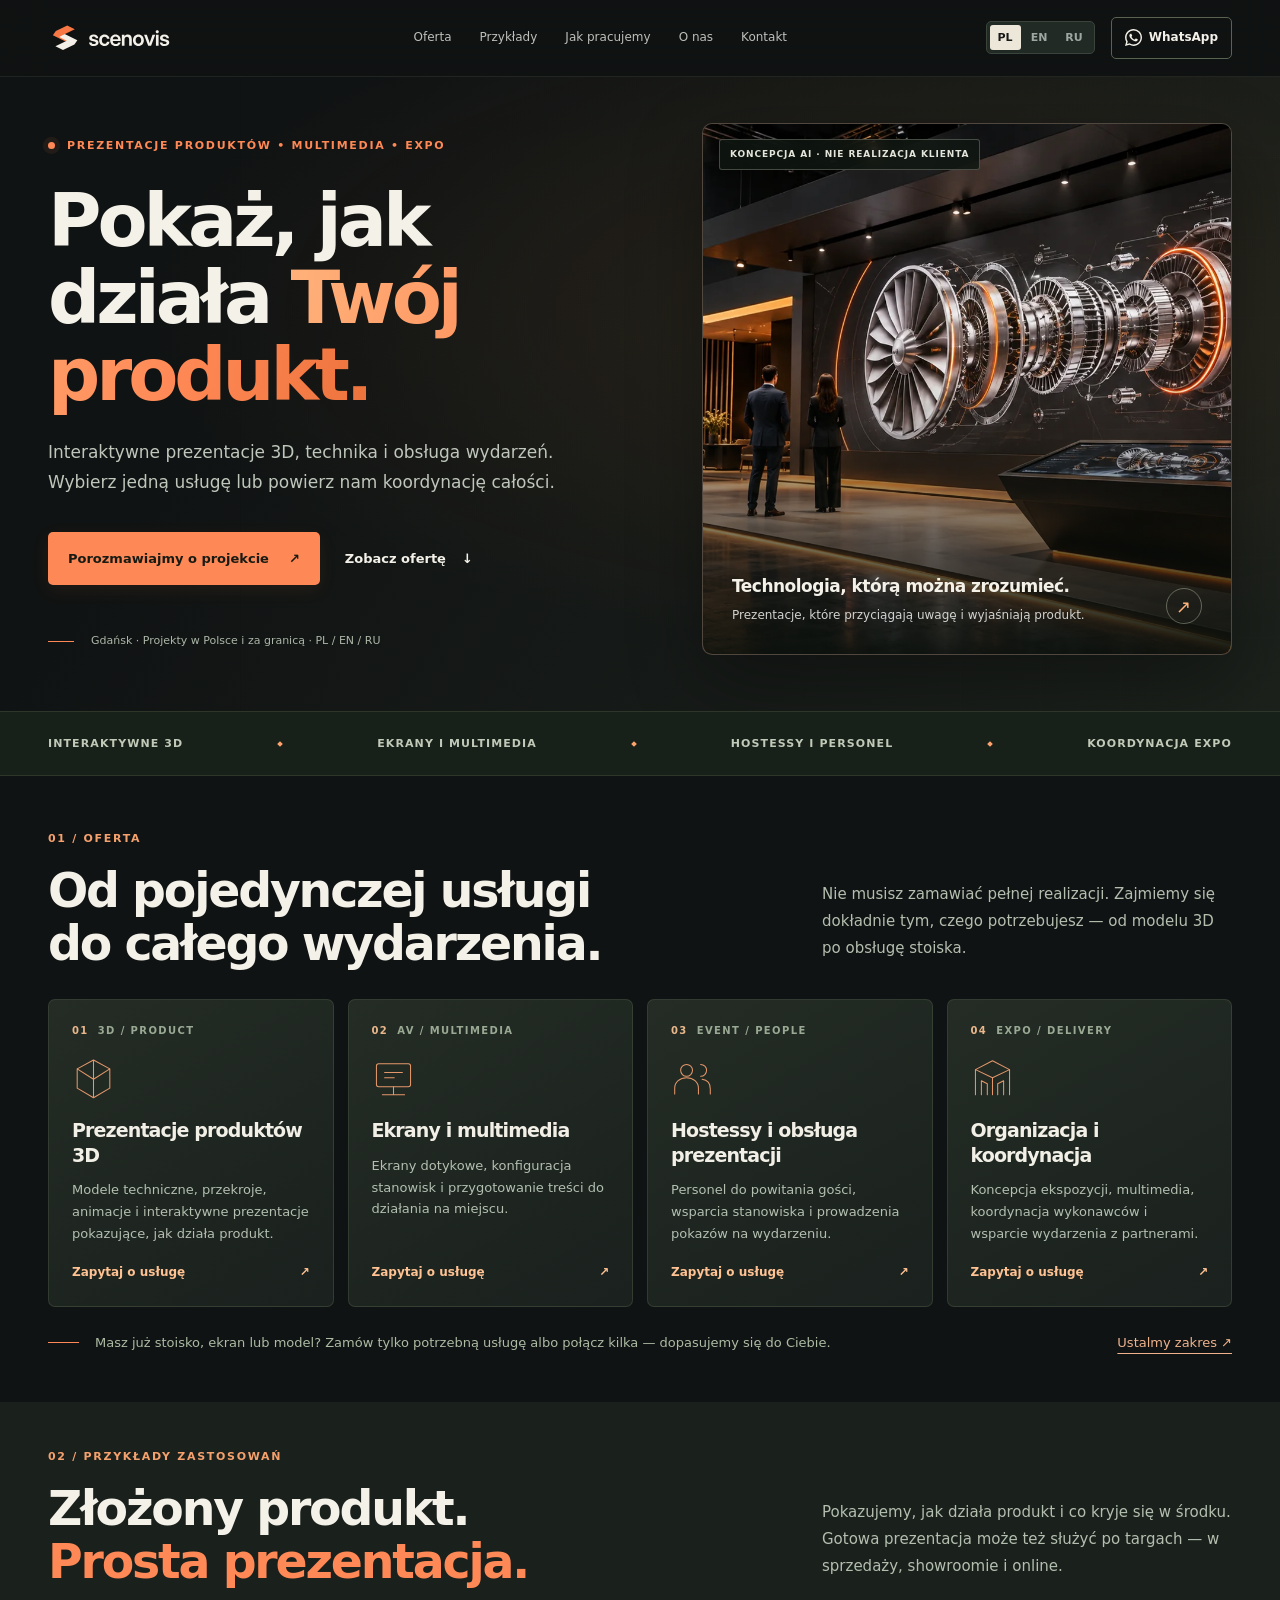
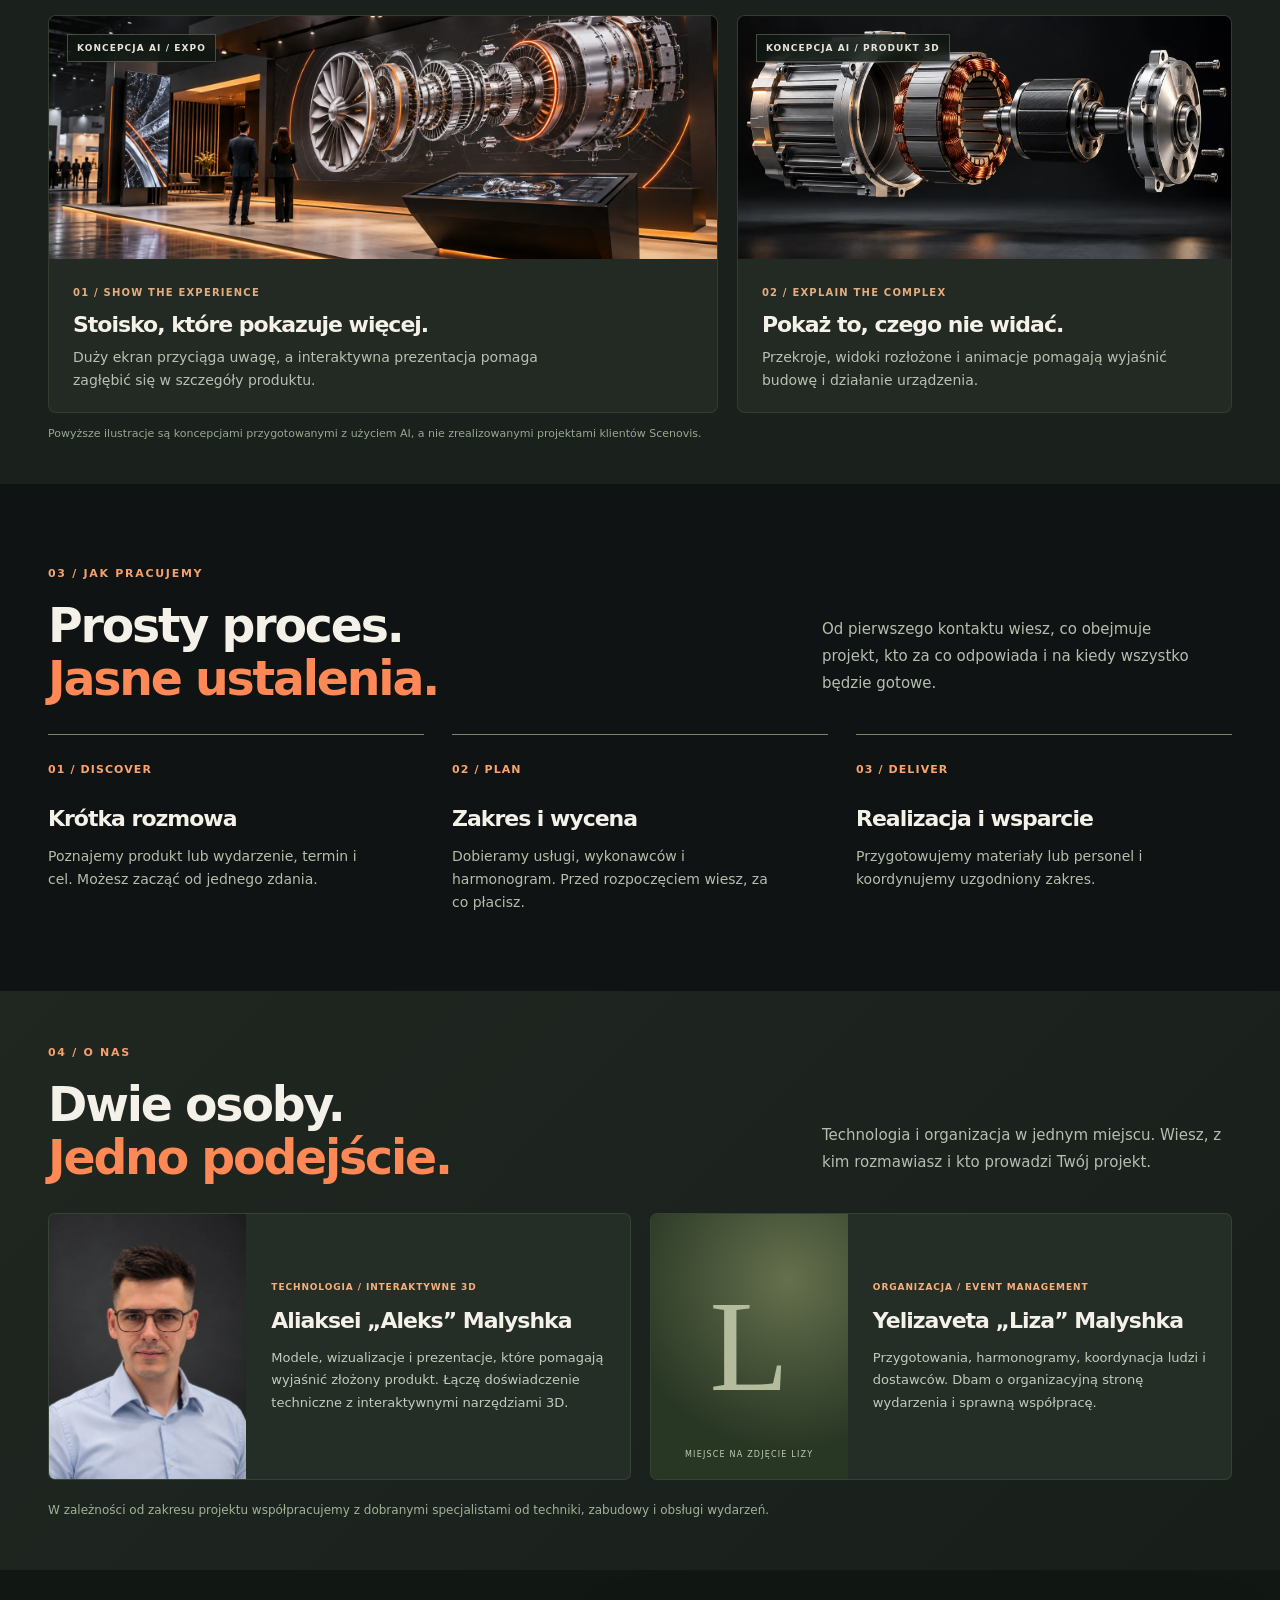
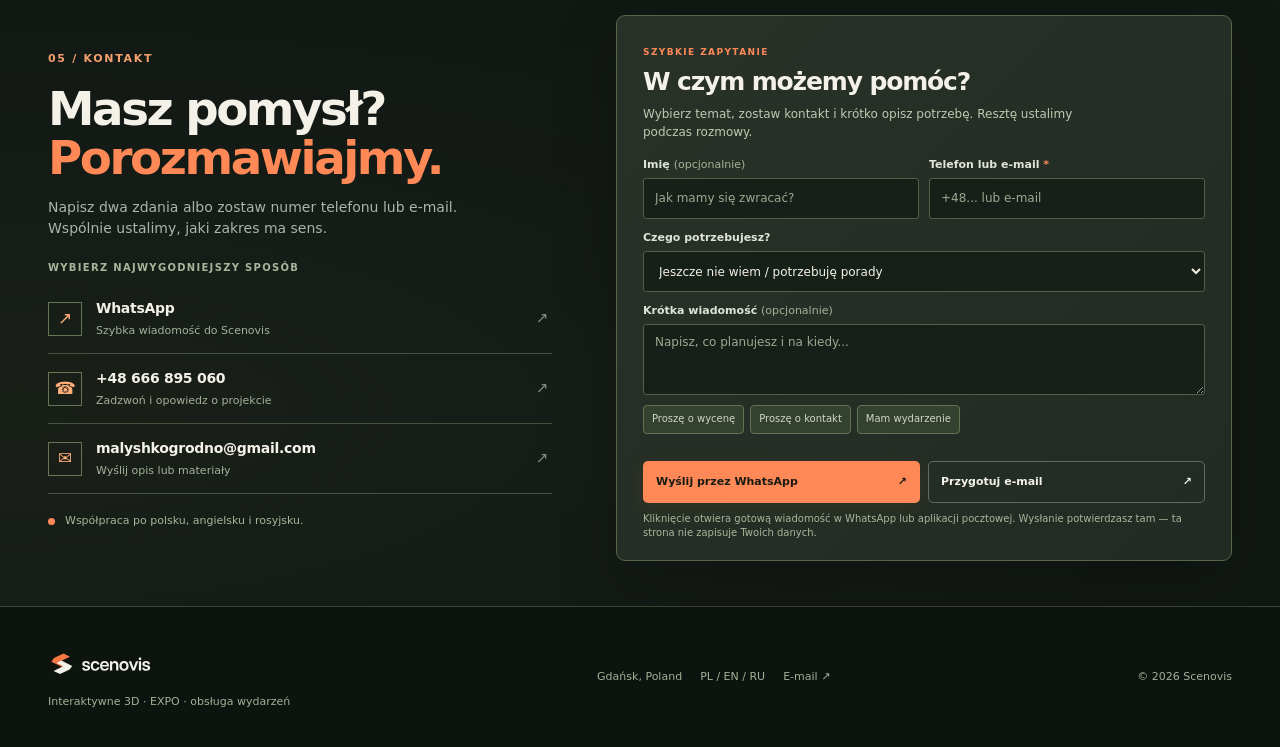
==== index.html @ 8fe633e1 "Nowa strona Scenovis" ====
<!DOCTYPE html>

<html lang="pl">
<head>
<meta charset="utf-8"/>
<meta content="width=device-width, initial-scale=1" name="viewport"/>
<title>Scenovis — prezentacje 3D, multimedia i obsługa targów</title>
<meta content="Interaktywne prezentacje produktów 3D, ekrany, personel targowy i koordynacja wydarzeń. Jedna usługa albo cała realizacja — Scenovis, Gdańsk." name="description"/>
<meta content="#111315" name="theme-color"/>
<meta content="Scenovis — prezentacje produktów, 3D i EXPO" property="og:title"/>
<meta content="Twój produkt w centrum uwagi. Interaktywne 3D, multimedia i elastyczna obsługa wydarzeń." property="og:description"/>
<link href="assets/approved-ade0418e3349.svg" rel="icon" type="image/svg+xml"/>
<link rel="stylesheet" href="site.css">
<script src="site.js" defer></script>
</head>
<body>
<a class="skip" data-i18n="skip" href="#main">Przejdź do treści</a>
<header class="site-header" id="top">
<div class="wrap header-inner">
<a aria-label="Scenovis — strona główna" class="brand" href="#top"><img alt="scenovis" height="54" src="assets/approved-606f74b408c8.svg" width="184"/></a>
<nav aria-label="Main navigation" class="nav" id="nav">
<a data-i18n="navServices" href="#services">Oferta</a>
<a data-i18n="navExamples" href="#examples">Przykłady</a>
<a data-i18n="navApproach" href="#approach">Jak pracujemy</a>
<a data-i18n="navAbout" href="#about">O nas</a>
<a data-i18n="navContact" href="#contact">Kontakt</a>
</nav>
<div class="header-actions">
<div aria-label="Language / Język / Язык" class="lang-control" role="group">
<button aria-pressed="true" data-lang="pl" type="button">PL</button>
<button aria-pressed="false" data-lang="en" type="button">EN</button>
<button aria-pressed="false" data-lang="ru" type="button">RU</button>
</div>
<a aria-label="WhatsApp" class="head-wa" href="https://wa.me/48666895060" id="whatsapp-header" rel="noopener noreferrer" target="_blank"><svg aria-hidden="true" height="17" viewBox="0 0 24 24" width="17"><path d="M20.52 3.47A11.85 11.85 0 0 0 12.02 0C5.44 0 .08 5.35.08 11.94c0 2.1.55 4.17 1.61 5.99L0 24l6.23-1.63a11.88 11.88 0 0 0 5.78 1.47h.01c6.57 0 11.94-5.36 11.94-11.94 0-3.19-1.24-6.19-3.44-8.43Zm-8.5 18.36a9.86 9.86 0 0 1-5.02-1.38l-.36-.21-3.73.98.99-3.64-.24-.38a9.91 9.91 0 0 1-1.52-5.26A9.9 9.9 0 0 1 12.03 2a9.83 9.83 0 0 1 7.03 2.92 9.89 9.89 0 0 1 2.9 7.02c0 5.46-4.46 9.9-9.94 9.9Zm5.43-7.4c-.3-.15-1.76-.87-2.03-.97-.27-.1-.46-.15-.65.15-.19.3-.75.97-.92 1.17-.17.19-.34.22-.64.07-.3-.15-1.25-.46-2.38-1.47-.88-.78-1.47-1.75-1.65-2.05-.17-.3-.02-.46.14-.61.14-.14.3-.34.45-.51.15-.17.2-.3.3-.5.1-.19.05-.37-.02-.52-.07-.15-.65-1.58-.89-2.16-.23-.57-.47-.49-.65-.5h-.55c-.19 0-.5.07-.77.37-.26.3-1.01.99-1.01 2.43 0 1.43 1.04 2.82 1.19 3.02.15.2 2.05 3.13 4.97 4.39.7.3 1.24.48 1.66.61.7.23 1.33.19 1.83.12.56-.08 1.76-.72 2.01-1.42.25-.7.25-1.3.17-1.43-.07-.13-.27-.21-.57-.36Z" fill="currentColor"></path></svg><span>WhatsApp</span></a>
<button aria-controls="nav" aria-expanded="false" aria-label="Menu" class="menu-toggle" id="menu-toggle" type="button"><span></span><span></span></button>
</div>
</div>
<div aria-hidden="true" class="scroll-progress" id="scroll-progress"><span></span></div>
</header>
<main id="main">
<section aria-labelledby="hero-title" class="hero">
<div class="wrap hero-layout">
<div class="hero-copy">
<div class="eyebrow"><span class="dot"></span><span data-i18n="heroEyebrow">PREZENTACJE PRODUKTÓW • MULTIMEDIA • EXPO</span></div>
<h1 data-i18n-html="heroTitle" id="hero-title">Pokaż, jak działa <em>Twój produkt.</em></h1>
<p class="hero-lead" data-i18n="heroText">Interaktywne prezentacje 3D, technika i obsługa wydarzeń. Wybierz jedną usługę lub powierz nam koordynację całości.</p>
<div class="hero-cta">
<a class="button button-main" href="#contact"><span data-i18n="ctaTalk">Porozmawiajmy o projekcie</span><span aria-hidden="true">↗</span></a>
<a class="text-link" href="#services"><span data-i18n="ctaExplore">Zobacz ofertę</span><span aria-hidden="true">↓</span></a>
</div>
<div class="hero-bottom"><span class="tiny-rule"></span><span data-i18n="heroFooter">Gdańsk · Projekty w Polsce i za granicą · PL / EN / RU</span></div>
</div>
<div class="hero-art">
<img alt="Wizualizacja koncepcji stoiska targowego z turbiną i ekranem" fetchpriority="high" height="941" src="assets/approved-d593d47fd46e.webp" width="1672"/>
<div class="art-bottom">
<div><b data-i18n="artTitle">Technologia, którą można zrozumieć.</b><span data-i18n="artText">Prezentacje, które przyciągają uwagę i wyjaśniają produkt.</span></div>
<span aria-hidden="true" class="art-arrow">↗</span>
</div>
<span class="concept-label" data-i18n="conceptLabel">KONCEPCJA AI · NIE REALIZACJA KLIENTA</span>
</div>
</div>
</section>
<div aria-label="Main services" class="service-rail"><div class="wrap rail-inner">
<span data-i18n="rail1">INTERAKTYWNE 3D</span><i></i><span data-i18n="rail2">EKRANY I MULTIMEDIA</span><i></i><span data-i18n="rail3">HOSTESSY I PERSONEL</span><i></i><span data-i18n="rail4">KOORDYNACJA EXPO</span>
</div></div>
<section class="section" id="services">
<div class="wrap">
<div class="section-heading"><div><span class="section-index">01 / <span data-i18n="servicesIndex">OFERTA</span></span><h2 data-i18n-html="servicesTitle">Od pojedynczej usługi <br/>do całego wydarzenia.</h2></div><p data-i18n="servicesLead">Nie musisz zamawiać pełnej realizacji. Zajmiemy się dokładnie tym, czego potrzebujesz — od modelu 3D po obsługę stoiska.</p></div>
<div class="services-grid">
<article class="service-card"><div class="service-num">01 <span>3D / PRODUCT</span></div><svg aria-hidden="true" class="service-icon" viewBox="0 0 58 58"><path d="M29 4 51 16v26L29 55 7 42V16L29 4Zm0 0v26m0 25V30M7 16l22 14 22-14"></path></svg><h3 data-i18n="service1Title">Prezentacje produktów 3D</h3><p data-i18n="service1Desc">Modele techniczne, przekroje, animacje i interaktywne prezentacje pokazujące, jak działa produkt.</p><button class="service-link" data-service="3d" type="button"><span data-i18n="serviceAction">Zapytaj o usługę</span> ↗</button></article>
<article class="service-card"><div class="service-num">02 <span>AV / MULTIMEDIA</span></div><svg aria-hidden="true" class="service-icon" viewBox="0 0 58 58"><rect height="31" rx="3" width="46" x="6" y="9"></rect><path d="M29 40v11m-15 0h30M17 21h24M17 28h13"></path></svg><h3 data-i18n="service2Title">Ekrany i multimedia</h3><p data-i18n="service2Desc">Ekrany dotykowe, konfiguracja stanowisk i przygotowanie treści do działania na miejscu.</p><button class="service-link" data-service="av" type="button"><span data-i18n="serviceAction">Zapytaj o usługę</span> ↗</button></article>
<article class="service-card"><div class="service-num">03 <span>EVENT / PEOPLE</span></div><svg aria-hidden="true" class="service-icon" viewBox="0 0 58 58"><circle cx="21" cy="18" r="8"></circle><path d="M5 50V42c0-8 7-14 16-14s16 6 16 14v8M40 10a8 8 0 0 1 0 16M42 30c7 1 11 5 11 13v7"></path></svg><h3 data-i18n="service3Title">Hostessy i obsługa prezentacji</h3><p data-i18n="service3Desc">Personel do powitania gości, wsparcia stanowiska i prowadzenia pokazów na wydarzeniu.</p><button class="service-link" data-service="people" type="button"><span data-i18n="serviceAction">Zapytaj o usługę</span> ↗</button></article>
<article class="service-card"><div class="service-num">04 <span>EXPO / DELIVERY</span></div><svg aria-hidden="true" class="service-icon" viewBox="0 0 58 58"><path d="M6 51V17l23-12 23 12v34M6 17l23 11 23-11M29 28v23M14 51V32l8 4v15m14 0V36l8-4v19"></path></svg><h3 data-i18n="service4Title">Organizacja i koordynacja</h3><p data-i18n="service4Desc">Koncepcja ekspozycji, multimedia, koordynacja wykonawców i wsparcie wydarzenia z partnerami.</p><button class="service-link" data-service="expo" type="button"><span data-i18n="serviceAction">Zapytaj o usługę</span> ↗</button></article>
</div>
<div class="service-foot"><span class="orange-line"></span><p data-i18n="servicesFoot">Masz już stoisko, ekran lub model? Zamów tylko potrzebną usługę albo połącz kilka — dopasujemy się do Ciebie.</p><a data-i18n="servicesFootAction" href="#contact">Ustalmy zakres ↗</a></div>
</div>
</section>
<section class="section section-alt" id="examples">
<div class="wrap"><div class="section-heading"><div><span class="section-index">02 / <span data-i18n="examplesIndex">PRZYKŁADY ZASTOSOWAŃ</span></span><h2 data-i18n-html="examplesTitle">Złożony produkt.<br/><em>Prosta prezentacja.</em></h2></div><p data-i18n="examplesLead">Pokazujemy, jak działa produkt i co kryje się w środku. Gotowa prezentacja może też służyć po targach — w sprzedaży, showroomie i online.</p></div>
<div class="cases-grid">
<article class="case-card case-large"><div class="case-media"><img alt="Wizualizacja koncepcyjna stoiska z interaktywną turbiną" height="941" loading="eager" src="assets/approved-d593d47fd46e.webp" width="1672"/><span class="case-tag" data-i18n="caseTag1">KONCEPCJA AI / EXPO</span></div><div class="case-body"><span class="case-number">01 / SHOW THE EXPERIENCE</span><h3 data-i18n="case1Title">Stoisko, które pokazuje więcej.</h3><p data-i18n="case1Desc">Duży ekran przyciąga uwagę, a interaktywna prezentacja pomaga zagłębić się w szczegóły produktu.</p></div></article>
<article class="case-card"><div class="case-media"><img alt="Wizualizacja koncepcyjna rozłożonego silnika elektrycznego" height="1024" loading="eager" src="assets/approved-3597bdbe1510.webp" width="1536"/><span class="case-tag" data-i18n="caseTag2">KONCEPCJA AI / PRODUKT 3D</span></div><div class="case-body"><span class="case-number">02 / EXPLAIN THE COMPLEX</span><h3 data-i18n="case2Title">Pokaż to, czego nie widać.</h3><p data-i18n="case2Desc">Przekroje, widoki rozłożone i animacje pomagają wyjaśnić budowę i działanie urządzenia.</p></div></article>
</div>
<p class="fineprint" data-i18n="conceptDisclaimer">Powyższe ilustracje są koncepcjami przygotowanymi z użyciem AI, a nie zrealizowanymi projektami klientów Scenovis.</p>
</div>
</section>
<section class="section" id="approach"><div class="wrap"><div class="section-heading"><div><span class="section-index">03 / <span data-i18n="stepsIndex">JAK PRACUJEMY</span></span><h2 data-i18n-html="stepsTitle">Prosty proces.<br/><em>Jasne ustalenia.</em></h2></div><p data-i18n="stepsLead">Od pierwszego kontaktu wiesz, co obejmuje projekt, kto za co odpowiada i na kiedy wszystko będzie gotowe.</p></div><div class="steps-grid"><div class="step"><span>01 / DISCOVER</span><h3 data-i18n="step1Title">Krótka rozmowa</h3><p data-i18n="step1Desc">Poznajemy produkt lub wydarzenie, termin i cel. Możesz zacząć od jednego zdania.</p></div><div class="step"><span>02 / PLAN</span><h3 data-i18n="step2Title">Zakres i wycena</h3><p data-i18n="step2Desc">Dobieramy usługi, wykonawców i harmonogram. Przed rozpoczęciem wiesz, za co płacisz.</p></div><div class="step"><span>03 / DELIVER</span><h3 data-i18n="step3Title">Realizacja i wsparcie</h3><p data-i18n="step3Desc">Przygotowujemy materiały lub personel i koordynujemy uzgodniony zakres.</p></div></div></div></section>
<section class="section section-alt about-section" id="about"><div class="wrap"><div class="section-heading"><div><span class="section-index">04 / <span data-i18n="aboutIndex">O NAS</span></span><h2 data-i18n-html="aboutTitle">Dwie osoby.<br/><em>Jedno podejście.</em></h2></div><p data-i18n="aboutLead">Technologia i organizacja w jednym miejscu. Wiesz, z kim rozmawiasz i kto prowadzi Twój projekt.</p></div><div class="team-grid"><article class="team-member"><div class="team-photo"><img alt="Portret Aleksa Malyshki w okularach" height="1067" loading="lazy" src="assets/approved-497252eda6dc.webp" width="800"/></div><div class="team-info"><span data-i18n="aleksRole">TECHNOLOGIA / INTERAKTYWNE 3D</span><h3>Aliaksei „Aleks” Malyshka</h3><p data-i18n="aleksDesc">Modele, wizualizacje i prezentacje, które pomagają wyjaśnić złożony produkt. Łączę doświadczenie techniczne z interaktywnymi narzędziami 3D.</p></div></article><article class="team-member"><div class="team-photo team-placeholder"><span aria-hidden="true" class="team-monogram">L</span><span class="placeholder-label" data-i18n="lizaPhotoNote">MIEJSCE NA ZDJĘCIE LIZY</span></div><div class="team-info"><span data-i18n="lizaRole">ORGANIZACJA / EVENT MANAGEMENT</span><h3>Yelizaveta „Liza” Malyshka</h3><p data-i18n="lizaDesc">Przygotowania, harmonogramy, koordynacja ludzi i dostawców. Dbam o organizacyjną stronę wydarzenia i sprawną współpracę.</p></div></article></div><div class="about-note"><span data-i18n="teamNote">W zależności od zakresu projektu współpracujemy z dobranymi specjalistami od techniki, zabudowy i obsługi wydarzeń.</span></div></div></section>
<section class="section contact-section" id="contact"><div class="wrap"><div class="contact-grid"><div class="contact-left"><div class="contact-header"><span class="section-index">05 / <span data-i18n="contactIndex">KONTAKT</span></span><h2 data-i18n-html="contactTitle">Masz pomysł?<br/><em>Porozmawiajmy.</em></h2><p data-i18n="contactLead">Napisz dwa zdania albo zostaw numer telefonu lub e-mail. Wspólnie ustalimy, jaki zakres ma sens.</p></div><div class="direct-methods"><div class="direct-label" data-i18n="contactDirect">WYBIERZ NAJWYGODNIEJSZY SPOSÓB</div><a class="contact-method" href="https://wa.me/48666895060" id="wa-contact" rel="noopener noreferrer" target="_blank"><span class="method-icon">↗</span><span><strong>WhatsApp</strong><small data-i18n="waSub">Szybka wiadomość do Scenovis</small></span><span class="method-arrow">↗</span></a><a class="contact-method" href="tel:+48666895060"><span class="method-icon">☎</span><span><strong>+48 666 895 060</strong><small data-i18n="phoneSub">Zadzwoń i opowiedz o projekcie</small></span><span class="method-arrow">↗</span></a><a class="contact-method" href="mailto:malyshkogrodno@gmail.com"><span class="method-icon">✉</span><span><strong>malyshkogrodno@gmail.com</strong><small data-i18n="emailSub">Wyślij opis lub materiały</small></span><span class="method-arrow">↗</span></a><div class="contact-extra"><span class="status-dot"></span><span data-i18n="contactExtra">Współpraca po polsku, angielsku i rosyjsku.</span></div></div></div>
<div class="form-panel"><div class="form-heading"><div><span class="form-eyebrow" data-i18n="formEyebrow">SZYBKIE ZAPYTANIE</span><h3 data-i18n="formTitle">W czym możemy pomóc?</h3></div></div><p class="form-sub" data-i18n="formIntro">Wybierz temat, zostaw kontakt i krótko opisz potrzebę. Resztę ustalimy podczas rozmowy.</p>
<form id="inquiry" novalidate=""><div class="form-row"><div class="field"><label data-i18n-html="nameLabel" for="name">Imię <span class="optional">(opcjonalnie)</span></label><input autocomplete="name" data-placeholder="namePlaceholder" id="name" maxlength="100" name="name" placeholder="Jak mamy się zwracać?" type="text"/></div><div class="field"><label data-i18n-html="contactLabel" for="contact-value">Telefon lub e-mail <span class="required">*</span></label><input autocomplete="email" data-placeholder="contactPlaceholder" aria-describedby="form-error" id="contact-value" maxlength="140" name="contact" placeholder="+48... lub e-mail" required="" type="text"/></div></div><div class="field"><label data-i18n="serviceLabel" for="service">Czego potrzebujesz?</label><select id="service" name="service"><option data-i18n="optNotSure" value="not-sure">Jeszcze nie wiem / potrzebuję porady</option><option data-i18n="opt3d" value="3d">Prezentacja 3D produktu</option><option data-i18n="optAv" value="av">Ekran lub multimedia</option><option data-i18n="optPeople" value="people">Hostessy / obsługa prezentacji</option><option data-i18n="optExpo" value="expo">Koordynacja stoiska / wydarzenia</option><option data-i18n="optOther" value="other">Inny temat</option></select></div><div class="field"><label data-i18n-html="messageLabel" for="message">Krótka wiadomość <span class="optional">(opcjonalnie)</span></label><textarea data-placeholder="messagePlaceholder" id="message" maxlength="1500" name="message" placeholder="Napisz, co planujesz i na kiedy..." rows="3"></textarea></div><div aria-label="Gotowe wiadomości" class="chips" role="group"><button class="chip" data-chip="pricing" data-i18n="chipPricing" type="button">Proszę o wycenę</button><button class="chip" data-chip="call" data-i18n="chipCall" type="button">Proszę o kontakt</button><button class="chip" data-chip="event" data-i18n="chipEvent" type="button">Mam wydarzenie</button></div><span aria-live="polite" class="form-error" id="form-error" role="status"></span><div class="form-actions"><button class="button button-main" id="send-wa" type="button"><span data-i18n="sendWa">Wyślij przez WhatsApp</span><span>↗</span></button><button class="button button-outline" id="send-mail" type="button"><span data-i18n="sendEmail">Przygotuj e-mail</span><span>↗</span></button></div><p class="form-disclaimer" data-i18n="formDisclaimer">Kliknięcie otwiera gotową wiadomość w WhatsApp lub aplikacji pocztowej. Wysłanie potwierdzasz tam — ta strona nie zapisuje Twoich danych.</p></form>
</div></div></div></section>
</main>
<footer class="footer"><div class="wrap footer-inner"><div class="footer-brand"><img alt="Scenovis" height="42" src="assets/approved-606f74b408c8.svg" width="145"/><span data-i18n="footerText">Interaktywne 3D · EXPO · obsługa wydarzeń</span></div><div class="footer-links"><span>Gdańsk, Poland</span><span>PL / EN / RU</span><a href="mailto:malyshkogrodno@gmail.com">E-mail ↗</a></div><div class="copy">© <span id="year">2026</span> Scenovis</div></div></footer>
</body>
</html>
---- site.css ----
:root{--bg:#121415;--alt:#181b1c;--card:#202425;--ink:#f2f1ec;--muted:#adb2af;--muted2:#8a9290;--edge:#353b3b;--accent:#f77845;--line:rgba(255,255,255,.12);--max:1280px}*{box-sizing:border-box}html{scroll-behavior:smooth;scroll-padding-top:105px}body{margin:0;background:var(--bg);color:var(--ink);font:15px/1.64 Inter,ui-sans-serif,system-ui,-apple-system,"Segoe UI",Roboto,Arial,sans-serif;-webkit-font-smoothing:antialiased}a{color:inherit;text-decoration:none}img{max-width:100%}button,input,select,textarea{font:inherit}button{cursor:pointer}button,a,select,input,textarea{ -webkit-tap-highlight-color:transparent}button:focus-visible,a:focus-visible,input:focus-visible,textarea:focus-visible{outline:2px solid var(--accent);outline-offset:4px}::selection{background:#f7784560;color:#fff}.wrap{width:min(var(--max),calc(100% - 96px));margin:0 auto}.skip{position:absolute;top:-100px;left:16px;z-index:101;background:var(--accent);padding:12px}.skip:focus{top:12px}h1,h2,h3,p{margin:0}h1,h2,h3{letter-spacing:-.046em;font-weight:580}h1{font-size:clamp(54px,5.7vw,91px);line-height:1.055;max-width:720px}h1 em,h2 em{font-weight:580;font-style:normal;color:var(--accent)}h2{font-size:clamp(38px,4.5vw,66px);line-height:1.12}h3{font-size:22px;line-height:1.28}.site-header{position:sticky;top:0;z-index:80;background:rgba(18,20,21,.91);backdrop-filter:blur(18px);border-bottom:1px solid #ffffff14}.header-inner{height:85px;display:flex;align-items:center;justify-content:space-between;gap:24px}.brand{line-height:0;flex:none;display:block;margin-left:-5px}.brand img{display:block;width:172px;height:auto}.nav{display:flex;gap:28px;align-items:center}.nav a{font-size:12px;color:#bcbfba;transition:color .2s;white-space:nowrap}.nav a:hover,.nav a.current{color:#fff}.nav a.current::after{content:"";display:block;position:relative;top:12px;height:2px;background:var(--accent)}.header-actions{display:flex;gap:16px;align-items:center}.lang-control{display:flex;background:#282d2d;border:1px solid #383e3e;border-radius:5px;padding:3px;gap:2px}.lang-control button{border:0;background:none;color:#9fa7a3;font-size:11px;padding:7px 8px;border-radius:3px;font-weight:700;line-height:1}.lang-control button[aria-pressed=true]{background:#d4d0c9;color:#171818}.head-wa{border:1px solid #6b625a;border-radius:5px;font-size:12px;font-weight:640;padding:10px 13px;display:flex;gap:7px;align-items:center;transition:background .2s,border-color .2s}.head-wa:hover{background:#ffffff0d;border-color:var(--accent)}.menu-toggle{display:none}.eyebrow,.section-index,.form-eyebrow,.direct-label{font-size:11px;font-weight:700;letter-spacing:.155em;text-transform:uppercase;color:var(--accent)}.dot,.status-dot{width:7px;height:7px;background:var(--accent);border-radius:50%;display:inline-block;flex:none}.hero{padding:58px 0 76px}.hero-layout{display:grid;grid-template-columns:minmax(0,1.07fr) minmax(0,.93fr);gap:50px;align-items:stretch;min-height:570px}.hero-copy{display:flex;flex-direction:column;justify-content:center;padding:14px 0 5px}.hero .eyebrow{display:flex;gap:12px;align-items:center;margin-bottom:36px}.hero h1{margin-bottom:25px}.hero-lead{color:#c0c3c0;font-size:17px;line-height:1.73;max-width:520px}.hero-cta{margin-top:35px;display:flex;gap:25px;align-items:center;flex-wrap:wrap}.button{border:1px solid transparent;padding:15px 19px;min-height:53px;display:inline-flex;justify-content:space-between;align-items:center;gap:20px;border-radius:4px;font-weight:680;font-size:13px;line-height:1.2;transition:background .2s,transform .2s,color .2s}.button:hover{transform:translateY(-2px)}.button-main{color:#171819;background:var(--accent)}.button-main:hover{background:#ffa174}.button-outline{background:transparent;border-color:#636966;color:var(--ink)}.button-outline:hover{border-color:#f77845}.text-link{font-size:13px;font-weight:650;display:inline-flex;gap:16px;align-items:center;white-space:nowrap}.text-link:hover{color:var(--accent)}.hero-bottom{display:flex;align-items:center;gap:17px;margin-top:auto;padding-top:47px;font-size:11px;color:#999f9a}.tiny-rule{width:26px;height:1px;background:var(--accent)}.hero-art{position:relative;overflow:hidden;min-height:580px;border:1px solid #44413d;border-radius:3px;background:#242729}.hero-art>img{width:100%;height:100%;object-fit:cover;object-position:49% center;position:absolute;inset:0;filter:saturate(.93)}.hero-art::after{content:"";position:absolute;inset:0;background:linear-gradient(180deg,rgba(15,18,20,.03) 50%,rgba(8,10,11,.95) 100%);pointer-events:none}.art-bottom{position:absolute;z-index:2;bottom:30px;left:29px;right:29px;display:flex;justify-content:space-between;gap:20px;align-items:end}.art-bottom b{font-size:17px;font-weight:600;letter-spacing:-.03em;display:block}.art-bottom span{font-size:12px;display:block;color:#d1d3d0;margin-top:5px;line-height:1.5}.art-bottom .art-arrow{display:flex;width:36px;height:36px;border:1px solid #aaa9a1a8;align-items:center;justify-content:center;flex:none;font-size:18px;margin:0}.concept-label{position:absolute;top:15px;left:16px;z-index:3;font-size:9px;text-transform:uppercase;font-weight:700;letter-spacing:.1em;border:1px solid #ffffff4d;border-radius:3px;background:#191b1bc7;padding:7px 10px;color:#dadad5}.service-rail{background:#1a1e1e;border-top:1px solid var(--line);border-bottom:1px solid var(--line)}.rail-inner{min-height:73px;display:flex;align-items:center;justify-content:space-between;gap:20px}.rail-inner span{font-size:11px;color:#bdc2bc;letter-spacing:.1em;font-weight:640;white-space:nowrap}.rail-inner i{width:4px;height:4px;background:#8e6b55;transform:rotate(45deg);flex:none}.section{padding:125px 0}.section-alt{background:var(--alt)}.section-heading{display:grid;grid-template-columns:1.25fr .75fr;gap:60px;align-items:end;margin-bottom:52px}.section-index{display:inline-block;margin-bottom:24px}.section-heading>p{max-width:410px;margin:0 0 8px auto;color:#adb3af;line-height:1.8;font-size:15px}.services-grid{display:grid;grid-template-columns:repeat(4,minmax(0,1fr));gap:12px}.service-card{min-height:342px;background:#1e2222;border:1px solid #343a39;padding:25px 25px 23px;display:flex;flex-direction:column;transition:background .2s,border .2s,transform .2s;position:relative}.service-card:hover{background:#262a29;border-color:#746350;transform:translateY(-3px)}.service-num{color:#e3a072;font-size:10px;letter-spacing:.14em;font-weight:750;display:flex;gap:9px;align-items:center}.service-num span{color:#777e7a;font-weight:600}.service-icon{width:49px;height:49px;margin:30px 0 28px;fill:none;stroke:var(--accent);stroke-width:1.4;stroke-linejoin:round;stroke-linecap:round;opacity:.88}.service-card h3{font-size:19px;margin-bottom:12px}.service-card p{color:#acb1ac;font-size:13px;line-height:1.68}.service-link{margin:auto 0 0;padding:26px 0 0;background:none;border:0;color:#f2b48e;display:flex;align-items:center;justify-content:space-between;text-align:left;font-size:12px;font-weight:650;transition:color .2s}.service-link:hover{color:#fff}.service-foot{display:flex;align-items:center;gap:16px;margin-top:30px}.orange-line{height:1px;width:31px;background:var(--accent);flex:none}.service-foot p{flex:1;color:#adb4ae;font-size:13px}.service-foot a{font-size:13px;color:#eeb28c;text-decoration:underline;text-underline-offset:6px;white-space:nowrap}.cases-grid{display:grid;grid-template-columns:1.15fr .85fr;gap:19px}.case-card{border:1px solid var(--edge);background:#202423;min-width:0}.case-media{position:relative;aspect-ratio:1.65;overflow:hidden;background:#1b1d1e}.case-large .case-media{aspect-ratio:1.65}.case-media img{width:100%;height:100%;object-fit:cover;display:block;transition:transform .5s}.case-card:hover .case-media img{transform:scale(1.04)}.case-tag{position:absolute;top:18px;left:18px;padding:6px 9px;background:#171919d9;color:#e2dfd8;border:1px solid #ffffff45;font-size:9px;font-weight:700;letter-spacing:.12em}.case-body{padding:28px 28px 33px}.case-number{font-size:10px;color:#e39c76;letter-spacing:.12em;font-weight:720}.case-body h3{margin:12px 0;color:#f4f1e9}.case-body p{max-width:490px;color:#aeb5b0;font-size:14px}.fineprint{font-size:11px;color:#8e9893;margin-top:24px}.scope-section{border-bottom:1px solid var(--line)}.scope-layout{display:grid;grid-template-columns:1fr 1fr;gap:105px;align-items:center}.scope-layout h2{margin-bottom:23px}.scope-layout p{max-width:440px;color:#b0b7b0;line-height:1.84}.text-link.prominent{color:#f2ae81;margin-top:28px}.scope-options{border-top:1px solid #4d5250}.scope-option{display:grid;grid-template-columns:34px 1fr 24px;gap:18px;align-items:start;border-bottom:1px solid #4d5250;padding:25px 0}.scope-option>span:first-child{color:var(--accent);font-weight:720;font-size:12px}.scope-option>span:last-child{color:#989f9a}.scope-option h3{font-size:19px;margin:-2px 0 5px}.scope-option p{font-size:13px;line-height:1.6;color:#a3aba5}.reuse-section{background:#24221f;padding:83px 0;border-top:1px solid #3e3831;border-bottom:1px solid #3e3831}.reuse-layout{display:grid;grid-template-columns:1.15fr .85fr;gap:100px;align-items:end}.reuse-layout p{color:#c4c3bf;line-height:1.8;margin:0 0 25px}.reuse-tags{display:flex;flex-wrap:wrap;gap:8px}.reuse-tags span{border:1px solid #827262;padding:8px 14px;border-radius:50px;letter-spacing:.09em;color:#d8c8b8;font-size:10px;font-weight:720}.steps-grid{display:grid;grid-template-columns:repeat(3,1fr);gap:28px}.step{border-top:1px solid #646765;padding-top:24px}.step>span{font-size:11px;letter-spacing:.1em;color:var(--accent);font-weight:700}.step h3{margin:42px 0 12px}.step p{color:#aeb6b0;max-width:330px;font-size:14px}.team-grid{display:grid;grid-template-columns:1fr 1fr;gap:19px}.team-member{display:grid;grid-template-columns:42% 58%;background:#222625;border:1px solid #383e3a;min-height:360px}.team-photo{min-height:360px;position:relative;overflow:hidden;background:#303533}.team-photo img{position:absolute;inset:0;width:100%;height:100%;object-fit:cover;object-position:50% 32%;filter:saturate(.78)}.team-placeholder{display:flex;align-items:center;justify-content:center;background:radial-gradient(circle at 70% 30%,#48423a,#24292a 65%)}.team-monogram{font-size:130px;font-weight:200;font-family:Georgia,serif;color:#898278}.placeholder-label{position:absolute;bottom:18px;left:14px;right:14px;text-align:center;font-size:9px;letter-spacing:.15em;color:#c0b7ac}.team-info{padding:36px 27px;display:flex;flex-direction:column;justify-content:center}.team-info>span{font-size:10px;color:var(--accent);letter-spacing:.1em;font-weight:700}.team-info h3{font-size:25px;margin:20px 0}.team-info p{font-size:13px;line-height:1.8;color:#b6bdb7}.about-note{margin-top:21px;color:#9fa6a0;font-size:12px}.contact-section{background:#151819}.contact-header{max-width:850px;margin-bottom:49px}.contact-header h2{margin-bottom:18px}.contact-header p{color:#abb3ad;font-size:15px;max-width:520px}.contact-grid{display:grid;grid-template-columns:.86fr 1.14fr;gap:65px;align-items:start}.direct-label{color:#8c9691;margin-bottom:19px}.direct-methods{padding-top:8px}.contact-method{display:grid;grid-template-columns:40px 1fr 20px;align-items:center;gap:17px;border-bottom:1px solid #383e3c;padding:22px 0;transition:color .2s}.contact-method:hover{color:var(--accent)}.method-icon{border:1px solid #515a54;width:37px;height:37px;display:grid;place-items:center;color:var(--accent);font-size:17px}.contact-method strong{display:block;font-size:16px;font-weight:630;letter-spacing:-.02em;overflow-wrap:anywhere}.contact-method small{display:block;font-size:12px;color:#919b94;margin-top:3px}.method-arrow{color:#848d88}.contact-extra{display:flex;align-items:center;gap:10px;font-size:12px;color:#949e96;margin-top:32px}.form-panel{border:1px solid #444b45;background:#212625;padding:37px 40px 35px}.form-heading{display:flex;justify-content:space-between;align-items:start}.form-heading h3{font-size:30px;margin:10px 0 0}.form-eyebrow{font-size:10px}.time-mark{color:#717b74;font-size:11px}.form-sub{font-size:13px;color:#a4afa6;margin:12px 0 27px;max-width:500px}.form-row{display:grid;grid-template-columns:1fr 1fr;gap:14px}.field{margin-bottom:17px}.field label{display:block;font-size:12px;font-weight:630;color:#d8dad6;margin-bottom:7px}.optional{font-weight:450;color:#8b948b}.required{color:var(--accent)}.field input,.field textarea,.field select{display:block;width:100%;background:#181c1c;border:1px solid #4b5450;border-radius:3px;outline:0;color:#f3eee8;padding:12px 13px;font-size:13px;min-height:48px}.field textarea{resize:vertical;min-height:99px;line-height:1.6}.field input::placeholder,.field textarea::placeholder{color:#79817a}.field input:focus,.field textarea:focus,.field select:focus{border-color:#ee9d67}.field input.invalid{border-color:#f77845}.chips{display:flex;gap:7px;flex-wrap:wrap}.chip{border:1px solid #58615a;background:#303734;border-radius:4px;padding:7px 10px;color:#bec8bf;font-size:11px;transition:.2s}.chip:hover{border-color:var(--accent);color:#fff}.form-actions{display:grid;grid-template-columns:1fr 1fr;gap:9px;margin-top:12px}.form-actions .button{font-size:12px;padding:13px 14px;min-height:50px}.form-error{display:block;min-height:18px;color:#f89c75;font-size:11px;margin-top:6px}.form-disclaimer{color:#86918a;font-size:11px;line-height:1.6;margin-top:20px}.footer{background:#101213;border-top:1px solid #303433;padding:36px 0}.footer-inner{display:flex;align-items:center;justify-content:space-between;gap:25px}.footer-brand{display:flex;flex-direction:column;gap:8px}.footer-brand img{display:block;width:146px;height:auto;margin-left:-5px}.footer-brand span,.footer-links,.copy{font-size:11px;color:#8a948d}.footer-links{display:flex;align-items:center;gap:18px}.footer-links a:hover{color:var(--accent)}
@media(max-width:1180px){.wrap{width:min(var(--max),calc(100% - 64px))}.nav{gap:18px}.header-inner{gap:12px}.brand img{width:156px}.hero-layout{gap:28px}.hero-art{min-height:530px}.services-grid{grid-template-columns:repeat(2,1fr)}.service-card{min-height:275px}.service-icon{margin:22px 0}.scope-layout{gap:55px}.team-member{grid-template-columns:1fr}.team-photo{min-height:260px;height:260px}.team-info{min-height:200px}.contact-grid{gap:40px}}
@media(max-width:900px){.nav{position:absolute;top:100%;left:0;right:0;display:none;flex-direction:column;gap:0;background:#191d1de8;backdrop-filter:blur(20px);border-bottom:1px solid #3d4440;padding:8px 32px 18px}.nav.open{display:flex}.nav a{display:block;width:100%;padding:13px 0;font-size:14px}.nav a.current::after{display:none}.menu-toggle{display:flex;width:39px;height:39px;background:#252a28;border:1px solid #464e47;flex-direction:column;align-items:center;justify-content:center;gap:6px;border-radius:3px;padding:0}.menu-toggle span{height:1.5px;width:18px;background:#eee6da;transition:transform .2s}.menu-toggle[aria-expanded=true] span:first-child{transform:translateY(3.8px) rotate(45deg)}.menu-toggle[aria-expanded=true] span:last-child{transform:translateY(-3.8px) rotate(-45deg)}.hero{padding:35px 0 65px}.hero-layout{grid-template-columns:1fr;gap:38px;min-height:0}.hero-copy{padding:35px 0 0}.hero h1{max-width:790px}.hero-art{min-height:420px}.hero-bottom{padding-top:28px}.rail-inner{min-height:65px}.rail-inner span{font-size:9px}.section{padding:90px 0}.section-heading{gap:30px}.cases-grid{grid-template-columns:1fr 1fr}.case-media,.case-large .case-media{aspect-ratio:1.3}.team-grid{grid-template-columns:1fr 1fr}.team-member{grid-template-columns:1fr}.contact-grid{grid-template-columns:1fr;gap:32px}.direct-methods{display:grid;grid-template-columns:repeat(3,1fr);gap:13px}.direct-label,.contact-extra{grid-column:1/-1}.contact-method{display:flex;flex-direction:column;align-items:flex-start;border:1px solid #343d36;padding:17px;gap:11px;min-width:0}.contact-method strong{font-size:14px}.method-arrow{display:none}.contact-extra{margin-top:3px}.form-panel{max-width:760px}}
@media(max-width:650px){html{scroll-padding-top:80px}.wrap{width:calc(100% - 36px)}.header-inner{height:70px}.brand img{width:135px}.header-actions{gap:8px}.lang-control button{padding:7px 6px;font-size:10px}.head-wa{padding:10px}.head-wa span{display:none}.hero{padding:28px 0 56px}.hero-copy{padding:20px 0 0}.hero .eyebrow{margin-bottom:25px}.eyebrow{font-size:9px;letter-spacing:.1em}h1{font-size:clamp(46px,11vw,70px)}h2{font-size:clamp(36px,8vw,46px)}.hero-lead{font-size:15px}.hero-cta{margin-top:27px;gap:17px}.button{padding:14px}.hero-art{min-height:0;height:320px}.art-bottom{left:17px;right:17px;bottom:18px}.art-bottom b{font-size:15px}.art-bottom span{font-size:11px}.art-bottom .art-arrow{width:29px;height:29px}.concept-label{left:10px;top:10px;font-size:8px}.service-rail{overflow:hidden}.rail-inner{display:grid;grid-template-columns:1fr 1fr;gap:11px 17px;padding:15px 0}.rail-inner i{display:none}.rail-inner span{font-size:9px;white-space:normal}.section{padding:76px 0}.section-heading{grid-template-columns:1fr;gap:13px;margin-bottom:33px}.section-heading>p{margin:0;max-width:100%}.section-index{margin-bottom:17px;font-size:10px}.services-grid{grid-template-columns:1fr;gap:9px}.service-card{min-height:235px;padding:24px}.service-icon{position:absolute;right:24px;top:44px;width:37px;height:37px;opacity:.75;margin:0}.service-num{margin-bottom:45px}.service-card h3{max-width:85%}.service-card p{max-width:95%}.service-link{padding-top:22px}.service-foot{align-items:flex-start;flex-wrap:wrap}.service-foot p{flex-basis:calc(100% - 51px)}.service-foot a{margin-left:48px}.cases-grid{grid-template-columns:1fr;gap:12px}.case-media,.case-large .case-media{aspect-ratio:1.47}.case-body{padding:23px}.scope-layout{grid-template-columns:1fr;gap:35px}.reuse-layout{grid-template-columns:1fr;gap:25px}.reuse-section{padding:64px 0}.steps-grid{grid-template-columns:1fr;gap:25px}.step h3{margin:25px 0 7px}.team-grid{grid-template-columns:1fr;gap:12px}.team-member{grid-template-columns:39% 61%;min-height:240px}.team-photo{min-height:240px;height:100%}.team-info{padding:23px 20px;min-height:240px}.team-info h3{font-size:20px;margin:12px 0}.team-info p{font-size:12px;line-height:1.6}.team-monogram{font-size:100px}.placeholder-label{font-size:8px}.contact-header{margin-bottom:24px}.direct-methods{display:block}.direct-label{margin-bottom:5px}.contact-method{display:grid;grid-template-columns:38px 1fr 15px;border-width:0 0 1px;align-items:center;padding:15px 0}.method-arrow{display:block}.contact-extra{margin-top:18px}.form-panel{padding:26px 20px}.form-heading h3{font-size:27px}.form-row,.form-actions{grid-template-columns:1fr}.footer-inner{flex-direction:column;align-items:flex-start}.footer-links{gap:15px;flex-wrap:wrap}}
@media(prefers-reduced-motion:reduce){html{scroll-behavior:auto}*,*::before,*::after{animation-duration:.01ms!important;transition-duration:.01ms!important}}


/* v12: scroll ergonomics — compact panels, readable on-screen entry points */
html{scroll-padding-top:88px}
main section[id]{scroll-margin-top:86px}
.scroll-progress{position:absolute;left:0;right:0;bottom:-1px;height:2px;pointer-events:none;overflow:hidden}
.scroll-progress>span{display:block;height:100%;width:100%;background:var(--accent);transform:scaleX(0);transform-origin:left center;will-change:transform}
@media(min-width:1100px){
  .section{padding-block:clamp(68px,8vh,90px)}
  .section-heading{margin-bottom:34px;gap:46px}
  .section-index{margin-bottom:15px}
  h2{font-size:clamp(41px,4vw,56px)}
  .services-grid{gap:14px}
  .service-card{min-height:305px;padding:23px}
  .service-icon{margin:22px 0 18px}
  .service-foot{margin-top:25px}
  .case-media,.case-large .case-media{aspect-ratio:auto;height:clamp(250px,26vw,318px)}
  .case-media img{object-position:center}
  .case-body{padding:22px 25px 26px;min-height:168px}
  .case-body h3{margin:9px 0 8px}
  .fineprint{margin-top:14px}
  .scope-section{min-height:min(76svh,690px);display:flex;align-items:center}
  .reuse-section{padding-block:60px}
  .step h3{margin-top:24px}
  .team-member,.team-photo{min-height:322px}
  .team-info{padding:27px 25px}
  .team-info h3{font-size:23px;margin:13px 0}
  .contact-section{padding-top:75px;padding-bottom:86px}
  .contact-header{margin-bottom:32px}
  .contact-method{padding-block:16px}
  .form-panel{padding:28px 30px}
  .form-sub{margin:9px 0 18px}
  .field{margin-bottom:13px}
  .form-disclaimer{margin-top:12px}
}
@media(min-width:1100px) and (max-height:790px){
 .section{padding-block:52px}
 .section-heading{margin-bottom:24px}
 .case-media,.case-large .case-media{height:240px}
 .service-card{min-height:270px}
 .contact-section{padding-block:62px}
}

@media(max-width:1099px){
 .section{padding-block:clamp(65px,7vw,85px)}
 .section-heading{margin-bottom:34px}
 .case-media,.case-large .case-media{aspect-ratio:1.6}
}
@media(max-width:650px){
 html{scroll-padding-top:74px;scroll-snap-type:none!important}
 main section[id]{scroll-margin-top:73px}
 .section{padding-block:59px}
 .section-heading{margin-bottom:26px}
 .hero{padding-block:24px 45px}
 .hero-art{height:300px}
 .hero-bottom{padding-top:22px}
 .service-card{min-height:215px}
 .service-num{margin-bottom:35px}
 .case-media,.case-large .case-media{aspect-ratio:1.62}
 .scope-section{padding-block:60px}
 .reuse-section{padding-block:54px}
 .contact-section{padding-top:59px}
 .contact-header{margin-bottom:21px}
 .form-panel{padding:24px 18px}
}
@media(max-width:365px){
 .wrap{width:calc(100% - 26px)}
 .header-inner{gap:6px}
 .brand img{width:105px}
 .header-actions{gap:5px}
 .lang-control button{font-size:10px;padding:6px 5px}
 .head-wa{padding:8px}
 .menu-toggle{width:34px;height:35px;flex:none}
 .hero h1{font-size:clamp(39px,11.5vw,48px)}
 .form-heading h3{font-size:25px}
 .contact-method{grid-template-columns:34px minmax(0,1fr) 14px;gap:12px}
 .team-member{grid-template-columns:34% 66%}
 .team-info{padding:19px 13px}
 .team-info h3{font-size:18px}
}
@media(prefers-reduced-motion:reduce){.scroll-progress>span{will-change:auto}}
/* Native hash links use scroll-padding on the root; avoid doubling the offset. */
main section[id]{scroll-margin-top:0}
@media(min-width:1100px){
 #examples{padding-block:62px}
 #examples .case-media{height:285px}
}
@media(min-width:1100px) and (max-height:790px){
 #examples{padding-block:45px}
 #examples .case-media{height:240px}
}

/* v13: compact one-page structure, no artificial full-height panels */
html{scroll-snap-type:none!important}
/* Header-aware anchor scrolling; sections grow only as much as their content requires. */
.section{min-height:0}
@media(min-width:1100px){
 .section{padding-block:clamp(62px,7.5vh,82px)}
 #approach.section{padding-block:clamp(64px,8.5vh,95px)}
 #examples .section-heading{margin-bottom:27px}
 .case-media,.case-large .case-media{height:clamp(238px,23vw,295px)}
 #examples .case-body{min-height:0;padding:20px 24px 23px}
 #examples .case-body h3{margin:8px 0 7px}
 #examples .fineprint{margin-top:12px}
}
@media(max-width:650px){
 #examples .case-body{padding:19px 21px 22px}
}


/* Scenovis — kontakt na jednym ekranie (desktop), bez przycinania treści */
#contact{scroll-margin-top:0}
#contact .contact-grid{grid-template-columns:minmax(0,.90fr) minmax(0,1.10fr);gap:clamp(38px,5vw,86px);align-items:center}
#contact .contact-left{min-width:0}
#contact .contact-header{max-width:550px;margin:0 0 clamp(18px,2.2vh,27px)}
#contact .contact-header h2{font-size:clamp(40px,3.65vw,58px);line-height:1.045;letter-spacing:-.052em;margin:0 0 14px}
#contact .contact-header p{font-size:14px;line-height:1.55;max-width:455px}
#contact .section-index{margin-bottom:17px}
#contact .direct-methods{padding:0}
#contact .direct-label{font-size:10px;letter-spacing:.13em;margin-bottom:8px}
#contact .contact-method{padding:13px 0;gap:12px;grid-template-columns:36px minmax(0,1fr) 16px}
#contact .contact-method strong{font-size:14px}
#contact .contact-method small{font-size:11px;margin-top:2px}
#contact .method-icon{width:34px;height:34px}
#contact .contact-extra{font-size:11px;margin-top:18px}
#contact .form-panel{padding:22px 26px 20px}
#contact .form-heading h3{font-size:25px;line-height:1.2;margin-top:5px}
#contact .form-eyebrow{font-size:9px}
#contact .form-sub{font-size:12px;line-height:1.5;margin:8px 0 15px}
#contact .form-row{gap:10px}
#contact .field{margin-bottom:10px}
#contact .field label{font-size:11px;margin-bottom:4px}
#contact .field input,#contact .field select{min-height:41px;padding:8px 11px;font-size:12px}
#contact .field textarea{min-height:65px;padding:9px 11px;line-height:1.42;font-size:12px;resize:vertical}
#contact .chips{gap:6px}
#contact .chip{padding:5px 8px;font-size:10px}
#contact .form-error{min-height:16px;margin-top:3px}
#contact .form-actions{gap:8px;margin-top:8px}
#contact .form-actions .button{min-height:42px;padding:10px 12px;font-size:11px;gap:8px}
#contact .form-disclaimer{font-size:10px;line-height:1.4;margin-top:9px}
@media(min-width:1100px){
 #contact.contact-section{padding:clamp(17px,2.1vh,29px) 0;min-height:calc(100svh - 85px);display:flex;align-items:center}
 #contact.contact-section>.wrap{width:min(var(--max),calc(100% - 96px))}
}
@media(min-width:1100px) and (max-height:780px){
 #contact.contact-section{padding:14px 0}
 #contact .contact-header{margin-bottom:14px}
 #contact .contact-header h2{font-size:clamp(36px,3.3vw,47px);margin-bottom:8px}
 #contact .section-index{margin-bottom:10px}
 #contact .contact-header p{font-size:12px;line-height:1.44}
 #contact .contact-method{padding:10px 0}
 #contact .contact-extra{margin-top:11px}
 #contact .form-panel{padding:16px 22px 15px}
 #contact .form-heading h3{font-size:22px}
 #contact .form-sub{margin:6px 0 11px;font-size:11px}
 #contact .field{margin-bottom:7px}
 #contact .field input,#contact .field select{min-height:38px}
 #contact .field textarea{min-height:55px}
 #contact .form-actions .button{min-height:38px;padding:8px 11px}
 #contact .form-disclaimer{margin-top:7px;font-size:9px}
}
@media(min-width:901px) and (max-width:1099px){
 #contact .contact-grid{gap:28px}
 #contact .form-panel{padding:20px}
 #contact .contact-header h2{font-size:clamp(38px,4.3vw,49px)}
}
@media(max-width:900px){
 #contact.contact-section{padding:65px 0;min-height:0;display:block}
 #contact .contact-grid{display:grid;grid-template-columns:1fr;gap:28px}
 #contact .contact-left{min-width:0}
 #contact .contact-header{margin-bottom:24px}
 #contact .contact-header h2{font-size:clamp(38px,6vw,54px)}
 #contact .direct-methods{display:grid;grid-template-columns:repeat(3,minmax(0,1fr));gap:10px}
 #contact .direct-label,#contact .contact-extra{grid-column:1/-1}
 #contact .contact-method{display:flex;flex-direction:column;gap:8px;padding:14px;border:1px solid var(--line)}
 #contact .method-arrow{display:none}
 #contact .form-panel{max-width:none;padding:26px}
}
@media(max-width:650px){
 #contact.contact-section{padding:53px 0}
 #contact .contact-grid{gap:25px}
 #contact .contact-header h2{font-size:clamp(38px,9vw,51px)}
 #contact .contact-header p{font-size:13px}
 #contact .direct-methods{display:block}
 #contact .contact-method{display:grid;grid-template-columns:36px minmax(0,1fr) 14px;gap:12px;padding:14px 0;border-width:0 0 1px}
 #contact .method-arrow{display:block}
 #contact .direct-label{margin:0}
 #contact .form-panel{padding:22px 18px}
 #contact .form-row,#contact .form-actions{grid-template-columns:1fr}
 #contact .form-actions .button{min-height:46px}
 #contact .form-heading h3{font-size:25px}
 #contact .field textarea{min-height:85px}
}

/* Scenovis — wybrany portret Aleksa, zachowuje naturalne barwy */
#about .team-member:first-child .team-photo img{object-position:center 29%;filter:none}
/* Scenovis / warm graphite — refined from the approved portrait edition. */
:root{--bg:#101313;--alt:#191d1c;--card:#202724;--ink:#f4f1e9;--muted:#bbc0b8;--muted2:#989f95;--edge:#39423b;--accent:#ff8956;--line:rgba(214,223,201,.15);--ease:cubic-bezier(.19,1,.22,1);--header-offset:86px}
html{scroll-padding-top:var(--header-offset)}body{background:var(--bg)}h1,h2{text-wrap:balance}p{text-wrap:pretty}h1 em,h2 em{color:var(--accent)}.site-header{background:rgba(16,19,19,.94);border-color:#aebfa51c;transition:box-shadow .3s,background .3s}.site-header.is-scrolled{box-shadow:0 12px 35px #0003;background:rgba(16,19,19,.97)}.header-inner{height:76px}.nav a{position:relative;padding:10px 0}.nav a.current::after{position:absolute;bottom:1px;top:auto;left:0;right:0}.lang-control{background:#222a25;border-color:#3a443b}.lang-control button[aria-pressed=true]{background:#ece7d9}.head-wa{border-color:#596350}.head-wa:hover{border-color:#ff8956;background:#ff89560c}.scroll-progress>span{background:linear-gradient(90deg,#bc6a41,#ffae70);box-shadow:0 0 10px #ff895660}
.hero{position:relative;isolation:isolate;padding-top:46px;padding-bottom:56px;overflow:hidden;background:radial-gradient(ellipse at 73% 37%,#a1643124,transparent 60%),linear-gradient(125deg,#101313 25%,#1c211c)}.hero::before{content:'';position:absolute;z-index:-1;inset:0;pointer-events:none;background-image:linear-gradient(#bccba407 1px,transparent 1px),linear-gradient(90deg,#bccba407 1px,transparent 1px);background-size:80px 80px;mask-image:linear-gradient(90deg,transparent,#0006)}.hero-layout{min-height:510px;gap:45px}.hero-copy{position:relative;z-index:1}.hero .eyebrow{margin-bottom:28px;line-height:1.6}.hero h1{font-weight:560;letter-spacing:-.055em}.hero h1 em{background:linear-gradient(100deg,#ffb17a,#ff8956 60%,#ed733c);background-clip:text;-webkit-background-clip:text;color:transparent}.hero-lead{color:#bfc6bb}.hero-art{min-height:510px;border-radius:10px;border-color:#cda87c42;box-shadow:0 26px 75px #0005;transform:perspective(1200px) rotateX(var(--rx,0deg)) rotateY(var(--ry,0deg));transition:transform .7s var(--ease),border-color .3s}.hero-art>img{transform:scale(1.045) translateY(var(--hero-shift,0px));filter:none;object-position:49% center;transition:transform .15s linear}.hero-art::after{background:linear-gradient(180deg,transparent 48%,#0b100cf2)}.hero-art:hover{border-color:#ffae7080}.concept-label,.case-tag{background:#101712cc;backdrop-filter:blur(8px);border-color:#c7c8b74d;color:#e5e6db}.art-bottom .art-arrow{border-color:#c5cfb36b;border-radius:50%;color:#ffb27a;transition:transform .4s var(--ease),background .3s}.hero-art:hover .art-arrow{transform:rotate(45deg);background:#ff895619}.hero-bottom{color:#acb6a8}.hero .dot{box-shadow:0 0 0 5px #ff895614}.button{border-radius:5px;transition:transform .3s var(--ease),box-shadow .3s,background .3s}.button-main{background:#ff8956;color:#171b14;box-shadow:0 5px 18px #f77b3015}.button-main:hover{background:#ffa777;box-shadow:0 8px 28px #f77b3033;transform:translateY(-3px)}.button>span:last-child{transition:transform .35s var(--ease)}.button:hover>span:last-child{transform:translate(3px,-3px)}.text-link:hover{color:#ffb581}.text-link>span:last-child{transition:transform .3s}.text-link:hover>span:last-child{transform:translateY(3px)}.service-rail{background:#18201a;border-color:#58634955}.rail-inner{min-height:63px}.rail-inner span{color:#c1cab8}.rail-inner i{background:#ffa36d}.section{position:relative}.section-heading>p{color:#b4beaf}.section-index{color:#f5a16d}.service-card{background:linear-gradient(150deg,#242c25,#1a211e);border-color:#4551408a;border-radius:7px;overflow:hidden;transition:transform .45s var(--ease),border-color .3s,box-shadow .4s}.service-card::before{content:'';position:absolute;inset:0;pointer-events:none;opacity:0;background:radial-gradient(450px circle at var(--mx,50%) var(--my,30%),#f9aa6722,transparent 60%);transition:opacity .35s}.service-card:hover::before,.service-card:focus-within::before{opacity:1}.service-card:hover,.service-card:focus-within{background:linear-gradient(150deg,#2b342b,#1c241e);border-color:#d7a27880;transform:translateY(-6px);box-shadow:0 18px 45px #0003}.service-icon{stroke:#ffa774;transition:transform .55s var(--ease)}.service-card:hover .service-icon{transform:translateY(-5px) rotate(-5deg)}.service-card h3{color:#f2f0e6}.service-card p{color:#b4bfb0}.service-num{color:#eab78b}.service-num span{color:#9aa993}.service-link{position:relative;z-index:1;color:#ffc292}.service-foot p{color:#adbba4}.section-alt{background:#1a201c}.case-card{border-radius:8px;overflow:hidden;background:#222a23;border-color:#45513d80;transition:border-color .4s,box-shadow .4s}.case-card:hover{border-color:#c3a1768c;box-shadow:0 18px 46px #0003}.case-media img{transition:transform 1s var(--ease);transform:scale(1.015)}.case-card:hover .case-media img{transform:scale(1.07)}.case-body p{color:#b8c1b1}.case-number{color:#e3ad80}.fineprint{color:#99a791}.step{border-top:0;position:relative;padding-top:22px}.step::before{content:'';position:absolute;inset:0 0 auto;height:1px;background:#78856b;transform:scaleX(var(--line-reveal,1));transform-origin:left;transition:transform 1s var(--ease)}.step>span{color:#f9a470}.step p{color:#b3beac}.about-section{background:linear-gradient(135deg,#202721,#181f1b)}.team-member{border-radius:7px;overflow:hidden;background:#252e26;border-color:#48564080;grid-template-columns:34% 66%;min-height:265px;transition:border-color .35s,box-shadow .35s}.team-photo{min-height:265px}.team-info{padding:25px}.team-info h3{margin:12px 0;font-size:22px}.team-info p{color:#c2cbbb;line-height:1.7}.team-info>span{font-size:9px;color:#f4b17e;line-height:1.7}.team-member:hover{border-color:#a9ba8b80;box-shadow:0 12px 34px #0002}.team-placeholder{background:radial-gradient(circle at 70% 25%,#65704d,#283624 70%)}.team-monogram{color:#b5bc9e}.placeholder-label{color:#c3ccb2;font-size:8px}.about-note{color:#a2b198}#about .team-member:first-child .team-photo img{filter:none;object-position:center 29%}
.contact-section{background:radial-gradient(ellipse at 0% 70%,#6b774c18,transparent 70%),#111713}.form-panel{background:linear-gradient(135deg,#293229,#222b23);border-color:#58664b;border-radius:9px;box-shadow:0 20px 65px #0003}.field input,.field textarea,.field select{color:#f4f1e6;background:#172018;border-color:#526049}.field input:focus,.field textarea:focus,.field select:focus{border-color:#ffae76;box-shadow:0 0 0 3px #ff895612}.field input::placeholder,.field textarea::placeholder{color:#9ca992}.field label{color:#e1e5d8}.optional{color:#a5b298}.chip{color:#ced8c1;background:#35412f;border-color:#657252}.chip:hover,.chip.active{background:#51442f;color:#ffdcba;border-color:#d39762}.form-sub{color:#bdc9b0}.form-disclaimer{color:#a9b79c}.contact-method{border-color:#46513e;transition:background .3s,padding-left .3s}.contact-method:hover{background:#c5d4a308;padding-left:8px}.contact-method small{color:#a5b19b}.method-icon{border-color:#667653;color:#ffae78}.direct-label,.contact-extra{color:#a7b69b}.footer{background:#0d130f;border-color:#394633}.footer-brand span,.footer-links,.copy{color:#a2b297}
/* Reveal animations run once and keep original layout dimensions. */
.motion-item{opacity:0;transform:translateY(28px);transition:opacity .7s ease var(--delay,0ms),transform .85s var(--ease) var(--delay,0ms)}.motion-item.in-view{opacity:1;transform:translateY(0)}.motion-item:focus-within{opacity:1;transform:none}.step.motion-item{--line-reveal:0}.step.in-view{--line-reveal:1}
@media(min-width:1181px){.section{padding-block:clamp(36px,5.4vh,62px)}.section-heading{margin-bottom:29px;gap:45px}.section-index{margin-bottom:16px}.section-heading h2{font-size:clamp(39px,3.7vw,54px)}.service-card{min-height:282px;padding:23px}.service-icon{width:43px;height:43px;margin:18px 0}.service-link{padding-top:19px}#examples{padding-block:clamp(32px,4.5vh,55px)}#examples .case-media{height:clamp(200px,27vh,285px)}.case-body{min-height:0!important;padding:20px 24px!important}.team-member,.team-photo{min-height:265px}#contact.contact-section{min-height:0;padding-block:clamp(28px,5vh,60px)}}
@media(min-width:901px) and (max-width:1180px){.team-member{grid-template-columns:34% 66%}.team-photo{height:auto;min-height:290px}.team-info{min-height:0;padding:22px}.team-info h3{font-size:20px}.hero-art{min-height:490px}.hero-layout{min-height:490px}.section-heading{gap:25px}}
@media(max-width:900px){.header-inner{height:74px}.hero-layout{min-height:0}.hero-art{min-height:380px}.hero{padding-top:25px}.hero-copy{padding-top:15px}.team-member{grid-template-columns:1fr}.team-photo{height:245px;min-height:245px}.team-info{min-height:210px}.section{padding-block:58px}.nav.open{background:#182119f5}.motion-item{transform:translateY(18px)}}
@media(max-width:650px){.header-inner{height:68px}.hero{padding-block:20px 42px}.hero-layout{gap:29px}.hero h1{font-size:clamp(45px,10.8vw,65px)}.hero-art{height:300px;min-height:0;border-radius:6px;transform:none}.hero-art>img{transform:scale(1.02)}.hero .eyebrow{margin-bottom:23px}.hero-cta{gap:18px}.hero-bottom{padding-top:26px}.section{padding-block:48px}.section-heading h2{font-size:38px}.service-card{min-height:220px}.service-icon{width:38px;height:38px}.service-card p{font-size:14px}.team-member{grid-template-columns:34% 66%;min-height:240px}.team-photo{height:auto;min-height:240px}.team-info{min-height:0;padding:22px 18px}.team-info h3{font-size:20px}.team-info p{font-size:12px}.form-panel{border-radius:6px}#contact .field input,#contact .field select,#contact .field textarea{font-size:16px;min-height:46px}#contact .form-actions .button{min-height:48px;font-size:12px}#contact .form-disclaimer{font-size:11px}.rail-inner{min-height:0}.button-main{box-shadow:none}}
@media(prefers-reduced-motion:reduce){.motion-item{opacity:1;transform:none;transition:none}.hero-art,.hero-art>img,.case-media img{transform:none!important}.step{--line-reveal:1!important}.service-card:hover{transform:none}.scroll-progress>span{box-shadow:none}}
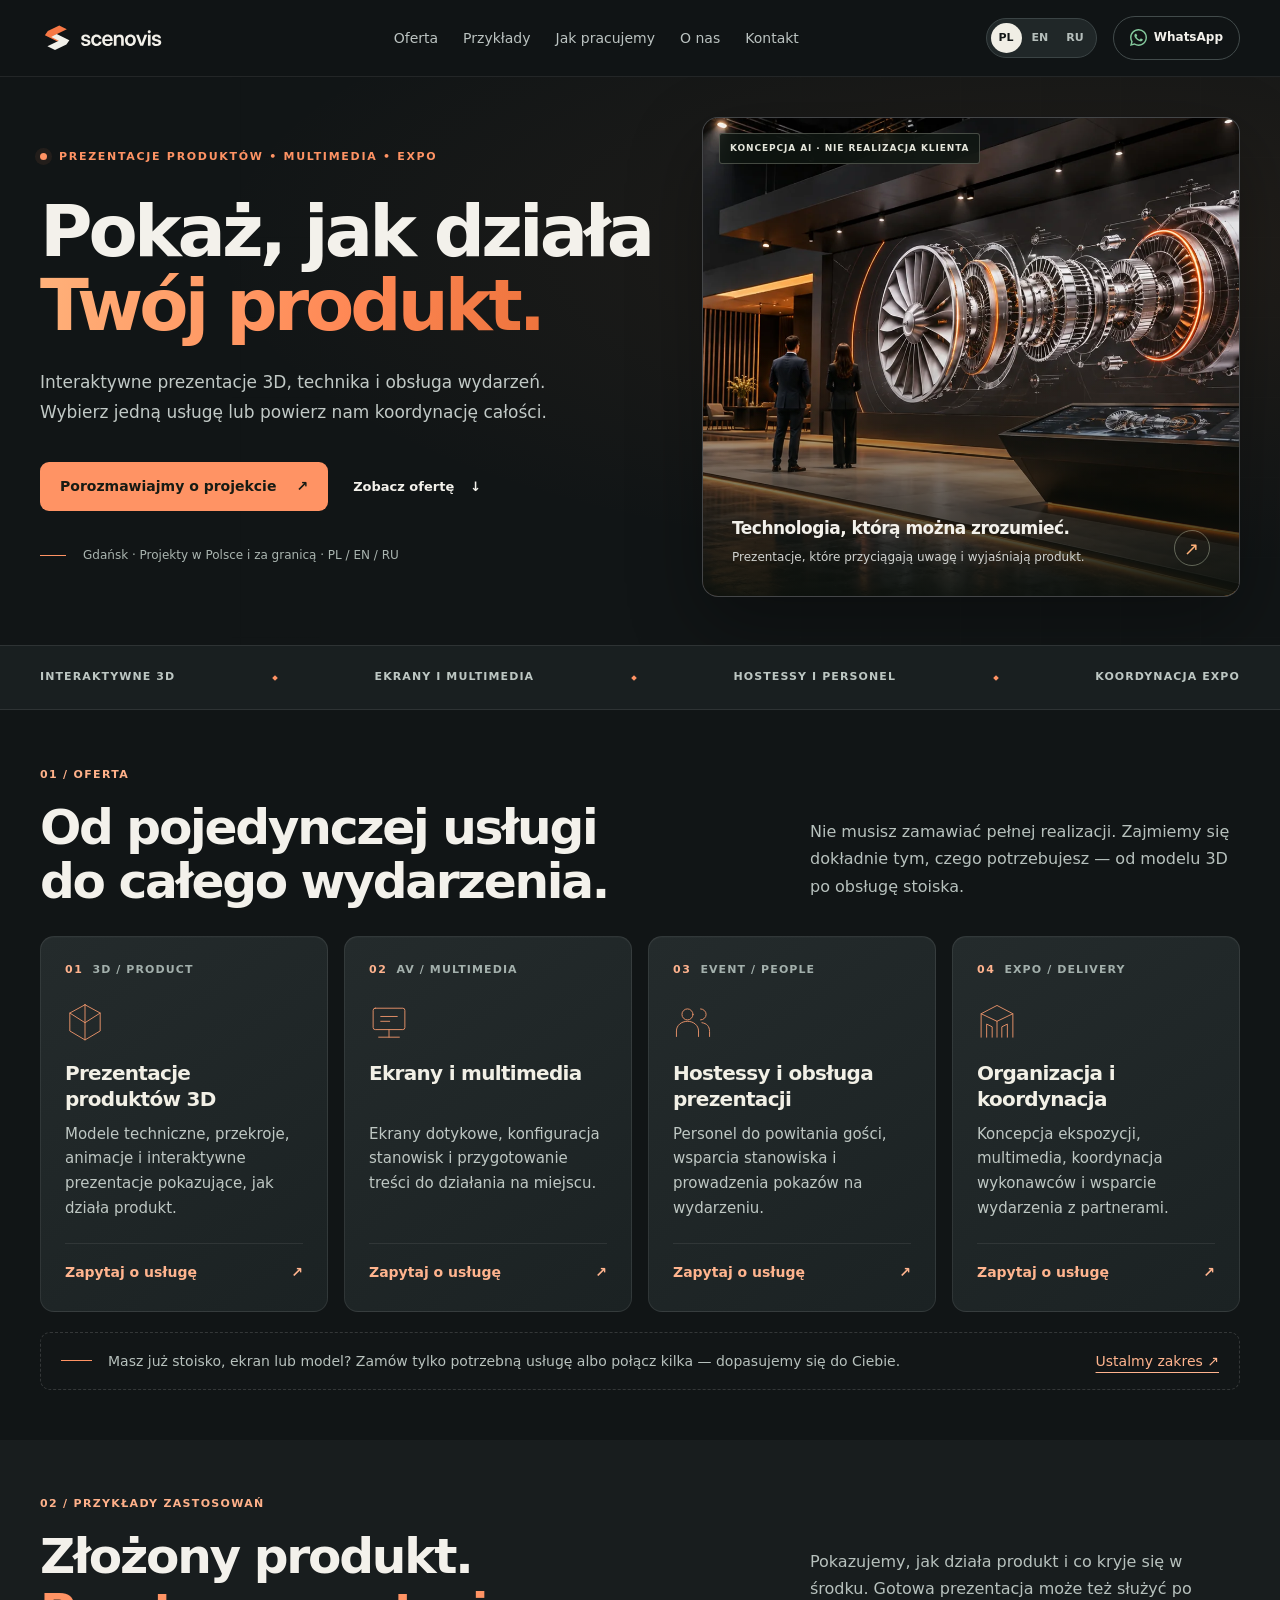
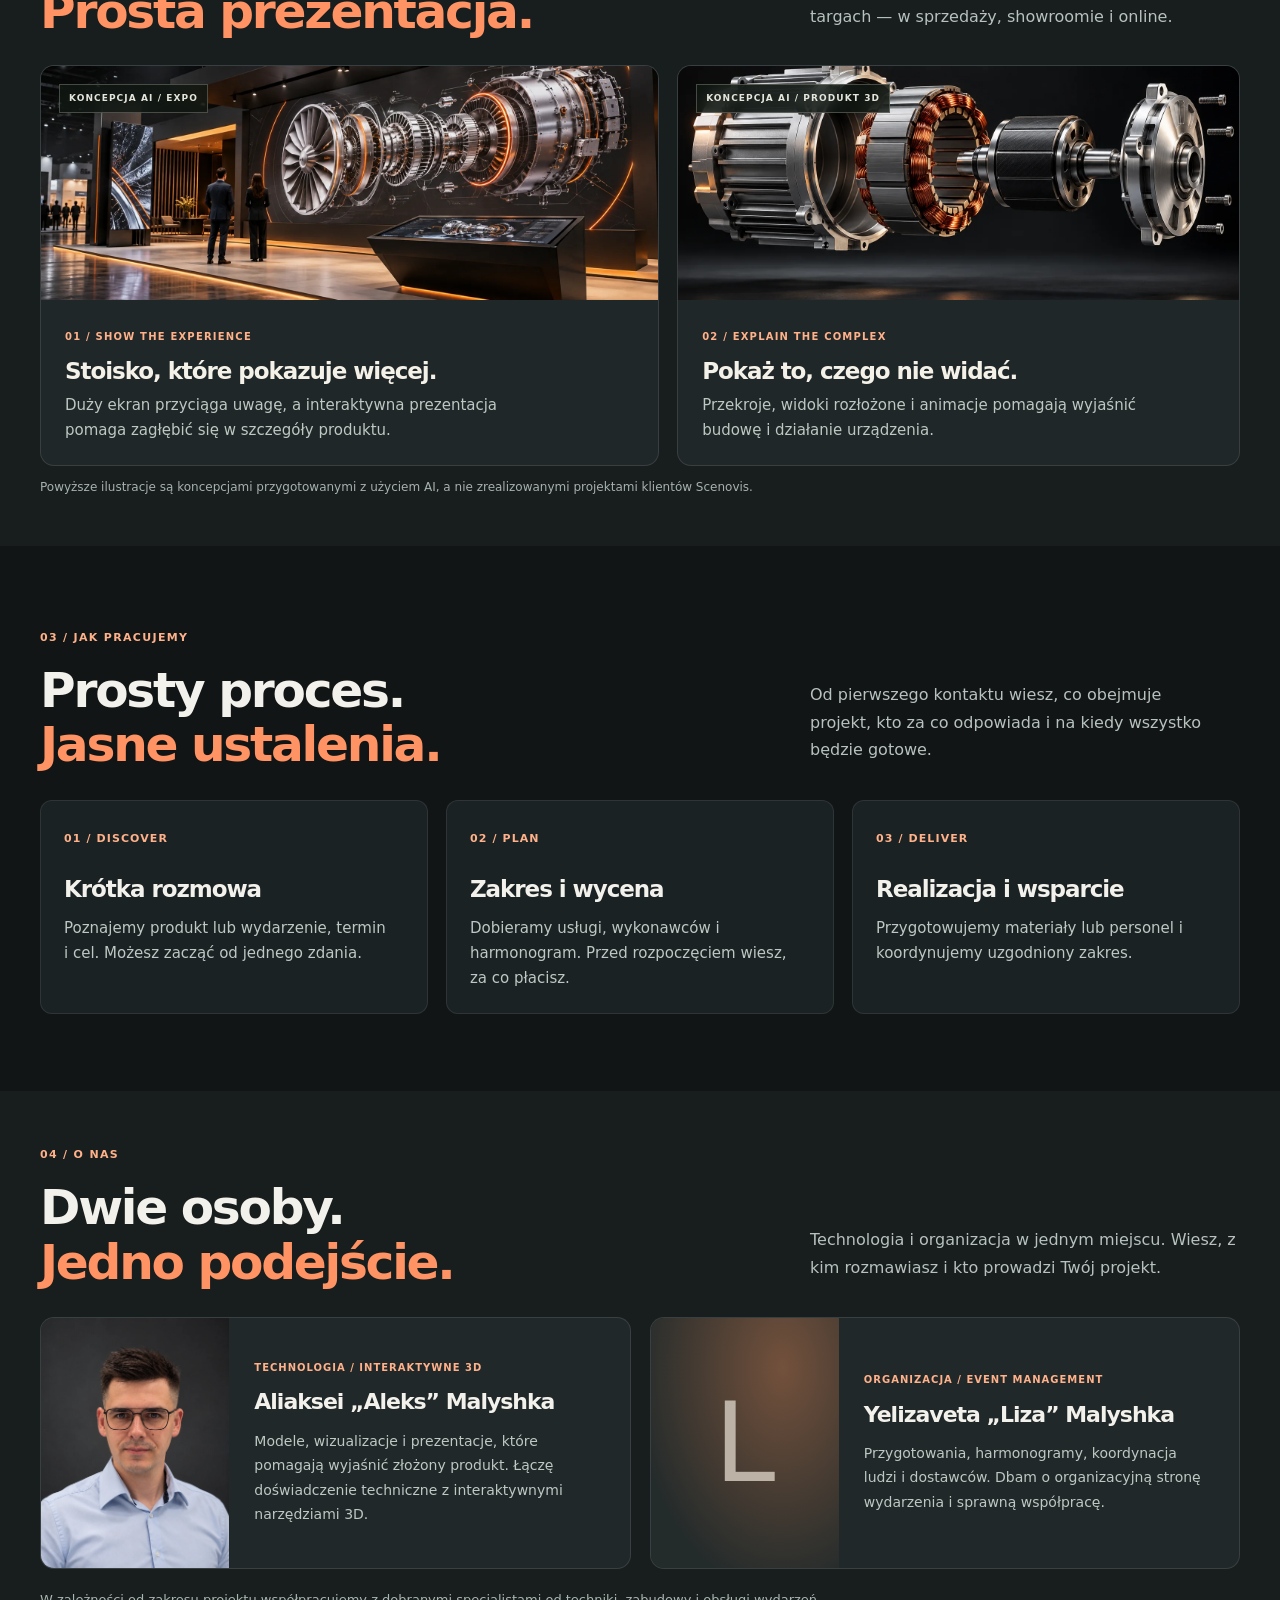
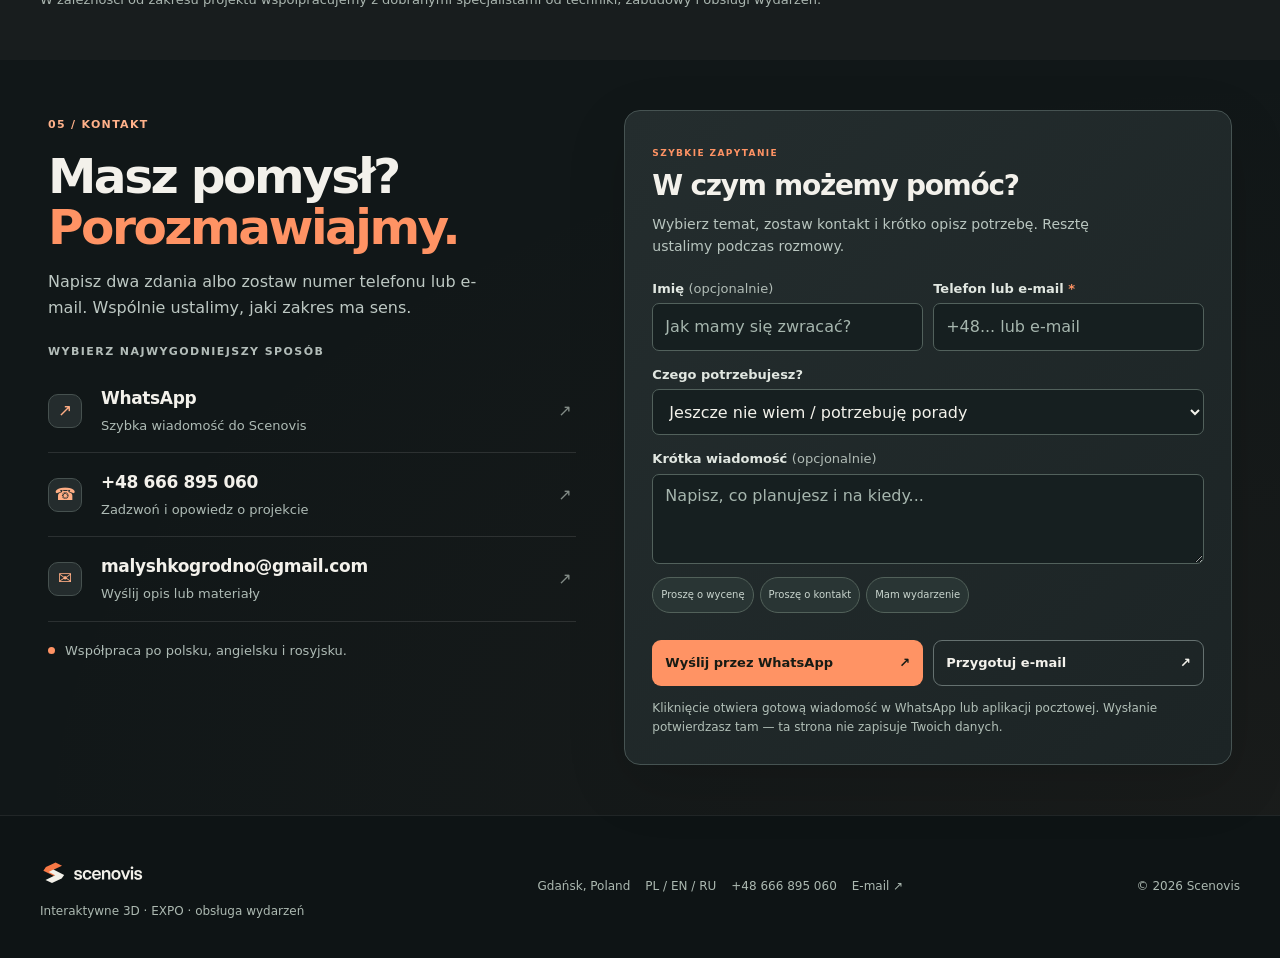
==== commit 05995627: "Poprawa UI i przewijania Scenovis" ====
--- a/index.html
+++ b/index.html
@@ -11,11 +11,12 @@
 <meta content="Twój produkt w centrum uwagi. Interaktywne 3D, multimedia i elastyczna obsługa wydarzeń." property="og:description"/>
 <link href="assets/approved-ade0418e3349.svg" rel="icon" type="image/svg+xml"/>
 <link rel="stylesheet" href="site.css">
+<link rel="stylesheet" href="refinements.css">
 <script src="site.js" defer></script>
 </head>
-<body>
+<body id="top">
 <a class="skip" data-i18n="skip" href="#main">Przejdź do treści</a>
-<header class="site-header" id="top">
+<header class="site-header">
 <div class="wrap header-inner">
 <a aria-label="Scenovis — strona główna" class="brand" href="#top"><img alt="scenovis" height="54" src="assets/approved-606f74b408c8.svg" width="184"/></a>
 <nav aria-label="Main navigation" class="nav" id="nav">
@@ -85,12 +86,12 @@
 </div>
 </section>
 <section class="section" id="approach"><div class="wrap"><div class="section-heading"><div><span class="section-index">03 / <span data-i18n="stepsIndex">JAK PRACUJEMY</span></span><h2 data-i18n-html="stepsTitle">Prosty proces.<br/><em>Jasne ustalenia.</em></h2></div><p data-i18n="stepsLead">Od pierwszego kontaktu wiesz, co obejmuje projekt, kto za co odpowiada i na kiedy wszystko będzie gotowe.</p></div><div class="steps-grid"><div class="step"><span>01 / DISCOVER</span><h3 data-i18n="step1Title">Krótka rozmowa</h3><p data-i18n="step1Desc">Poznajemy produkt lub wydarzenie, termin i cel. Możesz zacząć od jednego zdania.</p></div><div class="step"><span>02 / PLAN</span><h3 data-i18n="step2Title">Zakres i wycena</h3><p data-i18n="step2Desc">Dobieramy usługi, wykonawców i harmonogram. Przed rozpoczęciem wiesz, za co płacisz.</p></div><div class="step"><span>03 / DELIVER</span><h3 data-i18n="step3Title">Realizacja i wsparcie</h3><p data-i18n="step3Desc">Przygotowujemy materiały lub personel i koordynujemy uzgodniony zakres.</p></div></div></div></section>
-<section class="section section-alt about-section" id="about"><div class="wrap"><div class="section-heading"><div><span class="section-index">04 / <span data-i18n="aboutIndex">O NAS</span></span><h2 data-i18n-html="aboutTitle">Dwie osoby.<br/><em>Jedno podejście.</em></h2></div><p data-i18n="aboutLead">Technologia i organizacja w jednym miejscu. Wiesz, z kim rozmawiasz i kto prowadzi Twój projekt.</p></div><div class="team-grid"><article class="team-member"><div class="team-photo"><img alt="Portret Aleksa Malyshki w okularach" height="1067" loading="lazy" src="assets/approved-497252eda6dc.webp" width="800"/></div><div class="team-info"><span data-i18n="aleksRole">TECHNOLOGIA / INTERAKTYWNE 3D</span><h3>Aliaksei „Aleks” Malyshka</h3><p data-i18n="aleksDesc">Modele, wizualizacje i prezentacje, które pomagają wyjaśnić złożony produkt. Łączę doświadczenie techniczne z interaktywnymi narzędziami 3D.</p></div></article><article class="team-member"><div class="team-photo team-placeholder"><span aria-hidden="true" class="team-monogram">L</span><span class="placeholder-label" data-i18n="lizaPhotoNote">MIEJSCE NA ZDJĘCIE LIZY</span></div><div class="team-info"><span data-i18n="lizaRole">ORGANIZACJA / EVENT MANAGEMENT</span><h3>Yelizaveta „Liza” Malyshka</h3><p data-i18n="lizaDesc">Przygotowania, harmonogramy, koordynacja ludzi i dostawców. Dbam o organizacyjną stronę wydarzenia i sprawną współpracę.</p></div></article></div><div class="about-note"><span data-i18n="teamNote">W zależności od zakresu projektu współpracujemy z dobranymi specjalistami od techniki, zabudowy i obsługi wydarzeń.</span></div></div></section>
+<section class="section section-alt about-section" id="about"><div class="wrap"><div class="section-heading"><div><span class="section-index">04 / <span data-i18n="aboutIndex">O NAS</span></span><h2 data-i18n-html="aboutTitle">Dwie osoby.<br/><em>Jedno podejście.</em></h2></div><p data-i18n="aboutLead">Technologia i organizacja w jednym miejscu. Wiesz, z kim rozmawiasz i kto prowadzi Twój projekt.</p></div><div class="team-grid"><article class="team-member"><div class="team-photo"><img alt="Portret Aleksa Malyshki w okularach" height="1067" loading="lazy" src="assets/approved-497252eda6dc.webp" width="800"/></div><div class="team-info"><span data-i18n="aleksRole">TECHNOLOGIA / INTERAKTYWNE 3D</span><h3>Aliaksei „Aleks” Malyshka</h3><p data-i18n="aleksDesc">Modele, wizualizacje i prezentacje, które pomagają wyjaśnić złożony produkt. Łączę doświadczenie techniczne z interaktywnymi narzędziami 3D.</p></div></article><article class="team-member"><div class="team-photo team-placeholder"><span aria-hidden="true" class="team-monogram">L</span></div><div class="team-info"><span data-i18n="lizaRole">ORGANIZACJA / EVENT MANAGEMENT</span><h3>Yelizaveta „Liza” Malyshka</h3><p data-i18n="lizaDesc">Przygotowania, harmonogramy, koordynacja ludzi i dostawców. Dbam o organizacyjną stronę wydarzenia i sprawną współpracę.</p></div></article></div><div class="about-note"><span data-i18n="teamNote">W zależności od zakresu projektu współpracujemy z dobranymi specjalistami od techniki, zabudowy i obsługi wydarzeń.</span></div></div></section>
 <section class="section contact-section" id="contact"><div class="wrap"><div class="contact-grid"><div class="contact-left"><div class="contact-header"><span class="section-index">05 / <span data-i18n="contactIndex">KONTAKT</span></span><h2 data-i18n-html="contactTitle">Masz pomysł?<br/><em>Porozmawiajmy.</em></h2><p data-i18n="contactLead">Napisz dwa zdania albo zostaw numer telefonu lub e-mail. Wspólnie ustalimy, jaki zakres ma sens.</p></div><div class="direct-methods"><div class="direct-label" data-i18n="contactDirect">WYBIERZ NAJWYGODNIEJSZY SPOSÓB</div><a class="contact-method" href="https://wa.me/48666895060" id="wa-contact" rel="noopener noreferrer" target="_blank"><span class="method-icon">↗</span><span><strong>WhatsApp</strong><small data-i18n="waSub">Szybka wiadomość do Scenovis</small></span><span class="method-arrow">↗</span></a><a class="contact-method" href="tel:+48666895060"><span class="method-icon">☎</span><span><strong>+48 666 895 060</strong><small data-i18n="phoneSub">Zadzwoń i opowiedz o projekcie</small></span><span class="method-arrow">↗</span></a><a class="contact-method" href="mailto:malyshkogrodno@gmail.com"><span class="method-icon">✉</span><span><strong>malyshkogrodno@gmail.com</strong><small data-i18n="emailSub">Wyślij opis lub materiały</small></span><span class="method-arrow">↗</span></a><div class="contact-extra"><span class="status-dot"></span><span data-i18n="contactExtra">Współpraca po polsku, angielsku i rosyjsku.</span></div></div></div>
 <div class="form-panel"><div class="form-heading"><div><span class="form-eyebrow" data-i18n="formEyebrow">SZYBKIE ZAPYTANIE</span><h3 data-i18n="formTitle">W czym możemy pomóc?</h3></div></div><p class="form-sub" data-i18n="formIntro">Wybierz temat, zostaw kontakt i krótko opisz potrzebę. Resztę ustalimy podczas rozmowy.</p>
 <form id="inquiry" novalidate=""><div class="form-row"><div class="field"><label data-i18n-html="nameLabel" for="name">Imię <span class="optional">(opcjonalnie)</span></label><input autocomplete="name" data-placeholder="namePlaceholder" id="name" maxlength="100" name="name" placeholder="Jak mamy się zwracać?" type="text"/></div><div class="field"><label data-i18n-html="contactLabel" for="contact-value">Telefon lub e-mail <span class="required">*</span></label><input autocomplete="email" data-placeholder="contactPlaceholder" aria-describedby="form-error" id="contact-value" maxlength="140" name="contact" placeholder="+48... lub e-mail" required="" type="text"/></div></div><div class="field"><label data-i18n="serviceLabel" for="service">Czego potrzebujesz?</label><select id="service" name="service"><option data-i18n="optNotSure" value="not-sure">Jeszcze nie wiem / potrzebuję porady</option><option data-i18n="opt3d" value="3d">Prezentacja 3D produktu</option><option data-i18n="optAv" value="av">Ekran lub multimedia</option><option data-i18n="optPeople" value="people">Hostessy / obsługa prezentacji</option><option data-i18n="optExpo" value="expo">Koordynacja stoiska / wydarzenia</option><option data-i18n="optOther" value="other">Inny temat</option></select></div><div class="field"><label data-i18n-html="messageLabel" for="message">Krótka wiadomość <span class="optional">(opcjonalnie)</span></label><textarea data-placeholder="messagePlaceholder" id="message" maxlength="1500" name="message" placeholder="Napisz, co planujesz i na kiedy..." rows="3"></textarea></div><div aria-label="Gotowe wiadomości" class="chips" role="group"><button class="chip" data-chip="pricing" data-i18n="chipPricing" type="button">Proszę o wycenę</button><button class="chip" data-chip="call" data-i18n="chipCall" type="button">Proszę o kontakt</button><button class="chip" data-chip="event" data-i18n="chipEvent" type="button">Mam wydarzenie</button></div><span aria-live="polite" class="form-error" id="form-error" role="status"></span><div class="form-actions"><button class="button button-main" id="send-wa" type="button"><span data-i18n="sendWa">Wyślij przez WhatsApp</span><span>↗</span></button><button class="button button-outline" id="send-mail" type="button"><span data-i18n="sendEmail">Przygotuj e-mail</span><span>↗</span></button></div><p class="form-disclaimer" data-i18n="formDisclaimer">Kliknięcie otwiera gotową wiadomość w WhatsApp lub aplikacji pocztowej. Wysłanie potwierdzasz tam — ta strona nie zapisuje Twoich danych.</p></form>
 </div></div></div></section>
 </main>
-<footer class="footer"><div class="wrap footer-inner"><div class="footer-brand"><img alt="Scenovis" height="42" src="assets/approved-606f74b408c8.svg" width="145"/><span data-i18n="footerText">Interaktywne 3D · EXPO · obsługa wydarzeń</span></div><div class="footer-links"><span>Gdańsk, Poland</span><span>PL / EN / RU</span><a href="mailto:malyshkogrodno@gmail.com">E-mail ↗</a></div><div class="copy">© <span id="year">2026</span> Scenovis</div></div></footer>
+<footer class="footer"><div class="wrap footer-inner"><div class="footer-brand"><img alt="Scenovis" height="42" src="assets/approved-606f74b408c8.svg" width="145"/><span data-i18n="footerText">Interaktywne 3D · EXPO · obsługa wydarzeń</span></div><div class="footer-links"><span>Gdańsk, Poland</span><span>PL / EN / RU</span><a href="tel:+48666895060">+48 666 895 060</a><a href="mailto:malyshkogrodno@gmail.com">E-mail ↗</a></div><div class="copy">© <span id="year">2026</span> Scenovis</div></div></footer>
 </body>
 </html>
--- a/refinements.css
+++ b/refinements.css
@@ -0,0 +1,63 @@
+/* Scenovis 2 / neutral graphite, readable type, one consistent anchor offset. */
+:root{--bg:#111516;--alt:#181d1e;--card:#202627;--ink:#f3f1eb;--muted:#bdc3c0;--muted2:#a3adaa;--edge:#394142;--accent:#ff9364;--line:#ffffff20;color-scheme:dark}
+html{scroll-padding-top:var(--header-offset,88px);scroll-snap-type:none}
+body{background:var(--bg);color:var(--ink);font-size:16px}
+main section[id],#main,#top{scroll-margin-top:0;scroll-snap-align:none}
+.wrap{width:min(1240px,calc(100% - 80px))}
+h1,h2,h3{font-weight:600}h2{font-size:clamp(34px,3.8vw,52px);line-height:1.12}
+h1:focus,h2:focus,body:focus,main:focus{outline:none}
+a:focus-visible,button:focus-visible,select:focus-visible{outline:2px solid #ffb28e;outline-offset:5px}
+.site-header,.site-header.is-scrolled{background:#111516f5;border-color:#ffffff14}
+.header-inner{height:76px;gap:18px}.nav{gap:25px}.nav a{font-size:14px;min-height:44px;display:flex;align-items:center;color:#bbc3c1}
+.nav a.current{color:#fff}.nav a.current::after{bottom:2px;border-radius:2px}
+.lang-control{border-radius:24px;background:#202728;border-color:#3b4445;padding:4px}
+.lang-control button{border-radius:50%;min-width:30px;min-height:30px;color:#b6bfbc}.lang-control button[aria-pressed=true]{background:#f0eee5;color:#131818}
+.head-wa{border-radius:24px;border-color:#424b4b;padding:11px 16px}.head-wa svg{color:#85c99d}
+.hero{background:radial-gradient(ellipse at 85% 30%,#b36d3d1c,transparent 57%),#111516;padding-block:40px 48px}
+.hero-layout{gap:44px;min-height:480px;align-items:center}.hero-copy{padding:10px 0}.hero h1{font-size:clamp(49px,5.6vw,80px);letter-spacing:-.055em;line-height:1.04}
+.hero-lead{font-size:17px;line-height:1.75;color:#c1c9c6}.hero-art{min-height:480px;border-radius:16px;border-color:#ffffff25}
+.hero-bottom{padding-top:35px;color:#aab5b0;font-size:12px}.hero .eyebrow{font-size:11px}
+.button{border-radius:9px;min-height:48px;font-size:14px}.button-main{background:#ff9364;box-shadow:none}.button-main:hover{background:#ffa57d;box-shadow:0 7px 24px #ff936421}
+.button-outline{border-color:#657170}.button>span:first-child{transform:none!important}
+.service-rail{background:#191f20;border-color:#ffffff17}.rail-inner span{color:#bdc7c3;font-size:11px}.rail-inner i{background:#ff9364}
+.section,#examples,#contact.contact-section{padding-block:clamp(36px,5.5vh,64px);min-height:0;display:block}
+.section-alt,.about-section{background:#181d1e}
+.section-heading{gap:40px;margin-bottom:28px;align-items:end;grid-template-columns:1.3fr 1fr}
+.section-heading h2{font-size:clamp(34px,3.8vw,52px)}.section-heading>p{font-size:16px;line-height:1.72;color:#b7c1bd;max-width:430px}
+.section-index{font-size:11px;margin-bottom:16px;color:#ffb18a;letter-spacing:.12em}
+.services-grid{gap:16px}.service-card{padding:24px;min-height:326px;border-radius:14px;background:linear-gradient(145deg,#242b2c,#1b2223);border-color:#ffffff16;box-shadow:inset 0 1px 0 #ffffff05}
+.service-card:hover,.service-card:focus-within{background:linear-gradient(145deg,#293032,#202627);border-color:#ffae7860;transform:translateY(-4px)}
+.service-num{font-size:11px;color:#ffb38e}.service-num span{color:#a3b0ac;letter-spacing:.1em}
+.service-icon{width:40px;height:40px;margin:22px 0 18px;stroke:#ff9f72}
+.service-card h3{font-size:20px;line-height:1.3;min-height:52px;margin-bottom:10px;letter-spacing:-.035em}
+.service-card p{font-size:15px;line-height:1.65;color:#bec7c3;margin-bottom:22px}
+.service-link{border-top:1px solid #ffffff14;padding-top:15px;color:#ffb48e;font-size:14px;min-height:44px}
+.service-foot{background:#ffffff02;border:1px dashed #ffffff25;border-radius:10px;padding:17px 20px;margin-top:20px;gap:16px}
+.service-foot p{font-size:14px;color:#b7c1bd}.service-foot a{color:#ffb48e;font-size:14px}
+.cases-grid{grid-template-columns:1.1fr 1fr;gap:18px}.case-card{border-radius:14px;border-color:#ffffff1c;background:#202728}
+#examples .case-media{height:clamp(190px,26vh,270px);aspect-ratio:auto}.case-body{padding:22px 24px!important;min-height:0!important}.case-body h3{font-size:23px}.case-body p{font-size:15px;line-height:1.65;color:#bdc8c2}.case-number{color:#ffb18a}.fineprint{color:#a7b1ae;font-size:12px;line-height:1.6}
+.steps-grid{gap:18px}.step{border:1px solid #ffffff16;border-radius:12px;background:#1b2223;padding:23px}.step::before{display:none}.step h3{margin:25px 0 12px;font-size:23px}.step p{font-size:15px;color:#bec7c3}.step>span{color:#ffb18a}
+.team-member{grid-template-columns:32% 68%;min-height:250px;border-radius:14px;background:#212829;border-color:#ffffff1c}.team-photo{min-height:250px;height:auto}
+.team-info{padding:25px;min-height:0}.team-info>span{font-size:10px;color:#ffb18a;line-height:1.65}.team-info h3{font-size:22px}.team-info p{font-size:14px;line-height:1.75;color:#bdc8c3}
+.team-placeholder{background:radial-gradient(ellipse at 70% 20%,#73513c,#242b2b 80%)}.team-monogram{font:300 110px/1 ui-sans-serif,system-ui,sans-serif;color:#bdb2a6}.about-note{font-size:13px;line-height:1.6;color:#aab6b0}
+#contact.contact-section{background:radial-gradient(ellipse at 100% 100%,#97644610,transparent 70%),#111718}
+#contact .contact-grid{grid-template-columns:1fr 1.15fr;gap:48px;align-items:start}
+#contact .contact-header{margin-bottom:22px}#contact .contact-header h2{font-size:clamp(36px,3.8vw,52px);margin-bottom:16px}#contact .contact-header p{font-size:16px;line-height:1.65;color:#bdc8c3}
+#contact .direct-label{font-size:11px;color:#b3bdb9;line-height:1.6}#contact .contact-method{padding:16px 0;grid-template-columns:40px minmax(0,1fr) 18px;gap:13px;border-color:#ffffff1c}
+#contact .contact-method strong{font-size:17px}#contact .contact-method small{font-size:13px;color:#aebbb5}.method-icon{border-radius:10px;background:#242c2d;border-color:#46514f;color:#ffae85}.contact-extra{color:#aebbb5!important;font-size:13px!important}
+#contact .form-panel{padding:27px;background:linear-gradient(135deg,#242d2e,#1c2425);border:1px solid #465352;border-radius:16px;box-shadow:0 20px 60px #0002}
+#contact .form-heading h3{font-size:28px}#contact .form-sub{font-size:14px;line-height:1.6;margin:10px 0 20px;color:#b8c5bf}
+#contact .field{margin-bottom:13px}#contact .field label{font-size:13px;color:#e1e7e1}.optional{color:#b1bcb6}
+#contact .field input,#contact .field textarea,#contact .field select{font-size:16px;min-height:46px;padding:10px 12px;border-radius:7px;border-color:#52615c;background:#161f20;color:#f3f2eb}
+#contact .field textarea{min-height:76px}#contact .field input::placeholder,#contact .field textarea::placeholder{color:#a6b6ae}
+#contact .field input:focus,#contact .field textarea:focus,#contact .field select:focus{border-color:#ffa87b;box-shadow:0 0 0 3px #ff93641a}
+.chip{font-size:12px;border-radius:20px;color:#c9d5ce;background:#293534;border-color:#52615a;min-height:36px}.chip.active,.chip:hover{background:#49362b;border-color:#bf835f;color:#ffdbbd}
+#contact .form-actions{gap:10px;margin-top:8px}#contact .form-actions .button{font-size:13px;min-height:46px;padding:12px;gap:8px}#contact .form-disclaimer{font-size:12px;line-height:1.6;color:#b1bfb7;margin-top:13px}.form-error{font-size:13px;min-height:20px}
+.footer{background:#0e1415;border-color:#ffffff14}.footer-inner{flex-wrap:wrap}.footer-brand span,.footer-links,.copy{font-size:12px;color:#acb9b1}.footer-links{flex-wrap:wrap;gap:15px}
+/* Fade only: reveal effects never affect anchor coordinates or move text. */
+.motion-item{transform:none;transition:opacity .55s ease var(--delay,0ms)}.motion-item.in-view{transform:none}.service-card.motion-item.in-view:hover{transform:translateY(-4px)}
+@media(min-width:901px) and (max-width:1180px){.services-grid{grid-template-columns:repeat(2,minmax(0,1fr))}.service-card{min-height:275px}.service-card h3{min-height:0}.hero-layout{gap:26px}.hero-art{min-height:440px}.team-info{padding:20px}.team-member{grid-template-columns:30% 70%}}
+@media(max-width:900px){.wrap{width:calc(100% - 48px)}.header-inner{height:72px}.header-actions{gap:9px}.nav.open{background:#172022fa}.nav a{min-height:46px;padding:12px 0}.hero-layout{grid-template-columns:1fr;min-height:0}.hero h1{max-width:740px}.hero-art{min-height:360px}.section-heading{grid-template-columns:1fr;gap:14px}.section-heading>p{margin:0;max-width:650px}.team-member{grid-template-columns:1fr}.team-photo{height:245px;min-height:245px}.team-info{padding:24px}.steps-grid{gap:12px}.step{padding:20px}.step h3{font-size:20px}#contact .contact-grid{grid-template-columns:1fr;gap:30px}#contact .direct-methods{display:block}#contact .contact-method{display:grid;border-width:0 0 1px}#contact .method-arrow{display:block}#contact .form-panel{max-width:none}}
+@media(max-width:650px){.wrap{width:calc(100% - 36px)}.header-inner{height:68px;gap:8px}.brand img{width:118px}.header-actions{gap:6px}.head-wa{padding:10px;border-radius:50%;min-width:38px;min-height:38px}.lang-control{padding:3px;gap:0}.lang-control button{min-width:27px;min-height:28px;padding:6px;font-size:10px}.menu-toggle{width:36px;height:36px;border-radius:8px}.hero{padding-block:28px 38px}.hero h1{font-size:clamp(43px,10.5vw,65px)}.hero-layout{gap:28px}.hero-lead{font-size:16px}.hero-art{height:290px;min-height:0}.hero-cta{gap:18px}.hero .eyebrow{font-size:10px}.hero-bottom{font-size:12px;line-height:1.6}.section,#examples,#contact.contact-section{padding-block:38px}.section-heading h2,#contact .contact-header h2{font-size:clamp(33px,8.3vw,44px)}.section-heading>p{font-size:15px}.services-grid,.cases-grid,.steps-grid{grid-template-columns:1fr}.service-card{min-height:0;padding:22px}.service-icon{position:absolute;top:20px;right:22px;margin:0;width:36px;height:36px}.service-num{margin-bottom:26px;max-width:80%}.service-card h3{min-height:0;font-size:21px}.service-card p{max-width:100%;margin-bottom:20px}.service-link{padding-top:15px}.service-foot{padding:16px;gap:10px}.service-foot .orange-line{display:none}.service-foot p{flex-basis:100%}.service-foot a{margin:0}.case-body{padding:20px!important}#examples .case-media{height:auto;aspect-ratio:1.55}.team-member{grid-template-columns:30% 70%;min-height:245px}.team-photo{height:auto;min-height:245px}.team-info{padding:20px 16px}.team-info h3{font-size:20px}.team-info p{font-size:14px;line-height:1.65}.team-info>span{font-size:9px}.team-monogram{font-size:80px}.about-note{font-size:13px}#contact .form-panel{padding:23px 18px}#contact .form-row,#contact .form-actions{grid-template-columns:1fr}#contact .contact-method strong{font-size:16px}#contact .form-heading h3{font-size:26px}.footer-inner{align-items:flex-start}.rail-inner span{font-size:10px}.art-bottom{left:20px;right:20px}.motion-item{transform:none}}
+@media(max-width:365px){.wrap{width:calc(100% - 28px)}.brand img{width:96px}.header-inner{gap:4px}.header-actions{gap:4px}.team-member{grid-template-columns:1fr}.team-photo{height:230px;min-height:230px}.team-photo img{object-fit:contain!important;background:#292c2e}.team-placeholder{height:110px;min-height:110px}}
+@media(prefers-reduced-motion:reduce){html{scroll-behavior:auto}.motion-item{opacity:1;transition:none}.service-card.motion-item.in-view:hover{transform:none}}
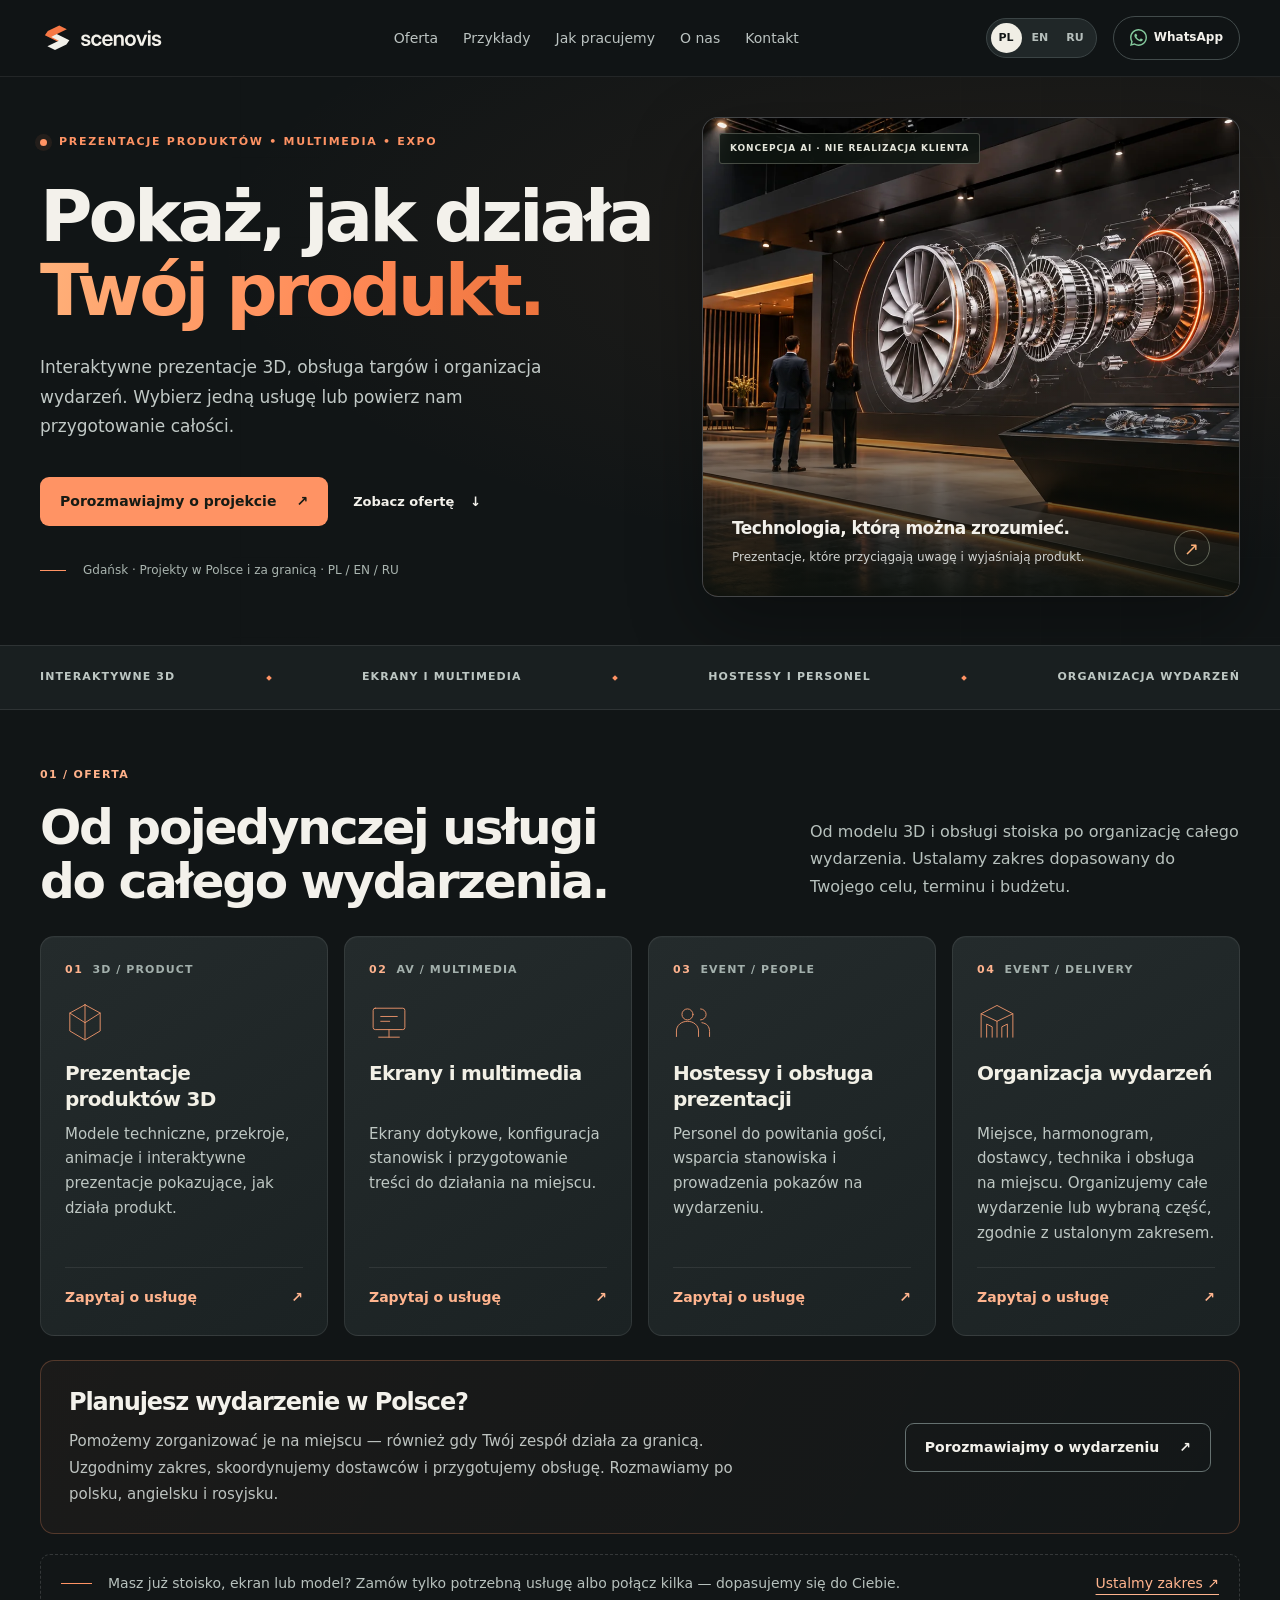
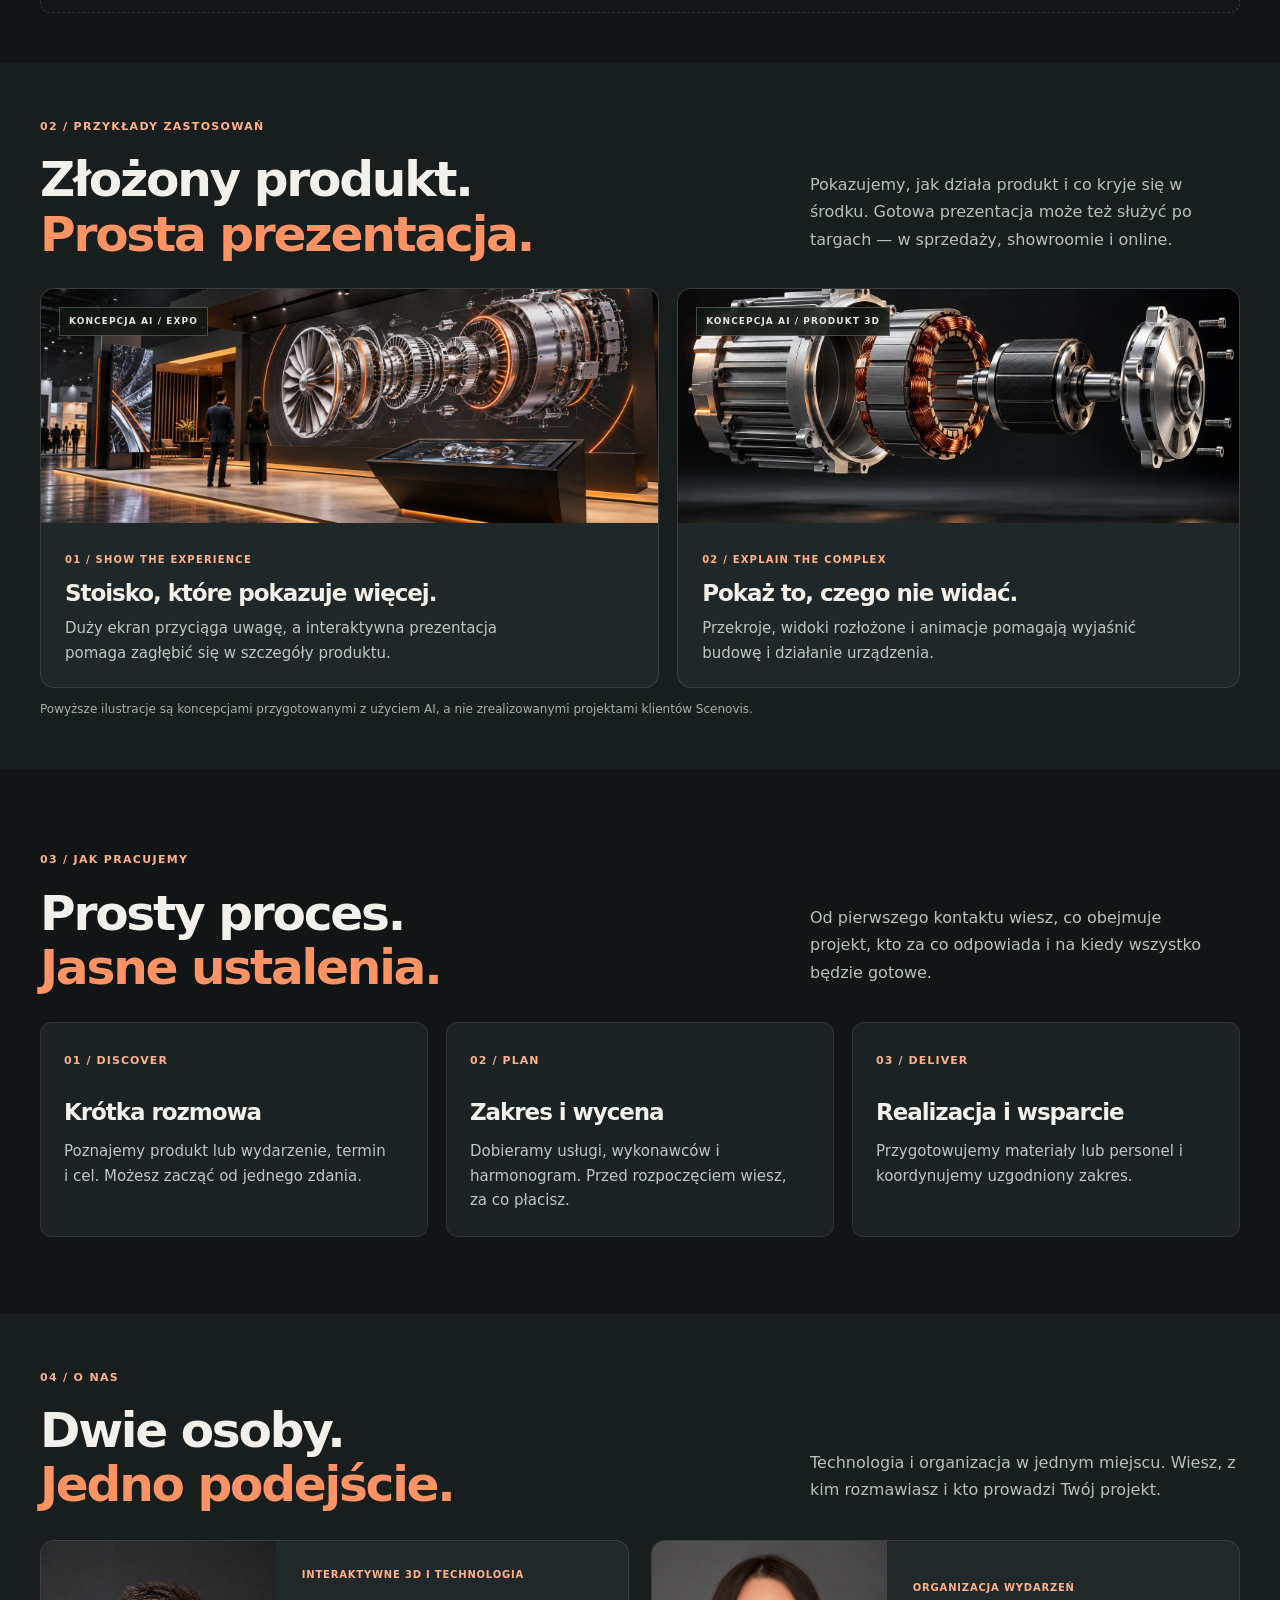
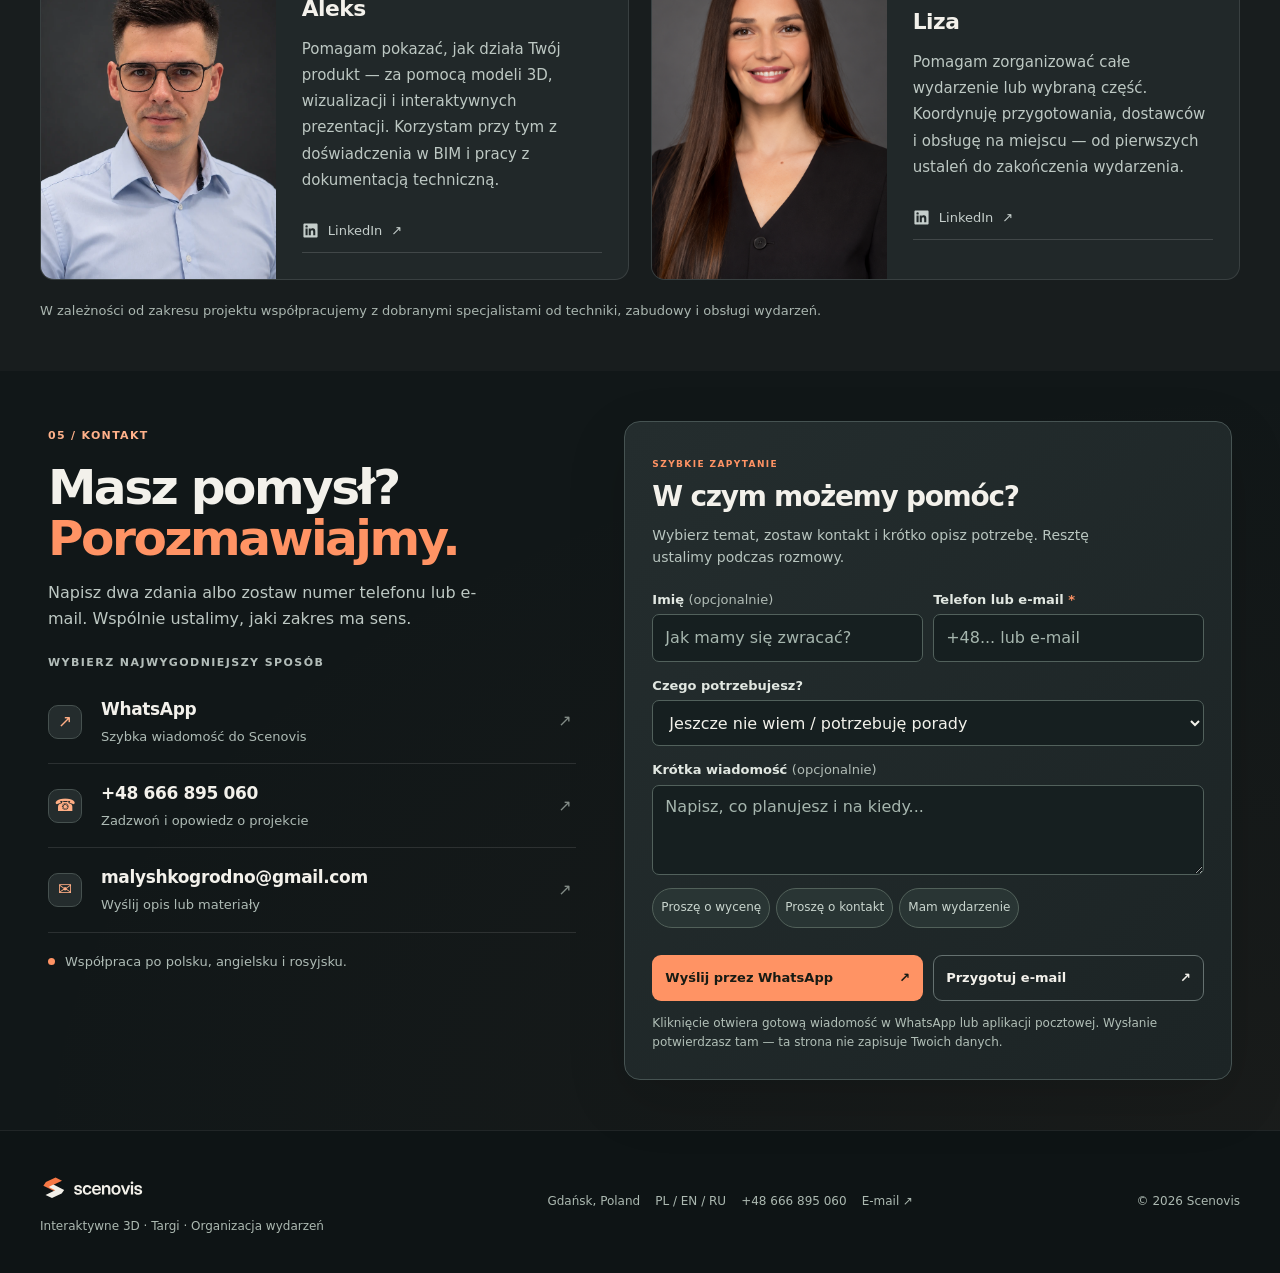
==== commit 7504bdc9: "Dodaj portret Lizy i dopracuj sekcję zespołu" ====
--- a/index.html
+++ b/index.html
@@ -4,15 +4,15 @@
 <head>
 <meta charset="utf-8"/>
 <meta content="width=device-width, initial-scale=1" name="viewport"/>
-<title>Scenovis — prezentacje 3D, multimedia i obsługa targów</title>
-<meta content="Interaktywne prezentacje produktów 3D, ekrany, personel targowy i koordynacja wydarzeń. Jedna usługa albo cała realizacja — Scenovis, Gdańsk." name="description"/>
+<title>Scenovis — prezentacje 3D i organizacja wydarzeń</title>
+<meta content="Interaktywne prezentacje 3D, multimedia, obsługa targów i organizacja całych wydarzeń. Wsparcie na miejscu w Polsce. Współpraca PL / EN / RU." name="description"/>
 <meta content="#111315" name="theme-color"/>
 <meta content="Scenovis — prezentacje produktów, 3D i EXPO" property="og:title"/>
 <meta content="Twój produkt w centrum uwagi. Interaktywne 3D, multimedia i elastyczna obsługa wydarzeń." property="og:description"/>
 <link href="assets/approved-ade0418e3349.svg" rel="icon" type="image/svg+xml"/>
 <link rel="stylesheet" href="site.css">
-<link rel="stylesheet" href="refinements.css">
-<script src="site.js" defer></script>
+<link rel="stylesheet" href="refinements.css?v=20261014-events">
+<script src="site.js?v=20261014-events" defer></script>
 </head>
 <body id="top">
 <a class="skip" data-i18n="skip" href="#main">Przejdź do treści</a>
@@ -44,7 +44,7 @@
 <div class="hero-copy">
 <div class="eyebrow"><span class="dot"></span><span data-i18n="heroEyebrow">PREZENTACJE PRODUKTÓW • MULTIMEDIA • EXPO</span></div>
 <h1 data-i18n-html="heroTitle" id="hero-title">Pokaż, jak działa <em>Twój produkt.</em></h1>
-<p class="hero-lead" data-i18n="heroText">Interaktywne prezentacje 3D, technika i obsługa wydarzeń. Wybierz jedną usługę lub powierz nam koordynację całości.</p>
+<p class="hero-lead" data-i18n="heroText">Interaktywne prezentacje 3D, obsługa targów i organizacja wydarzeń. Wybierz jedną usługę lub powierz nam przygotowanie całości.</p>
 <div class="hero-cta">
 <a class="button button-main" href="#contact"><span data-i18n="ctaTalk">Porozmawiajmy o projekcie</span><span aria-hidden="true">↗</span></a>
 <a class="text-link" href="#services"><span data-i18n="ctaExplore">Zobacz ofertę</span><span aria-hidden="true">↓</span></a>
@@ -62,18 +62,18 @@
 </div>
 </section>
 <div aria-label="Main services" class="service-rail"><div class="wrap rail-inner">
-<span data-i18n="rail1">INTERAKTYWNE 3D</span><i></i><span data-i18n="rail2">EKRANY I MULTIMEDIA</span><i></i><span data-i18n="rail3">HOSTESSY I PERSONEL</span><i></i><span data-i18n="rail4">KOORDYNACJA EXPO</span>
+<span data-i18n="rail1">INTERAKTYWNE 3D</span><i></i><span data-i18n="rail2">EKRANY I MULTIMEDIA</span><i></i><span data-i18n="rail3">HOSTESSY I PERSONEL</span><i></i><span data-i18n="rail4">ORGANIZACJA WYDARZEŃ</span>
 </div></div>
 <section class="section" id="services">
 <div class="wrap">
-<div class="section-heading"><div><span class="section-index">01 / <span data-i18n="servicesIndex">OFERTA</span></span><h2 data-i18n-html="servicesTitle">Od pojedynczej usługi <br/>do całego wydarzenia.</h2></div><p data-i18n="servicesLead">Nie musisz zamawiać pełnej realizacji. Zajmiemy się dokładnie tym, czego potrzebujesz — od modelu 3D po obsługę stoiska.</p></div>
+<div class="section-heading"><div><span class="section-index">01 / <span data-i18n="servicesIndex">OFERTA</span></span><h2 data-i18n-html="servicesTitle">Od pojedynczej usługi <br/>do całego wydarzenia.</h2></div><p data-i18n="servicesLead">Od modelu 3D i obsługi stoiska po organizację całego wydarzenia. Ustalamy zakres dopasowany do Twojego celu, terminu i budżetu.</p></div>
 <div class="services-grid">
 <article class="service-card"><div class="service-num">01 <span>3D / PRODUCT</span></div><svg aria-hidden="true" class="service-icon" viewBox="0 0 58 58"><path d="M29 4 51 16v26L29 55 7 42V16L29 4Zm0 0v26m0 25V30M7 16l22 14 22-14"></path></svg><h3 data-i18n="service1Title">Prezentacje produktów 3D</h3><p data-i18n="service1Desc">Modele techniczne, przekroje, animacje i interaktywne prezentacje pokazujące, jak działa produkt.</p><button class="service-link" data-service="3d" type="button"><span data-i18n="serviceAction">Zapytaj o usługę</span> ↗</button></article>
 <article class="service-card"><div class="service-num">02 <span>AV / MULTIMEDIA</span></div><svg aria-hidden="true" class="service-icon" viewBox="0 0 58 58"><rect height="31" rx="3" width="46" x="6" y="9"></rect><path d="M29 40v11m-15 0h30M17 21h24M17 28h13"></path></svg><h3 data-i18n="service2Title">Ekrany i multimedia</h3><p data-i18n="service2Desc">Ekrany dotykowe, konfiguracja stanowisk i przygotowanie treści do działania na miejscu.</p><button class="service-link" data-service="av" type="button"><span data-i18n="serviceAction">Zapytaj o usługę</span> ↗</button></article>
 <article class="service-card"><div class="service-num">03 <span>EVENT / PEOPLE</span></div><svg aria-hidden="true" class="service-icon" viewBox="0 0 58 58"><circle cx="21" cy="18" r="8"></circle><path d="M5 50V42c0-8 7-14 16-14s16 6 16 14v8M40 10a8 8 0 0 1 0 16M42 30c7 1 11 5 11 13v7"></path></svg><h3 data-i18n="service3Title">Hostessy i obsługa prezentacji</h3><p data-i18n="service3Desc">Personel do powitania gości, wsparcia stanowiska i prowadzenia pokazów na wydarzeniu.</p><button class="service-link" data-service="people" type="button"><span data-i18n="serviceAction">Zapytaj o usługę</span> ↗</button></article>
-<article class="service-card"><div class="service-num">04 <span>EXPO / DELIVERY</span></div><svg aria-hidden="true" class="service-icon" viewBox="0 0 58 58"><path d="M6 51V17l23-12 23 12v34M6 17l23 11 23-11M29 28v23M14 51V32l8 4v15m14 0V36l8-4v19"></path></svg><h3 data-i18n="service4Title">Organizacja i koordynacja</h3><p data-i18n="service4Desc">Koncepcja ekspozycji, multimedia, koordynacja wykonawców i wsparcie wydarzenia z partnerami.</p><button class="service-link" data-service="expo" type="button"><span data-i18n="serviceAction">Zapytaj o usługę</span> ↗</button></article>
+<article class="service-card"><div class="service-num">04 <span>EVENT / DELIVERY</span></div><svg aria-hidden="true" class="service-icon" viewBox="0 0 58 58"><path d="M6 51V17l23-12 23 12v34M6 17l23 11 23-11M29 28v23M14 51V32l8 4v15m14 0V36l8-4v19"></path></svg><h3 data-i18n="service4Title">Organizacja wydarzeń</h3><p data-i18n="service4Desc">Miejsce, harmonogram, dostawcy, technika i obsługa na miejscu. Organizujemy całe wydarzenie lub wybraną część, zgodnie z ustalonym zakresem.</p><button class="service-link" data-service="event" type="button"><span data-i18n="serviceAction">Zapytaj o usługę</span> ↗</button></article>
 </div>
-<div class="service-foot"><span class="orange-line"></span><p data-i18n="servicesFoot">Masz już stoisko, ekran lub model? Zamów tylko potrzebną usługę albo połącz kilka — dopasujemy się do Ciebie.</p><a data-i18n="servicesFootAction" href="#contact">Ustalmy zakres ↗</a></div>
+<aside class="event-poland"><div><h3 data-i18n="eventPolandTitle">Planujesz wydarzenie w Polsce?</h3><p data-i18n="eventPolandText">Pomożemy zorganizować je na miejscu — również gdy Twój zespół działa za granicą. Uzgodnimy zakres, skoordynujemy dostawców i przygotujemy obsługę. Rozmawiamy po polsku, angielsku i rosyjsku.</p></div><button class="button button-outline" type="button" data-service="event"><span data-i18n="eventPolandAction">Porozmawiajmy o wydarzeniu</span><span aria-hidden="true">↗</span></button></aside><div class="service-foot"><span class="orange-line"></span><p data-i18n="servicesFoot">Masz już stoisko, ekran lub model? Zamów tylko potrzebną usługę albo połącz kilka — dopasujemy się do Ciebie.</p><a data-i18n="servicesFootAction" href="#contact">Ustalmy zakres ↗</a></div>
 </div>
 </section>
 <section class="section section-alt" id="examples">
@@ -86,12 +86,12 @@
 </div>
 </section>
 <section class="section" id="approach"><div class="wrap"><div class="section-heading"><div><span class="section-index">03 / <span data-i18n="stepsIndex">JAK PRACUJEMY</span></span><h2 data-i18n-html="stepsTitle">Prosty proces.<br/><em>Jasne ustalenia.</em></h2></div><p data-i18n="stepsLead">Od pierwszego kontaktu wiesz, co obejmuje projekt, kto za co odpowiada i na kiedy wszystko będzie gotowe.</p></div><div class="steps-grid"><div class="step"><span>01 / DISCOVER</span><h3 data-i18n="step1Title">Krótka rozmowa</h3><p data-i18n="step1Desc">Poznajemy produkt lub wydarzenie, termin i cel. Możesz zacząć od jednego zdania.</p></div><div class="step"><span>02 / PLAN</span><h3 data-i18n="step2Title">Zakres i wycena</h3><p data-i18n="step2Desc">Dobieramy usługi, wykonawców i harmonogram. Przed rozpoczęciem wiesz, za co płacisz.</p></div><div class="step"><span>03 / DELIVER</span><h3 data-i18n="step3Title">Realizacja i wsparcie</h3><p data-i18n="step3Desc">Przygotowujemy materiały lub personel i koordynujemy uzgodniony zakres.</p></div></div></div></section>
-<section class="section section-alt about-section" id="about"><div class="wrap"><div class="section-heading"><div><span class="section-index">04 / <span data-i18n="aboutIndex">O NAS</span></span><h2 data-i18n-html="aboutTitle">Dwie osoby.<br/><em>Jedno podejście.</em></h2></div><p data-i18n="aboutLead">Technologia i organizacja w jednym miejscu. Wiesz, z kim rozmawiasz i kto prowadzi Twój projekt.</p></div><div class="team-grid"><article class="team-member"><div class="team-photo"><img alt="Portret Aleksa Malyshki w okularach" height="1067" loading="lazy" src="assets/approved-497252eda6dc.webp" width="800"/></div><div class="team-info"><span data-i18n="aleksRole">TECHNOLOGIA / INTERAKTYWNE 3D</span><h3>Aliaksei „Aleks” Malyshka</h3><p data-i18n="aleksDesc">Modele, wizualizacje i prezentacje, które pomagają wyjaśnić złożony produkt. Łączę doświadczenie techniczne z interaktywnymi narzędziami 3D.</p></div></article><article class="team-member"><div class="team-photo team-placeholder"><span aria-hidden="true" class="team-monogram">L</span></div><div class="team-info"><span data-i18n="lizaRole">ORGANIZACJA / EVENT MANAGEMENT</span><h3>Yelizaveta „Liza” Malyshka</h3><p data-i18n="lizaDesc">Przygotowania, harmonogramy, koordynacja ludzi i dostawców. Dbam o organizacyjną stronę wydarzenia i sprawną współpracę.</p></div></article></div><div class="about-note"><span data-i18n="teamNote">W zależności od zakresu projektu współpracujemy z dobranymi specjalistami od techniki, zabudowy i obsługi wydarzeń.</span></div></div></section>
+<section class="section section-alt about-section" id="about"><div class="wrap"><div class="section-heading"><div><span class="section-index">04 / <span data-i18n="aboutIndex">O NAS</span></span><h2 data-i18n-html="aboutTitle">Dwie osoby.<br/><em>Jedno podejście.</em></h2></div><p data-i18n="aboutLead">Technologia i organizacja w jednym miejscu. Wiesz, z kim rozmawiasz i kto prowadzi Twój projekt.</p></div><div class="team-grid"><article class="team-member"><div class="team-photo"><img alt="Aleks" decoding="async" height="1067" loading="lazy" src="assets/approved-497252eda6dc.webp" width="800"/></div><div class="team-info"><span data-i18n="aleksRole">INTERAKTYWNE 3D I TECHNOLOGIA</span><h3>Aleks</h3><p data-i18n="aleksDesc">Pomagam pokazać, jak działa Twój produkt — za pomocą modeli 3D, wizualizacji i interaktywnych prezentacji. Korzystam przy tym z doświadczenia w BIM i pracy z dokumentacją techniczną.</p><a class="team-linkedin" href="https://www.linkedin.com/in/aleks-malyshka/" target="_blank" rel="noopener noreferrer" aria-label="LinkedIn — Aleks"><svg aria-hidden="true" viewBox="0 0 24 24" fill="currentColor"><path d="M20.45 2H3.55C2.69 2 2 2.68 2 3.52v16.96c0 .84.69 1.52 1.55 1.52h16.9c.86 0 1.55-.68 1.55-1.52V3.52c0-.84-.69-1.52-1.55-1.52ZM7.93 18.75H4.98V9.2h2.95v9.55ZM6.45 7.9a1.71 1.71 0 1 1 0-3.42 1.71 1.71 0 0 1 0 3.42Zm12.3 10.85H15.8V14.1c0-1.11-.02-2.54-1.55-2.54-1.55 0-1.79 1.21-1.79 2.46v4.73H9.51V9.2h2.83v1.3h.04c.39-.74 1.36-1.52 2.79-1.52 2.98 0 3.58 1.96 3.58 4.51v5.26Z"/></svg><span>LinkedIn</span><span aria-hidden="true">↗</span></a></div></article><article class="team-member"><div class="team-photo team-photo-liza"><img alt="Liza" width="1122" height="1402" loading="lazy" decoding="async" src="assets/liza-scenovis.png"/></div><div class="team-info"><span data-i18n="lizaRole">ORGANIZACJA WYDARZEŃ</span><h3>Liza</h3><p data-i18n="lizaDesc">Pomagam zorganizować całe wydarzenie lub wybraną część. Koordynuję przygotowania, dostawców i obsługę na miejscu — od pierwszych ustaleń do zakończenia wydarzenia.</p><a class="team-linkedin" href="https://www.linkedin.com/in/liza-m-9b4834368/" target="_blank" rel="noopener noreferrer" aria-label="LinkedIn — Liza"><svg aria-hidden="true" viewBox="0 0 24 24" fill="currentColor"><path d="M20.45 2H3.55C2.69 2 2 2.68 2 3.52v16.96c0 .84.69 1.52 1.55 1.52h16.9c.86 0 1.55-.68 1.55-1.52V3.52c0-.84-.69-1.52-1.55-1.52ZM7.93 18.75H4.98V9.2h2.95v9.55ZM6.45 7.9a1.71 1.71 0 1 1 0-3.42 1.71 1.71 0 0 1 0 3.42Zm12.3 10.85H15.8V14.1c0-1.11-.02-2.54-1.55-2.54-1.55 0-1.79 1.21-1.79 2.46v4.73H9.51V9.2h2.83v1.3h.04c.39-.74 1.36-1.52 2.79-1.52 2.98 0 3.58 1.96 3.58 4.51v5.26Z"/></svg><span>LinkedIn</span><span aria-hidden="true">↗</span></a></div></article></div><div class="about-note"><span data-i18n="teamNote">W zależności od zakresu projektu współpracujemy z dobranymi specjalistami od techniki, zabudowy i obsługi wydarzeń.</span></div></div></section>
 <section class="section contact-section" id="contact"><div class="wrap"><div class="contact-grid"><div class="contact-left"><div class="contact-header"><span class="section-index">05 / <span data-i18n="contactIndex">KONTAKT</span></span><h2 data-i18n-html="contactTitle">Masz pomysł?<br/><em>Porozmawiajmy.</em></h2><p data-i18n="contactLead">Napisz dwa zdania albo zostaw numer telefonu lub e-mail. Wspólnie ustalimy, jaki zakres ma sens.</p></div><div class="direct-methods"><div class="direct-label" data-i18n="contactDirect">WYBIERZ NAJWYGODNIEJSZY SPOSÓB</div><a class="contact-method" href="https://wa.me/48666895060" id="wa-contact" rel="noopener noreferrer" target="_blank"><span class="method-icon">↗</span><span><strong>WhatsApp</strong><small data-i18n="waSub">Szybka wiadomość do Scenovis</small></span><span class="method-arrow">↗</span></a><a class="contact-method" href="tel:+48666895060"><span class="method-icon">☎</span><span><strong>+48 666 895 060</strong><small data-i18n="phoneSub">Zadzwoń i opowiedz o projekcie</small></span><span class="method-arrow">↗</span></a><a class="contact-method" href="mailto:malyshkogrodno@gmail.com"><span class="method-icon">✉</span><span><strong>malyshkogrodno@gmail.com</strong><small data-i18n="emailSub">Wyślij opis lub materiały</small></span><span class="method-arrow">↗</span></a><div class="contact-extra"><span class="status-dot"></span><span data-i18n="contactExtra">Współpraca po polsku, angielsku i rosyjsku.</span></div></div></div>
 <div class="form-panel"><div class="form-heading"><div><span class="form-eyebrow" data-i18n="formEyebrow">SZYBKIE ZAPYTANIE</span><h3 data-i18n="formTitle">W czym możemy pomóc?</h3></div></div><p class="form-sub" data-i18n="formIntro">Wybierz temat, zostaw kontakt i krótko opisz potrzebę. Resztę ustalimy podczas rozmowy.</p>
-<form id="inquiry" novalidate=""><div class="form-row"><div class="field"><label data-i18n-html="nameLabel" for="name">Imię <span class="optional">(opcjonalnie)</span></label><input autocomplete="name" data-placeholder="namePlaceholder" id="name" maxlength="100" name="name" placeholder="Jak mamy się zwracać?" type="text"/></div><div class="field"><label data-i18n-html="contactLabel" for="contact-value">Telefon lub e-mail <span class="required">*</span></label><input autocomplete="email" data-placeholder="contactPlaceholder" aria-describedby="form-error" id="contact-value" maxlength="140" name="contact" placeholder="+48... lub e-mail" required="" type="text"/></div></div><div class="field"><label data-i18n="serviceLabel" for="service">Czego potrzebujesz?</label><select id="service" name="service"><option data-i18n="optNotSure" value="not-sure">Jeszcze nie wiem / potrzebuję porady</option><option data-i18n="opt3d" value="3d">Prezentacja 3D produktu</option><option data-i18n="optAv" value="av">Ekran lub multimedia</option><option data-i18n="optPeople" value="people">Hostessy / obsługa prezentacji</option><option data-i18n="optExpo" value="expo">Koordynacja stoiska / wydarzenia</option><option data-i18n="optOther" value="other">Inny temat</option></select></div><div class="field"><label data-i18n-html="messageLabel" for="message">Krótka wiadomość <span class="optional">(opcjonalnie)</span></label><textarea data-placeholder="messagePlaceholder" id="message" maxlength="1500" name="message" placeholder="Napisz, co planujesz i na kiedy..." rows="3"></textarea></div><div aria-label="Gotowe wiadomości" class="chips" role="group"><button class="chip" data-chip="pricing" data-i18n="chipPricing" type="button">Proszę o wycenę</button><button class="chip" data-chip="call" data-i18n="chipCall" type="button">Proszę o kontakt</button><button class="chip" data-chip="event" data-i18n="chipEvent" type="button">Mam wydarzenie</button></div><span aria-live="polite" class="form-error" id="form-error" role="status"></span><div class="form-actions"><button class="button button-main" id="send-wa" type="button"><span data-i18n="sendWa">Wyślij przez WhatsApp</span><span>↗</span></button><button class="button button-outline" id="send-mail" type="button"><span data-i18n="sendEmail">Przygotuj e-mail</span><span>↗</span></button></div><p class="form-disclaimer" data-i18n="formDisclaimer">Kliknięcie otwiera gotową wiadomość w WhatsApp lub aplikacji pocztowej. Wysłanie potwierdzasz tam — ta strona nie zapisuje Twoich danych.</p></form>
+<form id="inquiry" novalidate=""><div class="form-row"><div class="field"><label data-i18n-html="nameLabel" for="name">Imię <span class="optional">(opcjonalnie)</span></label><input autocomplete="name" data-placeholder="namePlaceholder" id="name" maxlength="100" name="name" placeholder="Jak mamy się zwracać?" type="text"/></div><div class="field"><label data-i18n-html="contactLabel" for="contact-value">Telefon lub e-mail <span class="required">*</span></label><input autocomplete="email" data-placeholder="contactPlaceholder" aria-describedby="form-error" id="contact-value" maxlength="140" name="contact" placeholder="+48... lub e-mail" required="" type="text"/></div></div><div class="field"><label data-i18n="serviceLabel" for="service">Czego potrzebujesz?</label><select id="service" name="service"><option data-i18n="optNotSure" value="not-sure">Jeszcze nie wiem / potrzebuję porady</option><option data-i18n="opt3d" value="3d">Prezentacja 3D produktu</option><option data-i18n="optAv" value="av">Ekran lub multimedia</option><option data-i18n="optPeople" value="people">Hostessy / obsługa prezentacji</option><option data-i18n="optExpo" value="expo">Koordynacja stoiska / wydarzenia</option><option data-i18n="optEvent" value="event">Organizacja całego wydarzenia</option><option data-i18n="optOther" value="other">Inny temat</option></select></div><div class="field"><label data-i18n-html="messageLabel" for="message">Krótka wiadomość <span class="optional">(opcjonalnie)</span></label><textarea data-placeholder="messagePlaceholder" id="message" maxlength="1500" name="message" placeholder="Napisz, co planujesz i na kiedy..." rows="3"></textarea></div><div aria-label="Gotowe wiadomości" class="chips" role="group"><button class="chip" data-chip="pricing" data-i18n="chipPricing" type="button">Proszę o wycenę</button><button class="chip" data-chip="call" data-i18n="chipCall" type="button">Proszę o kontakt</button><button class="chip" data-chip="event" data-i18n="chipEvent" type="button">Mam wydarzenie</button></div><span aria-live="polite" class="form-error" id="form-error" role="status"></span><div class="form-actions"><button class="button button-main" id="send-wa" type="button"><span data-i18n="sendWa">Wyślij przez WhatsApp</span><span>↗</span></button><button class="button button-outline" id="send-mail" type="button"><span data-i18n="sendEmail">Przygotuj e-mail</span><span>↗</span></button></div><p class="form-disclaimer" data-i18n="formDisclaimer">Kliknięcie otwiera gotową wiadomość w WhatsApp lub aplikacji pocztowej. Wysłanie potwierdzasz tam — ta strona nie zapisuje Twoich danych.</p></form>
 </div></div></div></section>
 </main>
-<footer class="footer"><div class="wrap footer-inner"><div class="footer-brand"><img alt="Scenovis" height="42" src="assets/approved-606f74b408c8.svg" width="145"/><span data-i18n="footerText">Interaktywne 3D · EXPO · obsługa wydarzeń</span></div><div class="footer-links"><span>Gdańsk, Poland</span><span>PL / EN / RU</span><a href="tel:+48666895060">+48 666 895 060</a><a href="mailto:malyshkogrodno@gmail.com">E-mail ↗</a></div><div class="copy">© <span id="year">2026</span> Scenovis</div></div></footer>
+<footer class="footer"><div class="wrap footer-inner"><div class="footer-brand"><img alt="Scenovis" height="42" src="assets/approved-606f74b408c8.svg" width="145"/><span data-i18n="footerText">Interaktywne 3D · Targi · Organizacja wydarzeń</span></div><div class="footer-links"><span>Gdańsk, Poland</span><span>PL / EN / RU</span><a href="tel:+48666895060">+48 666 895 060</a><a href="mailto:malyshkogrodno@gmail.com">E-mail ↗</a></div><div class="copy">© <span id="year">2026</span> Scenovis</div></div></footer>
 </body>
 </html>
--- a/refinements.css
+++ b/refinements.css
@@ -61,3 +61,44 @@
 @media(max-width:650px){.wrap{width:calc(100% - 36px)}.header-inner{height:68px;gap:8px}.brand img{width:118px}.header-actions{gap:6px}.head-wa{padding:10px;border-radius:50%;min-width:38px;min-height:38px}.lang-control{padding:3px;gap:0}.lang-control button{min-width:27px;min-height:28px;padding:6px;font-size:10px}.menu-toggle{width:36px;height:36px;border-radius:8px}.hero{padding-block:28px 38px}.hero h1{font-size:clamp(43px,10.5vw,65px)}.hero-layout{gap:28px}.hero-lead{font-size:16px}.hero-art{height:290px;min-height:0}.hero-cta{gap:18px}.hero .eyebrow{font-size:10px}.hero-bottom{font-size:12px;line-height:1.6}.section,#examples,#contact.contact-section{padding-block:38px}.section-heading h2,#contact .contact-header h2{font-size:clamp(33px,8.3vw,44px)}.section-heading>p{font-size:15px}.services-grid,.cases-grid,.steps-grid{grid-template-columns:1fr}.service-card{min-height:0;padding:22px}.service-icon{position:absolute;top:20px;right:22px;margin:0;width:36px;height:36px}.service-num{margin-bottom:26px;max-width:80%}.service-card h3{min-height:0;font-size:21px}.service-card p{max-width:100%;margin-bottom:20px}.service-link{padding-top:15px}.service-foot{padding:16px;gap:10px}.service-foot .orange-line{display:none}.service-foot p{flex-basis:100%}.service-foot a{margin:0}.case-body{padding:20px!important}#examples .case-media{height:auto;aspect-ratio:1.55}.team-member{grid-template-columns:30% 70%;min-height:245px}.team-photo{height:auto;min-height:245px}.team-info{padding:20px 16px}.team-info h3{font-size:20px}.team-info p{font-size:14px;line-height:1.65}.team-info>span{font-size:9px}.team-monogram{font-size:80px}.about-note{font-size:13px}#contact .form-panel{padding:23px 18px}#contact .form-row,#contact .form-actions{grid-template-columns:1fr}#contact .contact-method strong{font-size:16px}#contact .form-heading h3{font-size:26px}.footer-inner{align-items:flex-start}.rail-inner span{font-size:10px}.art-bottom{left:20px;right:20px}.motion-item{transform:none}}
 @media(max-width:365px){.wrap{width:calc(100% - 28px)}.brand img{width:96px}.header-inner{gap:4px}.header-actions{gap:4px}.team-member{grid-template-columns:1fr}.team-photo{height:230px;min-height:230px}.team-photo img{object-fit:contain!important;background:#292c2e}.team-placeholder{height:110px;min-height:110px}}
 @media(prefers-reduced-motion:reduce){html{scroll-behavior:auto}.motion-item{opacity:1;transition:none}.service-card.motion-item.in-view:hover{transform:none}}
+
+/* Team portraits: matching graphite backgrounds and head-and-shoulders framing. */
+#about .team-grid{gap:22px;align-items:stretch}
+#about .team-member{grid-template-columns:minmax(0,40%) minmax(0,60%);min-height:310px}
+#about .team-photo{min-height:310px;height:auto;background:#353535}
+#about .team-photo img{filter:none;object-fit:cover;object-position:center 29%}
+#about .team-photo-liza img{transform:scale(1.45);transform-origin:50% 23%;object-position:center top}
+#about .team-info{align-self:center;padding:26px;min-width:0}
+#about .team-info h3{font-size:clamp(20px,1.7vw,24px);line-height:1.3;letter-spacing:-.025em}
+#about .team-info>span{font-size:10px;letter-spacing:.08em}
+#about .team-info p{font-size:15px;line-height:1.75}
+#about .team-member:hover{border-color:#ff936466}
+#contact .contact-method strong{overflow-wrap:anywhere}
+#contact .chip{min-height:40px;font-size:12px}
+@media(min-width:651px) and (max-width:1050px){
+ #about .team-member{grid-template-columns:1fr}
+ #about .team-photo{height:auto;min-height:0;aspect-ratio:1/1}
+ #about .team-info{padding:24px;align-self:start}
+}
+@media(max-width:650px){
+ #about .team-grid{gap:20px}
+ #about .team-member{grid-template-columns:1fr;min-height:0}
+ #about .team-photo{height:auto;min-height:0;aspect-ratio:1/1}
+ #about .team-info{padding:24px;align-self:start}
+ #about .team-info h3{font-size:23px}
+ #about .team-info p{font-size:15px}
+ #about .team-photo img{object-fit:cover!important}
+}
+
+/* Profile links remain distinct from the role label. */
+#about .team-linkedin{display:inline-flex;align-items:center;gap:9px;min-height:44px;margin-top:16px;color:#c5cecb;font-size:13px;font-weight:500;border-bottom:1px solid #ffffff25;transition:color .2s,border-color .2s}
+#about .team-linkedin svg{width:17px;height:17px;flex:none}
+#about .team-linkedin:hover{color:#ffb18a;border-color:#ffb18a}
+#about .team-linkedin:focus-visible{outline:2px solid #ffb18a;outline-offset:5px}
+
+/* Local event support for teams in Poland and abroad. */
+.event-poland{display:flex;align-items:center;justify-content:space-between;gap:28px;margin-top:24px;padding:26px 28px;border:1px solid #ff936440;border-radius:14px;background:linear-gradient(120deg,#ff93640b,#ffffff03)}
+.event-poland h3{font-size:24px;line-height:1.3;margin-bottom:10px}
+.event-poland p{max-width:710px;color:var(--muted);font-size:15px;line-height:1.75}
+.event-poland .button{flex-shrink:0;white-space:normal;text-align:left}
+@media(max-width:900px){.event-poland{align-items:flex-start;flex-direction:column;gap:20px;padding:24px}.event-poland h3{font-size:22px}}
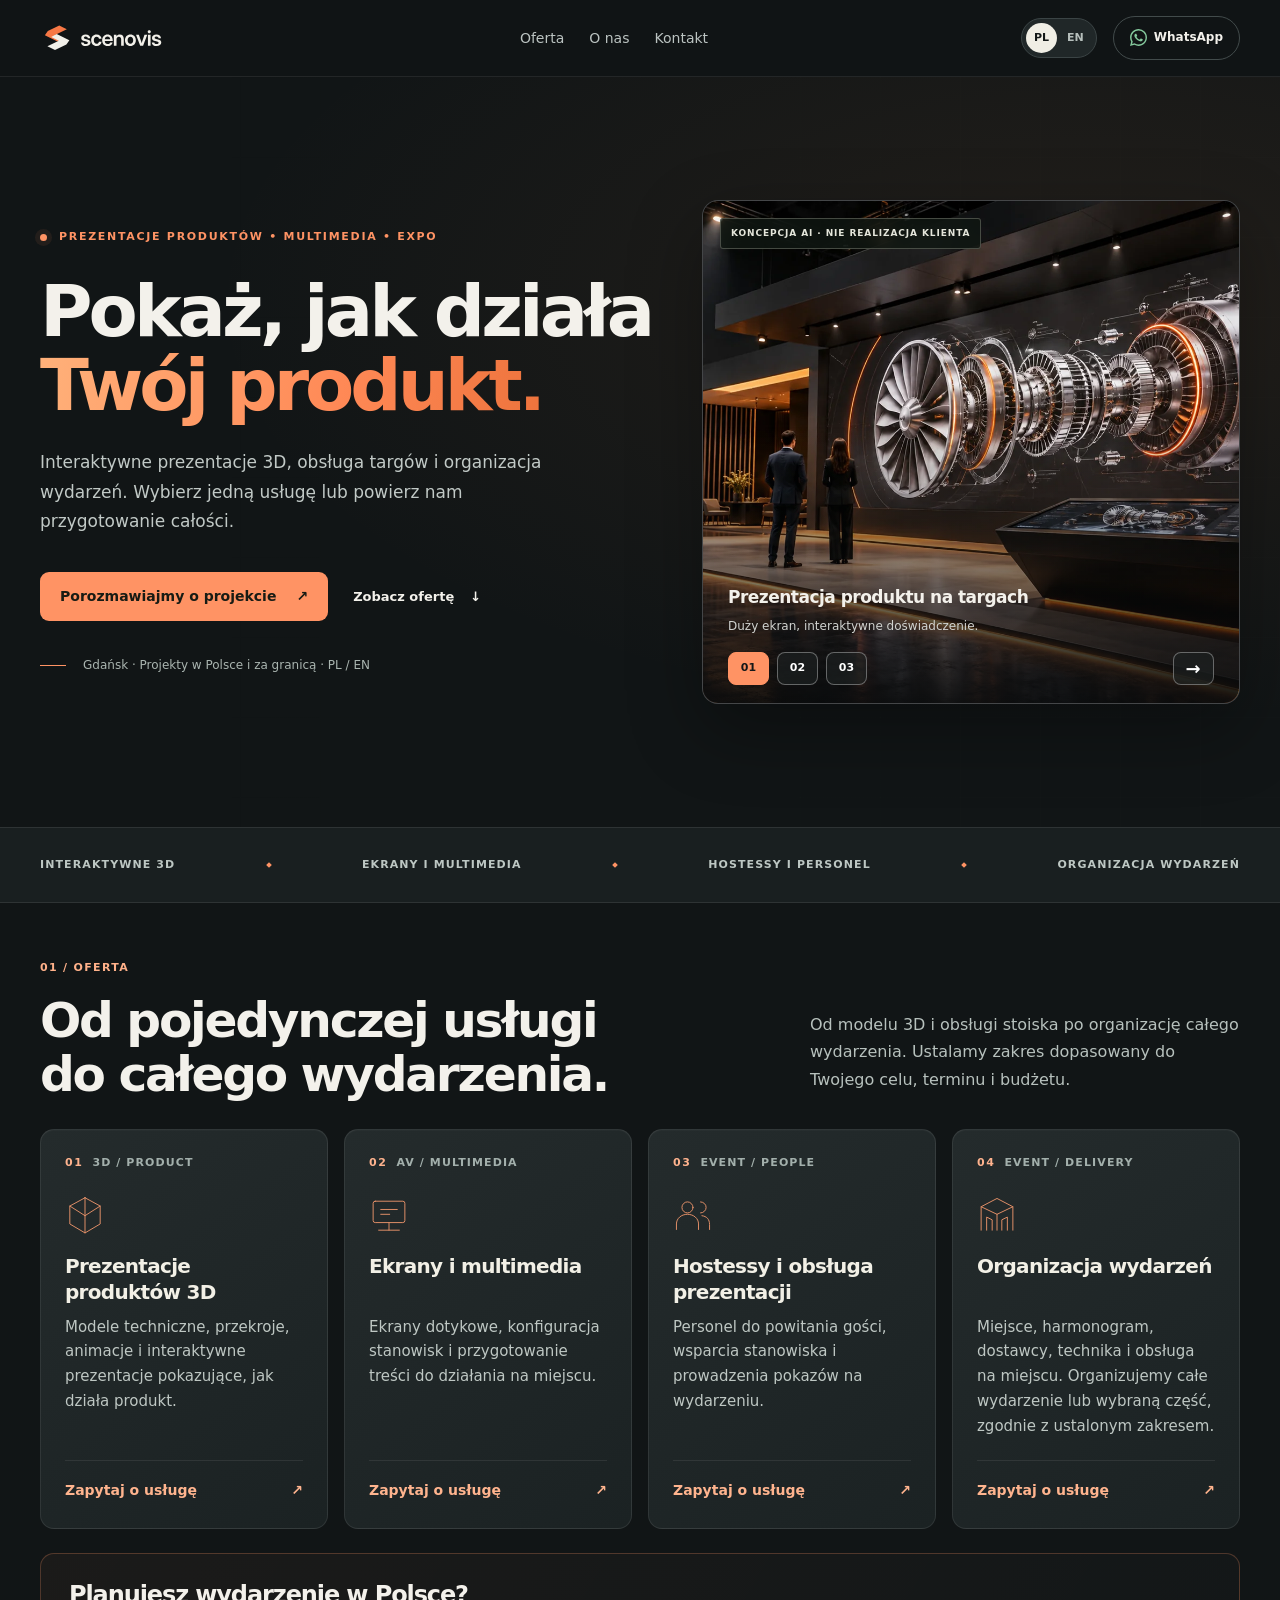
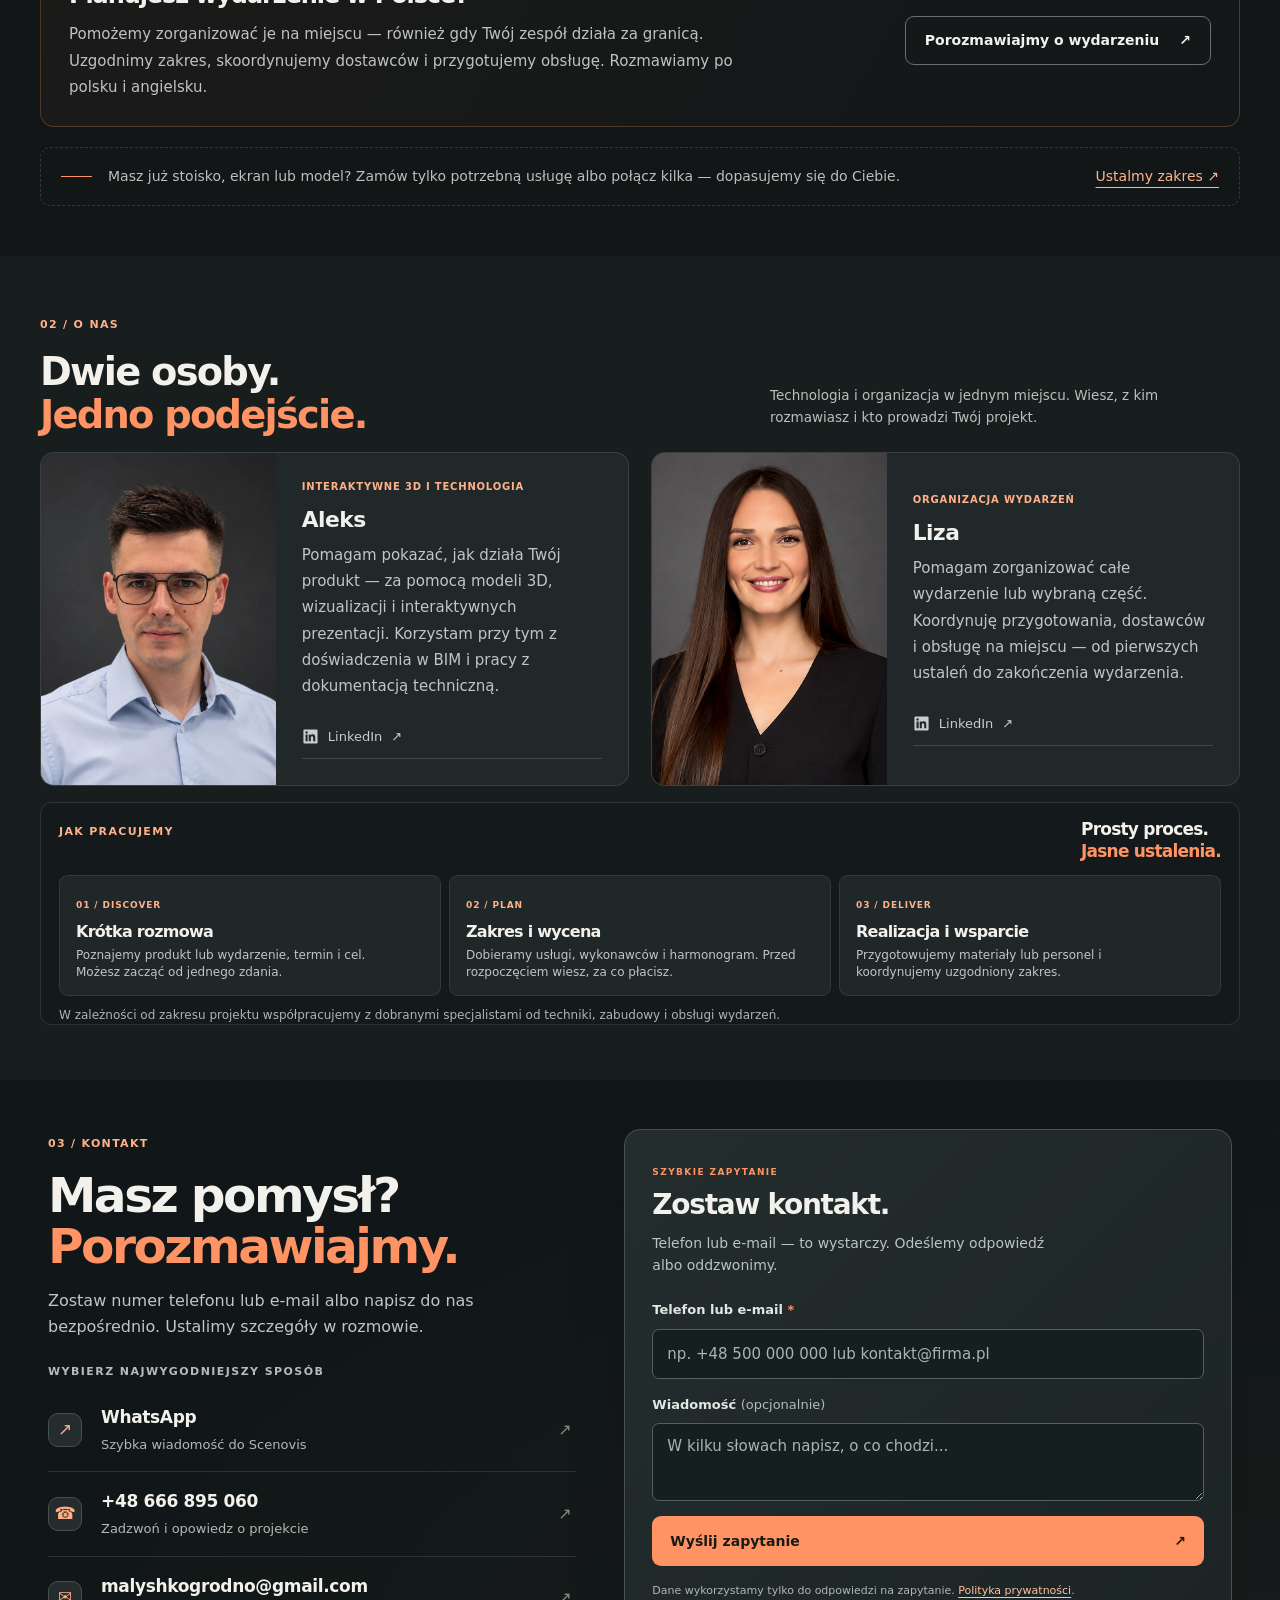
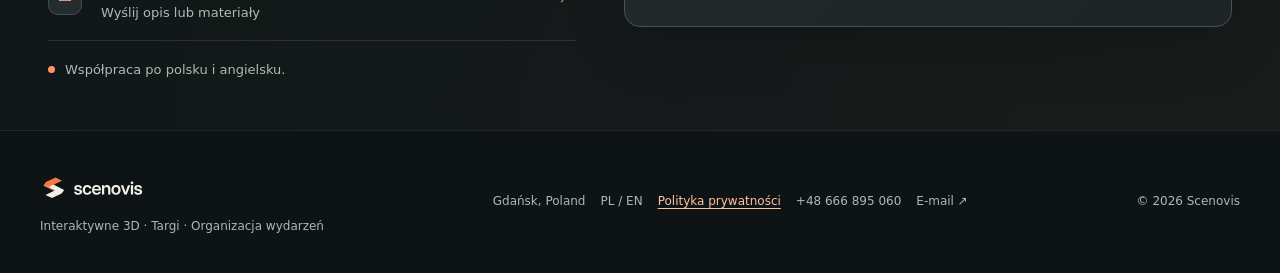
==== commit 3ce9218f: "Scenovis V5 - formularz i mobile" ====
--- a/index.html
+++ b/index.html
@@ -5,7 +5,7 @@
 <meta charset="utf-8"/>
 <meta content="width=device-width, initial-scale=1" name="viewport"/>
 <title>Scenovis — prezentacje 3D i organizacja wydarzeń</title>
-<meta content="Interaktywne prezentacje 3D, multimedia, obsługa targów i organizacja całych wydarzeń. Wsparcie na miejscu w Polsce. Współpraca PL / EN / RU." name="description"/>
+<meta content="Interaktywne prezentacje 3D, multimedia, obsługa targów i organizacja całych wydarzeń. Wsparcie na miejscu w Polsce. Współpraca PL / EN." name="description"/>
 <meta content="#111315" name="theme-color"/>
 <meta content="Scenovis — prezentacje produktów, 3D i EXPO" property="og:title"/>
 <meta content="Twój produkt w centrum uwagi. Interaktywne 3D, multimedia i elastyczna obsługa wydarzeń." property="og:description"/>
@@ -21,16 +21,13 @@
 <a aria-label="Scenovis — strona główna" class="brand" href="#top"><img alt="scenovis" height="54" src="assets/approved-606f74b408c8.svg" width="184"/></a>
 <nav aria-label="Main navigation" class="nav" id="nav">
 <a data-i18n="navServices" href="#services">Oferta</a>
-<a data-i18n="navExamples" href="#examples">Przykłady</a>
-<a data-i18n="navApproach" href="#approach">Jak pracujemy</a>
 <a data-i18n="navAbout" href="#about">O nas</a>
 <a data-i18n="navContact" href="#contact">Kontakt</a>
 </nav>
 <div class="header-actions">
-<div aria-label="Language / Język / Язык" class="lang-control" role="group">
+<div aria-label="Language / Język" class="lang-control" role="group">
 <button aria-pressed="true" data-lang="pl" type="button">PL</button>
 <button aria-pressed="false" data-lang="en" type="button">EN</button>
-<button aria-pressed="false" data-lang="ru" type="button">RU</button>
 </div>
 <a aria-label="WhatsApp" class="head-wa" href="https://wa.me/48666895060" id="whatsapp-header" rel="noopener noreferrer" target="_blank"><svg aria-hidden="true" height="17" viewBox="0 0 24 24" width="17"><path d="M20.52 3.47A11.85 11.85 0 0 0 12.02 0C5.44 0 .08 5.35.08 11.94c0 2.1.55 4.17 1.61 5.99L0 24l6.23-1.63a11.88 11.88 0 0 0 5.78 1.47h.01c6.57 0 11.94-5.36 11.94-11.94 0-3.19-1.24-6.19-3.44-8.43Zm-8.5 18.36a9.86 9.86 0 0 1-5.02-1.38l-.36-.21-3.73.98.99-3.64-.24-.38a9.91 9.91 0 0 1-1.52-5.26A9.9 9.9 0 0 1 12.03 2a9.83 9.83 0 0 1 7.03 2.92 9.89 9.89 0 0 1 2.9 7.02c0 5.46-4.46 9.9-9.94 9.9Zm5.43-7.4c-.3-.15-1.76-.87-2.03-.97-.27-.1-.46-.15-.65.15-.19.3-.75.97-.92 1.17-.17.19-.34.22-.64.07-.3-.15-1.25-.46-2.38-1.47-.88-.78-1.47-1.75-1.65-2.05-.17-.3-.02-.46.14-.61.14-.14.3-.34.45-.51.15-.17.2-.3.3-.5.1-.19.05-.37-.02-.52-.07-.15-.65-1.58-.89-2.16-.23-.57-.47-.49-.65-.5h-.55c-.19 0-.5.07-.77.37-.26.3-1.01.99-1.01 2.43 0 1.43 1.04 2.82 1.19 3.02.15.2 2.05 3.13 4.97 4.39.7.3 1.24.48 1.66.61.7.23 1.33.19 1.83.12.56-.08 1.76-.72 2.01-1.42.25-.7.25-1.3.17-1.43-.07-.13-.27-.21-.57-.36Z" fill="currentColor"></path></svg><span>WhatsApp</span></a>
 <button aria-controls="nav" aria-expanded="false" aria-label="Menu" class="menu-toggle" id="menu-toggle" type="button"><span></span><span></span></button>
@@ -49,16 +46,16 @@
 <a class="button button-main" href="#contact"><span data-i18n="ctaTalk">Porozmawiajmy o projekcie</span><span aria-hidden="true">↗</span></a>
 <a class="text-link" href="#services"><span data-i18n="ctaExplore">Zobacz ofertę</span><span aria-hidden="true">↓</span></a>
 </div>
-<div class="hero-bottom"><span class="tiny-rule"></span><span data-i18n="heroFooter">Gdańsk · Projekty w Polsce i za granicą · PL / EN / RU</span></div>
+<div class="hero-bottom"><span class="tiny-rule"></span><span data-i18n="heroFooter">Gdańsk · Projekty w Polsce i za granicą · PL / EN</span></div>
 </div>
-<div class="hero-art">
-<img alt="Wizualizacja koncepcji stoiska targowego z turbiną i ekranem" fetchpriority="high" height="941" src="assets/approved-d593d47fd46e.webp" width="1672"/>
-<div class="art-bottom">
-<div><b data-i18n="artTitle">Technologia, którą można zrozumieć.</b><span data-i18n="artText">Prezentacje, które przyciągają uwagę i wyjaśniają produkt.</span></div>
-<span aria-hidden="true" class="art-arrow">↗</span>
+<div class="hero-art" aria-label="Prezentacje Scenovis">
+<div class="hero-slides" id="hero-slides">
+  <div class="hero-slide is-active" data-slide="0"><img alt="Koncepcja multimedialnego stoiska targowego" fetchpriority="high" src="assets/approved-d593d47fd46e.webp"><span class="concept-label" data-i18n="conceptLabel">KONCEPCJA AI · NIE REALIZACJA KLIENTA</span></div>
+  <div class="hero-slide" data-slide="1"><img alt="Model techniczny rozłożonego silnika" loading="lazy" src="assets/approved-3597bdbe1510.webp"><span class="concept-label" data-i18n="conceptLabel">KONCEPCJA AI · NIE REALIZACJA KLIENTA</span></div>
+  <div class="hero-slide hero-slide-video" data-slide="2"><div class="video-placeholder"><div class="video-symbol">▶</div><b data-i18n="videoSoonTitle">Tu pojawi się Twój film 3D</b><span data-i18n="videoSoonText">Miejsce na wideo z prezentacją produktu lub model interaktywny.</span></div></div>
 </div>
-<span class="concept-label" data-i18n="conceptLabel">KONCEPCJA AI · NIE REALIZACJA KLIENTA</span>
-</div>
+<div class="art-bottom"><div><b id="hero-media-title">Prezentacja produktu na targach</b><span id="hero-media-desc">Technologia, która przyciąga uwagę i wyjaśnia produkt.</span></div></div>
+<div class="hero-controls" aria-label="Wybierz prezentację"><button class="hero-dot active" type="button" data-target-slide="0" aria-label="Stoisko targowe" aria-pressed="true">01</button><button class="hero-dot" type="button" data-target-slide="1" aria-label="Produkt 3D" aria-pressed="false">02</button><button class="hero-dot" type="button" data-target-slide="2" aria-label="Wideo 3D" aria-pressed="false">03</button><button class="hero-next" type="button" aria-label="Następny slajd">→</button></div>
 </div>
 </section>
 <div aria-label="Main services" class="service-rail"><div class="wrap rail-inner">
@@ -73,25 +70,47 @@
 <article class="service-card"><div class="service-num">03 <span>EVENT / PEOPLE</span></div><svg aria-hidden="true" class="service-icon" viewBox="0 0 58 58"><circle cx="21" cy="18" r="8"></circle><path d="M5 50V42c0-8 7-14 16-14s16 6 16 14v8M40 10a8 8 0 0 1 0 16M42 30c7 1 11 5 11 13v7"></path></svg><h3 data-i18n="service3Title">Hostessy i obsługa prezentacji</h3><p data-i18n="service3Desc">Personel do powitania gości, wsparcia stanowiska i prowadzenia pokazów na wydarzeniu.</p><button class="service-link" data-service="people" type="button"><span data-i18n="serviceAction">Zapytaj o usługę</span> ↗</button></article>
 <article class="service-card"><div class="service-num">04 <span>EVENT / DELIVERY</span></div><svg aria-hidden="true" class="service-icon" viewBox="0 0 58 58"><path d="M6 51V17l23-12 23 12v34M6 17l23 11 23-11M29 28v23M14 51V32l8 4v15m14 0V36l8-4v19"></path></svg><h3 data-i18n="service4Title">Organizacja wydarzeń</h3><p data-i18n="service4Desc">Miejsce, harmonogram, dostawcy, technika i obsługa na miejscu. Organizujemy całe wydarzenie lub wybraną część, zgodnie z ustalonym zakresem.</p><button class="service-link" data-service="event" type="button"><span data-i18n="serviceAction">Zapytaj o usługę</span> ↗</button></article>
 </div>
-<aside class="event-poland"><div><h3 data-i18n="eventPolandTitle">Planujesz wydarzenie w Polsce?</h3><p data-i18n="eventPolandText">Pomożemy zorganizować je na miejscu — również gdy Twój zespół działa za granicą. Uzgodnimy zakres, skoordynujemy dostawców i przygotujemy obsługę. Rozmawiamy po polsku, angielsku i rosyjsku.</p></div><button class="button button-outline" type="button" data-service="event"><span data-i18n="eventPolandAction">Porozmawiajmy o wydarzeniu</span><span aria-hidden="true">↗</span></button></aside><div class="service-foot"><span class="orange-line"></span><p data-i18n="servicesFoot">Masz już stoisko, ekran lub model? Zamów tylko potrzebną usługę albo połącz kilka — dopasujemy się do Ciebie.</p><a data-i18n="servicesFootAction" href="#contact">Ustalmy zakres ↗</a></div>
+<aside class="event-poland"><div><h3 data-i18n="eventPolandTitle">Planujesz wydarzenie w Polsce?</h3><p data-i18n="eventPolandText">Pomożemy zorganizować je na miejscu — również gdy Twój zespół działa za granicą. Uzgodnimy zakres, skoordynujemy dostawców i przygotujemy obsługę. Rozmawiamy po polsku i angielsku.</p></div><button class="button button-outline" type="button" data-service="event"><span data-i18n="eventPolandAction">Porozmawiajmy o wydarzeniu</span><span aria-hidden="true">↗</span></button></aside><div class="service-foot"><span class="orange-line"></span><p data-i18n="servicesFoot">Masz już stoisko, ekran lub model? Zamów tylko potrzebną usługę albo połącz kilka — dopasujemy się do Ciebie.</p><a data-i18n="servicesFootAction" href="#contact">Ustalmy zakres ↗</a></div>
 </div>
 </section>
-<section class="section section-alt" id="examples">
-<div class="wrap"><div class="section-heading"><div><span class="section-index">02 / <span data-i18n="examplesIndex">PRZYKŁADY ZASTOSOWAŃ</span></span><h2 data-i18n-html="examplesTitle">Złożony produkt.<br/><em>Prosta prezentacja.</em></h2></div><p data-i18n="examplesLead">Pokazujemy, jak działa produkt i co kryje się w środku. Gotowa prezentacja może też służyć po targach — w sprzedaży, showroomie i online.</p></div>
-<div class="cases-grid">
-<article class="case-card case-large"><div class="case-media"><img alt="Wizualizacja koncepcyjna stoiska z interaktywną turbiną" height="941" loading="eager" src="assets/approved-d593d47fd46e.webp" width="1672"/><span class="case-tag" data-i18n="caseTag1">KONCEPCJA AI / EXPO</span></div><div class="case-body"><span class="case-number">01 / SHOW THE EXPERIENCE</span><h3 data-i18n="case1Title">Stoisko, które pokazuje więcej.</h3><p data-i18n="case1Desc">Duży ekran przyciąga uwagę, a interaktywna prezentacja pomaga zagłębić się w szczegóły produktu.</p></div></article>
-<article class="case-card"><div class="case-media"><img alt="Wizualizacja koncepcyjna rozłożonego silnika elektrycznego" height="1024" loading="eager" src="assets/approved-3597bdbe1510.webp" width="1536"/><span class="case-tag" data-i18n="caseTag2">KONCEPCJA AI / PRODUKT 3D</span></div><div class="case-body"><span class="case-number">02 / EXPLAIN THE COMPLEX</span><h3 data-i18n="case2Title">Pokaż to, czego nie widać.</h3><p data-i18n="case2Desc">Przekroje, widoki rozłożone i animacje pomagają wyjaśnić budowę i działanie urządzenia.</p></div></article>
-</div>
-<p class="fineprint" data-i18n="conceptDisclaimer">Powyższe ilustracje są koncepcjami przygotowanymi z użyciem AI, a nie zrealizowanymi projektami klientów Scenovis.</p>
-</div>
-</section>
-<section class="section" id="approach"><div class="wrap"><div class="section-heading"><div><span class="section-index">03 / <span data-i18n="stepsIndex">JAK PRACUJEMY</span></span><h2 data-i18n-html="stepsTitle">Prosty proces.<br/><em>Jasne ustalenia.</em></h2></div><p data-i18n="stepsLead">Od pierwszego kontaktu wiesz, co obejmuje projekt, kto za co odpowiada i na kiedy wszystko będzie gotowe.</p></div><div class="steps-grid"><div class="step"><span>01 / DISCOVER</span><h3 data-i18n="step1Title">Krótka rozmowa</h3><p data-i18n="step1Desc">Poznajemy produkt lub wydarzenie, termin i cel. Możesz zacząć od jednego zdania.</p></div><div class="step"><span>02 / PLAN</span><h3 data-i18n="step2Title">Zakres i wycena</h3><p data-i18n="step2Desc">Dobieramy usługi, wykonawców i harmonogram. Przed rozpoczęciem wiesz, za co płacisz.</p></div><div class="step"><span>03 / DELIVER</span><h3 data-i18n="step3Title">Realizacja i wsparcie</h3><p data-i18n="step3Desc">Przygotowujemy materiały lub personel i koordynujemy uzgodniony zakres.</p></div></div></div></section>
-<section class="section section-alt about-section" id="about"><div class="wrap"><div class="section-heading"><div><span class="section-index">04 / <span data-i18n="aboutIndex">O NAS</span></span><h2 data-i18n-html="aboutTitle">Dwie osoby.<br/><em>Jedno podejście.</em></h2></div><p data-i18n="aboutLead">Technologia i organizacja w jednym miejscu. Wiesz, z kim rozmawiasz i kto prowadzi Twój projekt.</p></div><div class="team-grid"><article class="team-member"><div class="team-photo"><img alt="Aleks" decoding="async" height="1067" loading="lazy" src="assets/approved-497252eda6dc.webp" width="800"/></div><div class="team-info"><span data-i18n="aleksRole">INTERAKTYWNE 3D I TECHNOLOGIA</span><h3>Aleks</h3><p data-i18n="aleksDesc">Pomagam pokazać, jak działa Twój produkt — za pomocą modeli 3D, wizualizacji i interaktywnych prezentacji. Korzystam przy tym z doświadczenia w BIM i pracy z dokumentacją techniczną.</p><a class="team-linkedin" href="https://www.linkedin.com/in/aleks-malyshka/" target="_blank" rel="noopener noreferrer" aria-label="LinkedIn — Aleks"><svg aria-hidden="true" viewBox="0 0 24 24" fill="currentColor"><path d="M20.45 2H3.55C2.69 2 2 2.68 2 3.52v16.96c0 .84.69 1.52 1.55 1.52h16.9c.86 0 1.55-.68 1.55-1.52V3.52c0-.84-.69-1.52-1.55-1.52ZM7.93 18.75H4.98V9.2h2.95v9.55ZM6.45 7.9a1.71 1.71 0 1 1 0-3.42 1.71 1.71 0 0 1 0 3.42Zm12.3 10.85H15.8V14.1c0-1.11-.02-2.54-1.55-2.54-1.55 0-1.79 1.21-1.79 2.46v4.73H9.51V9.2h2.83v1.3h.04c.39-.74 1.36-1.52 2.79-1.52 2.98 0 3.58 1.96 3.58 4.51v5.26Z"/></svg><span>LinkedIn</span><span aria-hidden="true">↗</span></a></div></article><article class="team-member"><div class="team-photo team-photo-liza"><img alt="Liza" width="1122" height="1402" loading="lazy" decoding="async" src="assets/liza-scenovis.png"/></div><div class="team-info"><span data-i18n="lizaRole">ORGANIZACJA WYDARZEŃ</span><h3>Liza</h3><p data-i18n="lizaDesc">Pomagam zorganizować całe wydarzenie lub wybraną część. Koordynuję przygotowania, dostawców i obsługę na miejscu — od pierwszych ustaleń do zakończenia wydarzenia.</p><a class="team-linkedin" href="https://www.linkedin.com/in/liza-m-9b4834368/" target="_blank" rel="noopener noreferrer" aria-label="LinkedIn — Liza"><svg aria-hidden="true" viewBox="0 0 24 24" fill="currentColor"><path d="M20.45 2H3.55C2.69 2 2 2.68 2 3.52v16.96c0 .84.69 1.52 1.55 1.52h16.9c.86 0 1.55-.68 1.55-1.52V3.52c0-.84-.69-1.52-1.55-1.52ZM7.93 18.75H4.98V9.2h2.95v9.55ZM6.45 7.9a1.71 1.71 0 1 1 0-3.42 1.71 1.71 0 0 1 0 3.42Zm12.3 10.85H15.8V14.1c0-1.11-.02-2.54-1.55-2.54-1.55 0-1.79 1.21-1.79 2.46v4.73H9.51V9.2h2.83v1.3h.04c.39-.74 1.36-1.52 2.79-1.52 2.98 0 3.58 1.96 3.58 4.51v5.26Z"/></svg><span>LinkedIn</span><span aria-hidden="true">↗</span></a></div></article></div><div class="about-note"><span data-i18n="teamNote">W zależności od zakresu projektu współpracujemy z dobranymi specjalistami od techniki, zabudowy i obsługi wydarzeń.</span></div></div></section>
-<section class="section contact-section" id="contact"><div class="wrap"><div class="contact-grid"><div class="contact-left"><div class="contact-header"><span class="section-index">05 / <span data-i18n="contactIndex">KONTAKT</span></span><h2 data-i18n-html="contactTitle">Masz pomysł?<br/><em>Porozmawiajmy.</em></h2><p data-i18n="contactLead">Napisz dwa zdania albo zostaw numer telefonu lub e-mail. Wspólnie ustalimy, jaki zakres ma sens.</p></div><div class="direct-methods"><div class="direct-label" data-i18n="contactDirect">WYBIERZ NAJWYGODNIEJSZY SPOSÓB</div><a class="contact-method" href="https://wa.me/48666895060" id="wa-contact" rel="noopener noreferrer" target="_blank"><span class="method-icon">↗</span><span><strong>WhatsApp</strong><small data-i18n="waSub">Szybka wiadomość do Scenovis</small></span><span class="method-arrow">↗</span></a><a class="contact-method" href="tel:+48666895060"><span class="method-icon">☎</span><span><strong>+48 666 895 060</strong><small data-i18n="phoneSub">Zadzwoń i opowiedz o projekcie</small></span><span class="method-arrow">↗</span></a><a class="contact-method" href="mailto:malyshkogrodno@gmail.com"><span class="method-icon">✉</span><span><strong>malyshkogrodno@gmail.com</strong><small data-i18n="emailSub">Wyślij opis lub materiały</small></span><span class="method-arrow">↗</span></a><div class="contact-extra"><span class="status-dot"></span><span data-i18n="contactExtra">Współpraca po polsku, angielsku i rosyjsku.</span></div></div></div>
-<div class="form-panel"><div class="form-heading"><div><span class="form-eyebrow" data-i18n="formEyebrow">SZYBKIE ZAPYTANIE</span><h3 data-i18n="formTitle">W czym możemy pomóc?</h3></div></div><p class="form-sub" data-i18n="formIntro">Wybierz temat, zostaw kontakt i krótko opisz potrzebę. Resztę ustalimy podczas rozmowy.</p>
-<form id="inquiry" novalidate=""><div class="form-row"><div class="field"><label data-i18n-html="nameLabel" for="name">Imię <span class="optional">(opcjonalnie)</span></label><input autocomplete="name" data-placeholder="namePlaceholder" id="name" maxlength="100" name="name" placeholder="Jak mamy się zwracać?" type="text"/></div><div class="field"><label data-i18n-html="contactLabel" for="contact-value">Telefon lub e-mail <span class="required">*</span></label><input autocomplete="email" data-placeholder="contactPlaceholder" aria-describedby="form-error" id="contact-value" maxlength="140" name="contact" placeholder="+48... lub e-mail" required="" type="text"/></div></div><div class="field"><label data-i18n="serviceLabel" for="service">Czego potrzebujesz?</label><select id="service" name="service"><option data-i18n="optNotSure" value="not-sure">Jeszcze nie wiem / potrzebuję porady</option><option data-i18n="opt3d" value="3d">Prezentacja 3D produktu</option><option data-i18n="optAv" value="av">Ekran lub multimedia</option><option data-i18n="optPeople" value="people">Hostessy / obsługa prezentacji</option><option data-i18n="optExpo" value="expo">Koordynacja stoiska / wydarzenia</option><option data-i18n="optEvent" value="event">Organizacja całego wydarzenia</option><option data-i18n="optOther" value="other">Inny temat</option></select></div><div class="field"><label data-i18n-html="messageLabel" for="message">Krótka wiadomość <span class="optional">(opcjonalnie)</span></label><textarea data-placeholder="messagePlaceholder" id="message" maxlength="1500" name="message" placeholder="Napisz, co planujesz i na kiedy..." rows="3"></textarea></div><div aria-label="Gotowe wiadomości" class="chips" role="group"><button class="chip" data-chip="pricing" data-i18n="chipPricing" type="button">Proszę o wycenę</button><button class="chip" data-chip="call" data-i18n="chipCall" type="button">Proszę o kontakt</button><button class="chip" data-chip="event" data-i18n="chipEvent" type="button">Mam wydarzenie</button></div><span aria-live="polite" class="form-error" id="form-error" role="status"></span><div class="form-actions"><button class="button button-main" id="send-wa" type="button"><span data-i18n="sendWa">Wyślij przez WhatsApp</span><span>↗</span></button><button class="button button-outline" id="send-mail" type="button"><span data-i18n="sendEmail">Przygotuj e-mail</span><span>↗</span></button></div><p class="form-disclaimer" data-i18n="formDisclaimer">Kliknięcie otwiera gotową wiadomość w WhatsApp lub aplikacji pocztowej. Wysłanie potwierdzasz tam — ta strona nie zapisuje Twoich danych.</p></form>
+<section class="section section-alt about-section" id="about"><div class="wrap"><div class="section-heading"><div><span class="section-index">02 / <span data-i18n="aboutIndex">O NAS</span></span><h2 data-i18n-html="aboutTitle">Dwie osoby.<br/><em>Jedno podejście.</em></h2></div><p data-i18n="aboutLead">Technologia i organizacja w jednym miejscu. Wiesz, z kim rozmawiasz i kto prowadzi Twój projekt.</p></div><div class="team-grid"><article class="team-member"><div class="team-photo"><img alt="Aleks" decoding="async" height="1067" loading="lazy" src="assets/approved-497252eda6dc.webp" width="800"/></div><div class="team-info"><span data-i18n="aleksRole">INTERAKTYWNE 3D I TECHNOLOGIA</span><h3>Aleks</h3><p data-i18n="aleksDesc">Pomagam pokazać, jak działa Twój produkt — za pomocą modeli 3D, wizualizacji i interaktywnych prezentacji. Korzystam przy tym z doświadczenia w BIM i pracy z dokumentacją techniczną.</p><a class="team-linkedin" href="https://www.linkedin.com/in/aleks-malyshka/" target="_blank" rel="noopener noreferrer" aria-label="LinkedIn — Aleks"><svg aria-hidden="true" viewBox="0 0 24 24" fill="currentColor"><path d="M20.45 2H3.55C2.69 2 2 2.68 2 3.52v16.96c0 .84.69 1.52 1.55 1.52h16.9c.86 0 1.55-.68 1.55-1.52V3.52c0-.84-.69-1.52-1.55-1.52ZM7.93 18.75H4.98V9.2h2.95v9.55ZM6.45 7.9a1.71 1.71 0 1 1 0-3.42 1.71 1.71 0 0 1 0 3.42Zm12.3 10.85H15.8V14.1c0-1.11-.02-2.54-1.55-2.54-1.55 0-1.79 1.21-1.79 2.46v4.73H9.51V9.2h2.83v1.3h.04c.39-.74 1.36-1.52 2.79-1.52 2.98 0 3.58 1.96 3.58 4.51v5.26Z"/></svg><span>LinkedIn</span><span aria-hidden="true">↗</span></a></div></article><article class="team-member"><div class="team-photo team-photo-liza"><img alt="Liza" width="1122" height="1402" loading="lazy" decoding="async" src="assets/liza-scenovis-refined.webp"/></div><div class="team-info"><span data-i18n="lizaRole">ORGANIZACJA WYDARZEŃ</span><h3>Liza</h3><p data-i18n="lizaDesc">Pomagam zorganizować całe wydarzenie lub wybraną część. Koordynuję przygotowania, dostawców i obsługę na miejscu — od pierwszych ustaleń do zakończenia wydarzenia.</p><a class="team-linkedin" href="https://www.linkedin.com/in/liza-m-9b4834368/" target="_blank" rel="noopener noreferrer" aria-label="LinkedIn — Liza"><svg aria-hidden="true" viewBox="0 0 24 24" fill="currentColor"><path d="M20.45 2H3.55C2.69 2 2 2.68 2 3.52v16.96c0 .84.69 1.52 1.55 1.52h16.9c.86 0 1.55-.68 1.55-1.52V3.52c0-.84-.69-1.52-1.55-1.52ZM7.93 18.75H4.98V9.2h2.95v9.55ZM6.45 7.9a1.71 1.71 0 1 1 0-3.42 1.71 1.71 0 0 1 0 3.42Zm12.3 10.85H15.8V14.1c0-1.11-.02-2.54-1.55-2.54-1.55 0-1.79 1.21-1.79 2.46v4.73H9.51V9.2h2.83v1.3h.04c.39-.74 1.36-1.52 2.79-1.52 2.98 0 3.58 1.96 3.58 4.51v5.26Z"/></svg><span>LinkedIn</span><span aria-hidden="true">↗</span></a></div></article></div><div class="about-process"><div class="process-top"><span class="section-index" data-i18n="stepsIndex">JAK PRACUJEMY</span><h3 data-i18n-html="stepsTitle">Prosty proces. <em>Jasne ustalenia.</em></h3></div><div class="steps-grid"><div class="step"><span>01 / DISCOVER</span><h3 data-i18n="step1Title">Krótka rozmowa</h3><p data-i18n="step1Desc">Poznajemy produkt lub wydarzenie, termin i cel. Możesz zacząć od jednego zdania.</p></div><div class="step"><span>02 / PLAN</span><h3 data-i18n="step2Title">Zakres i wycena</h3><p data-i18n="step2Desc">Dobieramy usługi, wykonawców i harmonogram. Przed rozpoczęciem wiesz, za co płacisz.</p></div><div class="step"><span>03 / DELIVER</span><h3 data-i18n="step3Title">Realizacja i wsparcie</h3><p data-i18n="step3Desc">Przygotowujemy materiały lub personel i koordynujemy uzgodniony zakres.</p></div></div><div class="about-note"><span data-i18n="teamNote">W zależności od zakresu projektu współpracujemy z dobranymi specjalistami od techniki, zabudowy i obsługi wydarzeń.</span></div></div></section>
+<section class="section contact-section" id="contact"><div class="wrap"><div class="contact-grid"><div class="contact-left"><div class="contact-header"><span class="section-index">03 / <span data-i18n="contactIndex">KONTAKT</span></span><h2 data-i18n-html="contactTitle">Masz pomysł?<br/><em>Porozmawiajmy.</em></h2><p data-i18n="contactLead">Napisz dwa zdania albo zostaw numer telefonu lub e-mail. Wspólnie ustalimy, jaki zakres ma sens.</p></div><div class="direct-methods"><div class="direct-label" data-i18n="contactDirect">WYBIERZ NAJWYGODNIEJSZY SPOSÓB</div><a class="contact-method" href="https://wa.me/48666895060" id="wa-contact" rel="noopener noreferrer" target="_blank"><span class="method-icon">↗</span><span><strong>WhatsApp</strong><small data-i18n="waSub">Szybka wiadomość do Scenovis</small></span><span class="method-arrow">↗</span></a><a class="contact-method" href="tel:+48666895060"><span class="method-icon">☎</span><span><strong>+48 666 895 060</strong><small data-i18n="phoneSub">Zadzwoń i opowiedz o projekcie</small></span><span class="method-arrow">↗</span></a><a class="contact-method" href="mailto:malyshkogrodno@gmail.com"><span class="method-icon">✉</span><span><strong>malyshkogrodno@gmail.com</strong><small data-i18n="emailSub">Wyślij opis lub materiały</small></span><span class="method-arrow">↗</span></a><div class="contact-extra"><span class="status-dot"></span><span data-i18n="contactExtra">Współpraca po polsku i angielsku.</span></div></div></div>
+<div class="form-panel"><div class="form-heading"><div><span class="form-eyebrow" data-i18n="formEyebrow">SZYBKIE ZAPYTANIE</span><h3 data-i18n="formTitle">Zostaw kontakt.</h3></div></div>
+<p class="form-sub" data-i18n="formIntro">Wpisz telefon lub e-mail. Odeślemy odpowiedź albo oddzwonimy.</p>
+<form id="inquiry" name="scenovis-contact" method="POST" data-netlify="true" data-netlify-honeypot="bot-field" novalidate>
+<input type="hidden" name="form-name" value="scenovis-contact" />
+<input type="hidden" name="email" id="netlify-reply" value="" />
+<input type="hidden" name="topic" id="service-topic" value="" />
+<p class="bot-trap" aria-hidden="true"><label>Leave this field empty <input name="bot-field" tabindex="-1" autocomplete="off" /></label></p>
+<div class="field"><label data-i18n-html="contactLabel" for="contact-value">Telefon lub e-mail <span class="required">*</span></label>
+<input id="contact-value" name="contact" type="text" inputmode="text" autocomplete="off" maxlength="140" placeholder="np. +48 500 000 000 lub kontakt@firma.pl" data-placeholder="contactPlaceholder" aria-describedby="form-error" required /></div>
+<div class="field"><label data-i18n-html="messageLabel" for="message">Wiadomość <span class="optional">(opcjonalnie)</span></label>
+<textarea id="message" name="message" maxlength="1500" rows="2" placeholder="W kilku słowach napisz, o co chodzi..." data-placeholder="messagePlaceholder"></textarea></div>
+<p id="form-error" class="form-error" role="alert" aria-live="polite"></p>
+<div class="form-actions"><button class="button button-main" id="send-inquiry" type="submit"><span data-i18n="sendInquiry">Wyślij zapytanie</span><span aria-hidden="true">↗</span></button></div>
+<p class="form-disclaimer" data-i18n-html="formDisclaimer">Dane wykorzystamy tylko do odpowiedzi na zapytanie. <a class="privacy-open" href="privacy.html">Polityka prywatności</a>.</p>
+</form>
 </div></div></div></section>
 </main>
-<footer class="footer"><div class="wrap footer-inner"><div class="footer-brand"><img alt="Scenovis" height="42" src="assets/approved-606f74b408c8.svg" width="145"/><span data-i18n="footerText">Interaktywne 3D · Targi · Organizacja wydarzeń</span></div><div class="footer-links"><span>Gdańsk, Poland</span><span>PL / EN / RU</span><a href="tel:+48666895060">+48 666 895 060</a><a href="mailto:malyshkogrodno@gmail.com">E-mail ↗</a></div><div class="copy">© <span id="year">2026</span> Scenovis</div></div></footer>
+<footer class="footer"><div class="wrap footer-inner"><div class="footer-brand"><img alt="Scenovis" height="42" src="assets/approved-606f74b408c8.svg" width="145"/><span data-i18n="footerText">Interaktywne 3D · Targi · Organizacja wydarzeń</span></div><div class="footer-links"><span>Gdańsk, Poland</span><span>PL / EN</span><a class="privacy-open" href="privacy.html" data-i18n="privacyLink">Polityka prywatności</a><a href="tel:+48666895060">+48 666 895 060</a><a href="mailto:malyshkogrodno@gmail.com">E-mail ↗</a></div><div class="copy">© <span id="year">2026</span> Scenovis</div></div></footer>
+
+<dialog id="privacy-modal" class="privacy-modal" aria-labelledby="policy-title">
+<div class="policy-top"><div><span class="form-eyebrow">SCENOVIS</span><h2 id="policy-title" data-i18n="privacyTitle">Polityka prywatności</h2></div><button type="button" id="privacy-close" class="privacy-close" aria-label="Close">×</button></div>
+<div class="privacy-body">
+<div data-privacy-lang="pl"><section class="policy-part"><h3>1. Administrator danych</h3><p><strong>[DO UZUPEŁNIENIA PRZED PUBLIKACJĄ: pełna nazwa / imię i nazwisko administratora oraz adres działalności lub adres do korespondencji]</strong>. Kontakt w sprawach danych osobowych: <a href="mailto:malyshkogrodno@gmail.com">malyshkogrodno@gmail.com</a>.</p></section>
+<section class="policy-part"><h3>2. Jakie dane i w jakim celu</h3><p>Gdy wysyłasz zapytanie, przetwarzamy wpisany numer telefonu lub adres e-mail, opcjonalną wiadomość oraz temat wybranej usługi. Wykorzystujemy je wyłącznie do udzielenia odpowiedzi i prowadzenia rozmów o współpracy. Podstawą jest nasz prawnie uzasadniony interes (art. 6 ust. 1 lit. f RODO) lub, jeśli prosisz o ofertę, podjęcie działań przed zawarciem umowy (art. 6 ust. 1 lit. b RODO).</p></section>
+<section class="policy-part"><h3>3. Komu przekazujemy dane</h3><p>Dane z formularza mogą być przetwarzane przez dostawcę strony i formularzy Netlify oraz niezbędnych dostawców obsługi poczty i infrastruktury. Przy wyborze usług spoza EOG stosowane będą odpowiednie mechanizmy ochrony danych. Przed publikacją należy potwierdzić warunki faktycznie wykorzystywanych dostawców.</p></section>
+<section class="policy-part"><h3>4. Jak długo je przechowujemy</h3><p>Przez okres potrzebny do odpowiedzi i ewentualnych ustaleń dotyczących współpracy, a następnie tak długo, jak wymaga tego uzasadniona ochrona przed roszczeniami lub obowiązujące przepisy. Nie wykorzystujemy formularza do automatycznej wysyłki marketingu.</p></section>
+<section class="policy-part"><h3>5. Twoje prawa</h3><p>Masz prawo dostępu do danych, ich sprostowania, usunięcia lub ograniczenia przetwarzania oraz, w odpowiednich sytuacjach, wniesienia sprzeciwu, przeniesienia danych i złożenia skargi do Prezesa UODO. Podanie kontaktu jest dobrowolne, ale konieczne, abyśmy mogli odpowiedzieć.</p></section>
+<section class="policy-part"><h3>6. Cookies i ustawienia strony</h3><p>W tej wersji strony nie dodaliśmy reklamowych ani analitycznych plików cookies. Strona zapisuje jedynie wybrany język w pamięci przeglądarki (localStorage), aby zapamiętać preferencję. Hosting może prowadzić techniczne logi serwera. Po dodaniu analityki lub osadzonych treści innych firm trzeba zaktualizować tę informację i w razie potrzeby wdrożyć zgodę.</p></section></div>
+<div data-privacy-lang="en" hidden><section class="policy-part"><h3>1. Data controller</h3><p><strong>[COMPLETE BEFORE PUBLISHING: full legal name of the controller and business or correspondence address]</strong>. For data protection requests, contact: <a href="mailto:malyshkogrodno@gmail.com">malyshkogrodno@gmail.com</a>.</p></section>
+<section class="policy-part"><h3>2. Data and purposes</h3><p>If you send an enquiry, we process the phone number or email address you enter, your optional message, and the selected service topic. We use this information to answer your enquiry and discuss possible cooperation. Our legal basis is legitimate interests (GDPR Article 6(1)(f)) or steps requested before entering into a contract (Article 6(1)(b)).</p></section>
+<section class="policy-part"><h3>3. Service providers</h3><p>Our website and form provider Netlify, and necessary email and hosting providers, may process enquiry data. Appropriate safeguards will be applied where providers operate outside the EEA. Please verify the terms of the actual service providers before publishing.</p></section>
+<section class="policy-part"><h3>4. Retention</h3><p>We keep your data for the time needed to respond and discuss potential cooperation, followed by any period necessary for legitimate legal claims or legal obligations. The form is not used for automatic marketing messages.</p></section>
+<section class="policy-part"><h3>5. Your rights</h3><p>You may request access to, correction or deletion of, or limits on processing of your data. Where applicable, you may object, request portability, and complain to the Polish supervisory authority (UODO). Providing a contact method is optional but needed for a reply.</p></section>
+<section class="policy-part"><h3>6. Cookies and local preferences</h3><p>This version of the website does not include advertising or analytics cookies. It only stores your language choice in browser localStorage as a preference. Hosting may collect technical server logs. If analytics or external embeds are added later, this notice and any applicable consent mechanism should be updated.</p></section></div>
+</div>
+<p class="policy-note" data-i18n="privacyNote">Projekt do uzupełnienia i sprawdzenia przed publikacją.</p>
+</dialog>
 </body>
 </html>
--- a/refinements.css
+++ b/refinements.css
@@ -102,3 +102,152 @@
 .event-poland p{max-width:710px;color:var(--muted);font-size:15px;line-height:1.75}
 .event-poland .button{flex-shrink:0;white-space:normal;text-align:left}
 @media(max-width:900px){.event-poland{align-items:flex-start;flex-direction:column;gap:20px;padding:24px}.event-poland h3{font-size:22px}}
+
+/* V3 - unified screen sections and media-first hero */
+.hero-art{isolation:isolate;min-height:clamp(380px,56vh,550px);overflow:hidden}
+.hero-slides,.hero-slide{position:absolute;inset:0}.hero-slide{opacity:0;visibility:hidden;transition:opacity .45s ease,visibility .45s;z-index:0}.hero-slide.is-active{opacity:1;visibility:visible;z-index:1}.hero-slide img{width:100%;height:100%;object-fit:cover;object-position:center center;display:block}.hero-art:after{z-index:1;background:linear-gradient(180deg,transparent 45%,rgba(8,10,11,.94) 100%)}.hero-art>.art-bottom{bottom:68px;right:25px;left:25px;pointer-events:none}.hero-controls{position:absolute;z-index:4;bottom:18px;left:25px;right:25px;display:flex;gap:8px;align-items:center}.hero-dot,.hero-next{border:1px solid #ffffff55;background:#1d2222aa;color:#fff;border-radius:8px;height:33px;min-width:41px;font-size:11px;font-weight:750}.hero-dot.active{background:#ff9364;color:#131718;border-color:#ff9364}.hero-next{margin-left:auto;font-size:18px}.hero-slide .concept-label{left:17px;top:17px}.video-placeholder{height:100%;width:100%;background:radial-gradient(circle at 50% 43%,#3e2e27,#191d1e 68%);display:flex;flex-direction:column;align-items:center;justify-content:center;text-align:center;padding:40px 40px 120px;gap:11px;color:#fff}.video-placeholder b{font-size:24px}.video-placeholder span{font-size:14px;color:#c5cac8;max-width:290px}.video-symbol{width:78px;height:78px;border:1px solid #ff9364;border-radius:50%;display:grid;place-items:center;font-size:24px;color:#ff9364;padding-left:4px;margin-bottom:8px}.hero-layout{min-height:0}.hero{padding-block:32px 40px}.team-grid{gap:16px}.team-photo,.team-photo.team-photo-liza{height:100%;min-height:300px;background:#363839}.team-photo img,.team-photo.team-photo-liza img{width:100%;height:100%;object-fit:cover;filter:none}.team-photo img{object-position:50% 36%;transform:scale(1.07);transform-origin:center 37%}.team-photo.team-photo-liza img{object-position:50% 34%;transform:scale(1.16);transform-origin:center 33%}.team-member{min-height:300px}.about-section{padding-block:clamp(30px,4vh,52px)}.about-section .section-heading{margin-bottom:22px}.about-process{margin-top:22px;padding:20px 22px 0;background:#141a1b;border:1px solid #ffffff1b;border-radius:14px}.process-top{display:flex;justify-content:space-between;align-items:baseline;gap:18px;margin-bottom:15px}.process-top .section-index{margin:0}.process-top h3{font-size:19px}.process-top h3 em{font-style:normal;color:#ff9364}.about-process .steps-grid{grid-template-columns:repeat(3,minmax(0,1fr));gap:10px}.about-process .step{padding:17px 18px;min-height:0;border-radius:10px;background:#202728}.about-process .step>span{font-size:10px}.about-process .step h3{font-size:17px;margin:8px 0 5px}.about-process .step p{font-size:12.5px;line-height:1.55}.about-note{margin-top:14px}.about-section .team-info{padding:21px}.about-section .team-info p{font-size:13px;line-height:1.65}.about-section .team-info h3{font-size:21px}.about-section .section-heading h2{font-size:clamp(32px,3.3vw,46px)}.about-section .section-heading>p{font-size:14px}.about-section .team-member{grid-template-columns:35% 65%}
+@media(min-width:1000px) and (min-height:740px){.about-section{min-height:calc(100svh - 76px);display:flex;align-items:center}.about-section>.wrap{width:min(1240px,calc(100% - 80px))}}
+@media(max-width:1000px){.about-section .team-member{grid-template-columns:34% 66%}.about-process .step{padding:15px}}
+@media(max-width:900px){.about-section .team-member{grid-template-columns:1fr}.team-photo,.team-photo.team-photo-liza{height:265px;min-height:265px}.about-process .steps-grid{grid-template-columns:1fr}.hero-art{min-height:370px}.about-section{display:block}}
+@media(max-width:650px){.hero-art{height:330px;min-height:330px}.hero-art>.art-bottom{bottom:66px}.video-placeholder b{font-size:19px}.about-process{padding:16px}.process-top{display:block}.process-top h3{margin-top:8px}.team-photo,.team-photo.team-photo-liza{height:310px;min-height:310px}}
+@media(prefers-reduced-motion:reduce){.hero-slide{transition:none}}
+
+
+/* V4 – viewport fit, cleaner hero fold, tighter about/process section */
+:root{--header-h:76px;--rail-h:74px}
+@media(min-width:901px){
+  .hero{
+    min-height:calc(100svh - var(--header-h) - var(--rail-h));
+    display:flex;
+    align-items:center;
+    padding-block:34px;
+  }
+  .hero-layout{min-height:100%;align-items:center}
+  .hero-copy{justify-content:center}
+  .hero-art{min-height:min(56svh,560px);height:100%}
+  .service-rail{min-height:var(--rail-h)}
+  .rail-inner{min-height:var(--rail-h)}
+}
+
+.team-grid{gap:14px}
+.team-member{min-height:280px}
+.team-photo,.team-photo.team-photo-liza{min-height:280px}
+.team-photo img{object-position:50% 34%;transform:scale(1.10);transform-origin:center 34%}
+.team-photo.team-photo-liza img{object-position:50% 31%;transform:scale(1.12);transform-origin:center 31%}
+
+.about-section{padding-block:clamp(22px,3.4vh,38px)}
+.about-section .section-heading{margin-bottom:16px;gap:26px;grid-template-columns:1.16fr .84fr}
+.about-section .section-heading h2{font-size:clamp(30px,3vw,42px)}
+.about-section .section-heading>p{font-size:13.5px;line-height:1.58;max-width:470px}
+.about-section .team-info{padding:18px 19px}
+.about-section .team-info>span{font-size:9px}
+.about-section .team-info h3{font-size:20px;margin:10px 0 8px}
+.about-section .team-info p{font-size:12.6px;line-height:1.56}
+.about-process{margin-top:16px;padding:16px 18px 0;border-radius:12px}
+.process-top{gap:16px;margin-bottom:12px}
+.process-top h3{font-size:17px}
+.about-process .steps-grid{gap:8px}
+.about-process .step{padding:14px 16px;border-radius:9px}
+.about-process .step>span{font-size:9px}
+.about-process .step h3{font-size:16px;margin:6px 0 4px}
+.about-process .step p{font-size:12px;line-height:1.44}
+.about-note{margin-top:10px;font-size:12px;line-height:1.5}
+
+@media(min-width:1000px) and (min-height:720px){
+  .about-section{min-height:calc(100svh - var(--header-h));display:flex;align-items:center}
+  .about-section>.wrap{display:flex;flex-direction:column;justify-content:center}
+}
+@media(min-width:1000px) and (max-height:860px){
+  .about-section{padding-block:18px}
+  .team-member{min-height:260px}
+  .team-photo,.team-photo.team-photo-liza{min-height:260px}
+  .about-section .team-info{padding:16px 17px}
+  .about-section .team-info p{font-size:12.2px;line-height:1.5}
+  .about-process{margin-top:12px;padding:14px 16px 0}
+  .process-top{margin-bottom:10px}
+  .process-top h3{font-size:16px}
+  .about-process .step{padding:12px 14px}
+  .about-process .step h3{font-size:15px}
+  .about-process .step p{font-size:11.4px;line-height:1.4}
+  .about-note{font-size:11.5px}
+}
+@media(max-width:1180px){
+  .about-section .section-heading{grid-template-columns:1fr;gap:10px}
+  .about-section .section-heading>p{max-width:680px}
+}
+@media(max-width:900px){
+  :root{--header-h:72px;--rail-h:auto}
+  .team-photo,.team-photo.team-photo-liza{height:250px;min-height:250px}
+  .team-photo img{object-position:50% 30%;transform:scale(1.08)}
+  .team-photo.team-photo-liza img{object-position:50% 28%;transform:scale(1.09)}
+  .about-section{display:block;padding-block:34px}
+  .about-process .steps-grid{grid-template-columns:1fr}
+}
+@media(max-width:650px){
+  :root{--header-h:68px}
+  .hero{padding-block:26px 34px}
+  .service-rail{display:none}
+  .about-section{padding-block:30px}
+  .about-process{padding:14px 14px 0}
+  .process-top{display:block}
+  .process-top h3{margin-top:6px}
+  .team-photo,.team-photo.team-photo-liza{height:290px;min-height:290px}
+}
+
+/* V5 – very short mobile-first enquiry; compact GDPR notice */
+#contact .form-panel{max-width:640px}
+#contact .form-sub{max-width:470px}
+#contact .form-actions{display:block;margin-top:13px}
+#contact .form-actions .button{width:100%;justify-content:space-between;min-height:50px;font-size:14px;padding:12px 17px}
+#contact .field{margin-bottom:15px}
+#contact .field input{min-height:49px;font-size:15px;padding:12px 14px}
+#contact .field textarea{min-height:78px;font-size:15px;padding:12px 14px}
+#contact .field label{font-size:13px;margin-bottom:8px}
+#contact .form-sub{font-size:14px;line-height:1.58;margin-bottom:23px}
+#contact .form-disclaimer{font-size:11px;line-height:1.55;color:#aeb8b3;margin:16px 0 0}
+#contact .form-disclaimer a,.footer .privacy-open{color:#ffc29f;text-decoration:underline;text-underline-offset:3px}
+#contact .form-error{min-height:0;margin:0;font-size:12px;line-height:1.5;color:#ffa47d}
+#contact .form-error:empty{display:none}
+#contact .form-error.success{color:#b5e0bf}
+#contact .button:disabled{opacity:.6;cursor:wait;transform:none}
+.bot-trap{position:absolute!important;width:1px!important;height:1px!important;overflow:hidden!important;clip:rect(0,0,0,0)!important;white-space:nowrap!important}
+.privacy-modal{position:fixed;inset:0;margin:auto;max-width:min(720px,calc(100% - 28px));max-height:85dvh;border-radius:16px;border:1px solid #495456;background:#1b2224;color:#f4f1ed;padding:24px 28px;box-shadow:0 25px 100px #000a;overflow:auto}
+.privacy-modal::backdrop{background:#060808bd;backdrop-filter:blur(4px)}
+.privacy-modal[open]{display:block}
+.privacy-modal [hidden]{display:none!important}
+.policy-top{display:flex;align-items:start;justify-content:space-between;gap:20px;margin-bottom:20px}
+.policy-top h2{font-size:clamp(24px,4vw,32px);margin-top:5px}
+.privacy-close{background:#283133;color:#f4f1ed;border:1px solid #526162;border-radius:9px;width:38px;height:38px;font-size:25px;line-height:1}
+.policy-part{padding:12px 0;border-top:1px solid #ffffff17}
+.policy-part h3{font-size:16px;margin-bottom:7px;letter-spacing:-.02em}
+.policy-part p{font-size:13px;color:#b9c4bf;line-height:1.68}
+.policy-part strong{color:#ffc69c}
+.policy-part a{text-decoration:underline;text-underline-offset:3px}
+.policy-note{font-size:12px;color:#ffa77b;padding-top:15px}
+.footer .privacy-open{font-size:12px}
+@media(max-width:900px){
+  #contact .form-panel{padding:24px 22px}
+  #contact .form-sub{font-size:14px;margin-bottom:20px}
+  #contact .field input,#contact .field textarea{font-size:16px;min-height:51px}
+  #contact .field textarea{min-height:78px}
+  #contact .field label{font-size:13px}
+  #contact .form-actions .button{min-height:50px;font-size:14px}
+  .privacy-modal{padding:20px 18px}
+}
+
+/* V5 mobile: the prominent enquiry is followed by only compact direct-contact options. */
+@media(max-width:650px){
+ #contact .contact-header{margin-bottom:15px}
+ #contact .contact-header h2{font-size:clamp(34px,9vw,44px);margin-bottom:9px}
+ #contact .contact-header p{font-size:14px;line-height:1.55}
+ #contact .direct-methods{padding:0}
+ #contact .direct-label,#contact .contact-extra,#contact #wa-contact{display:none}
+ #contact .contact-method{padding:8px 0;border:0;grid-template-columns:27px minmax(0,1fr);gap:8px}
+ #contact .contact-method strong{font-size:13px}
+ #contact .contact-method small,#contact .method-arrow{display:none}
+ #contact .method-icon{width:26px;height:26px;font-size:13px}
+ #contact .contact-grid{gap:18px}
+ #contact .form-panel{padding:22px 20px}
+ #contact .form-heading h3{font-size:25px}
+ #contact .form-sub{margin-bottom:16px}
+}
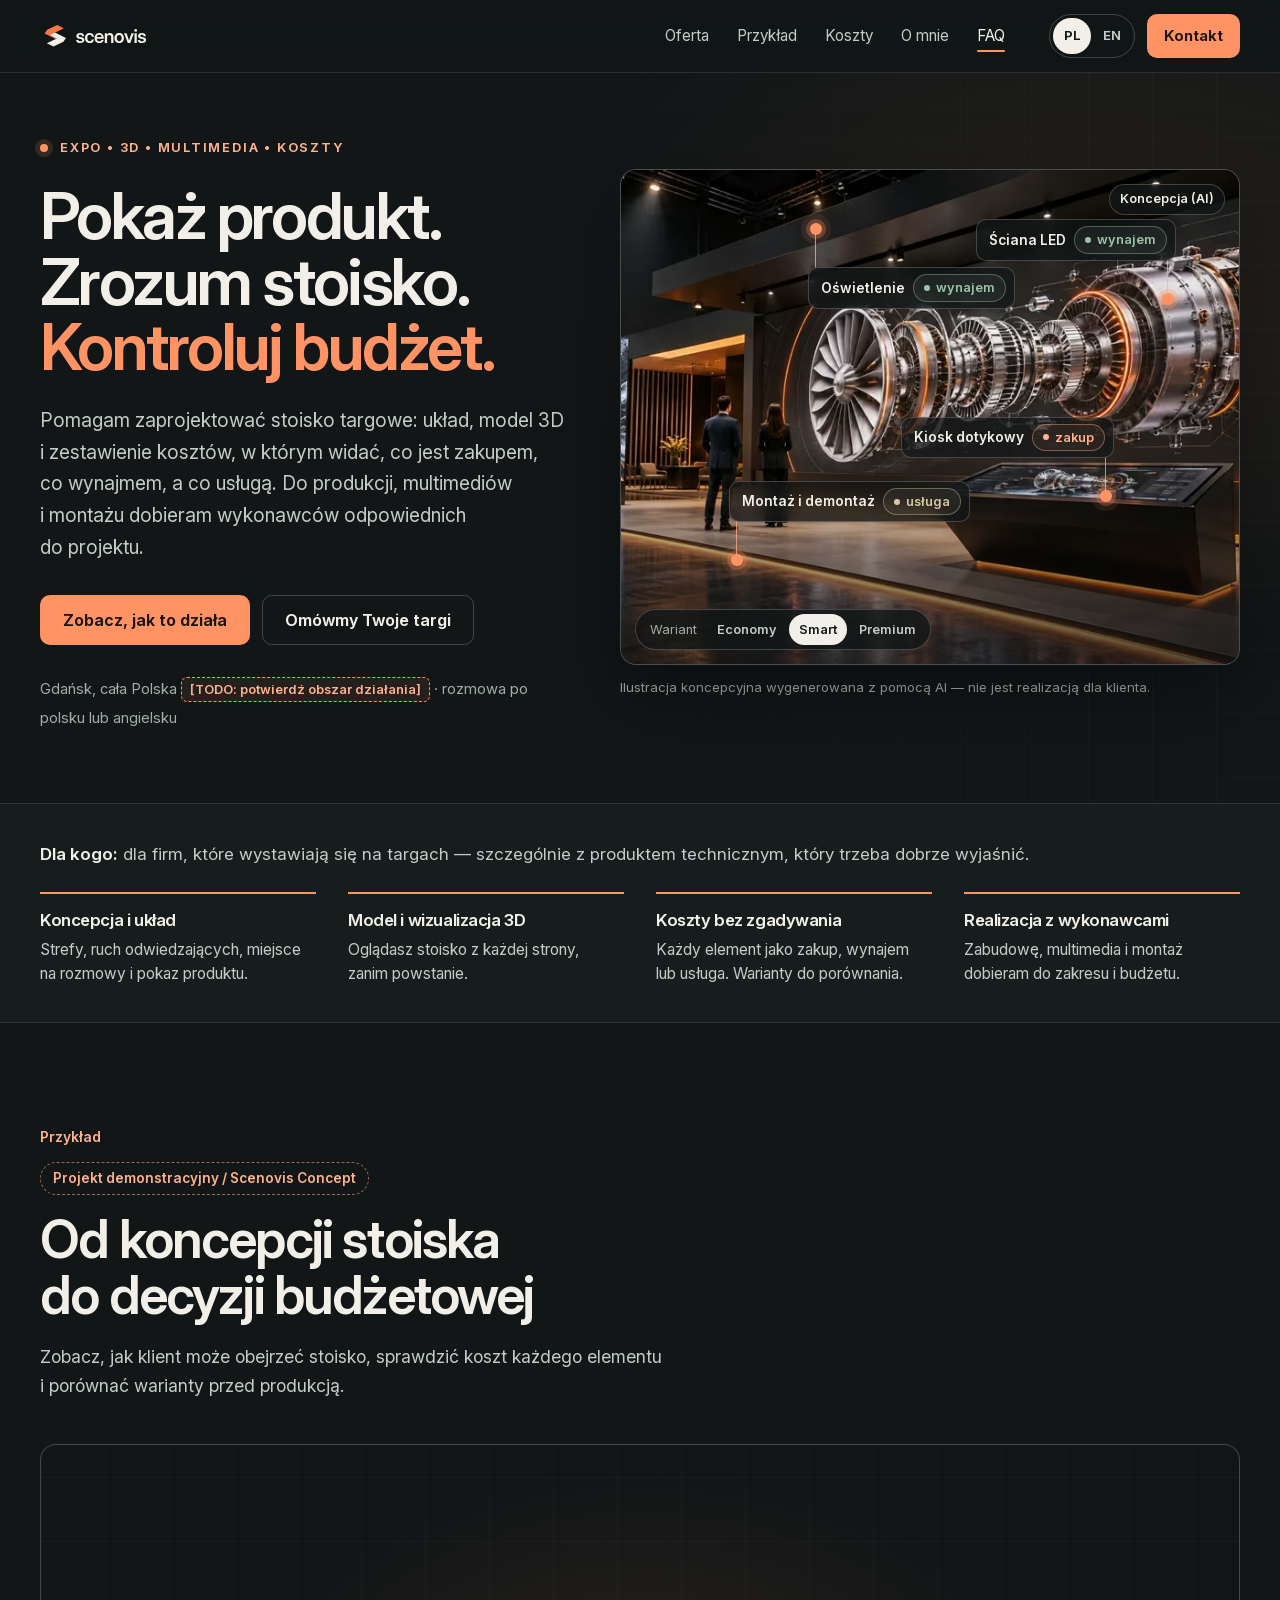
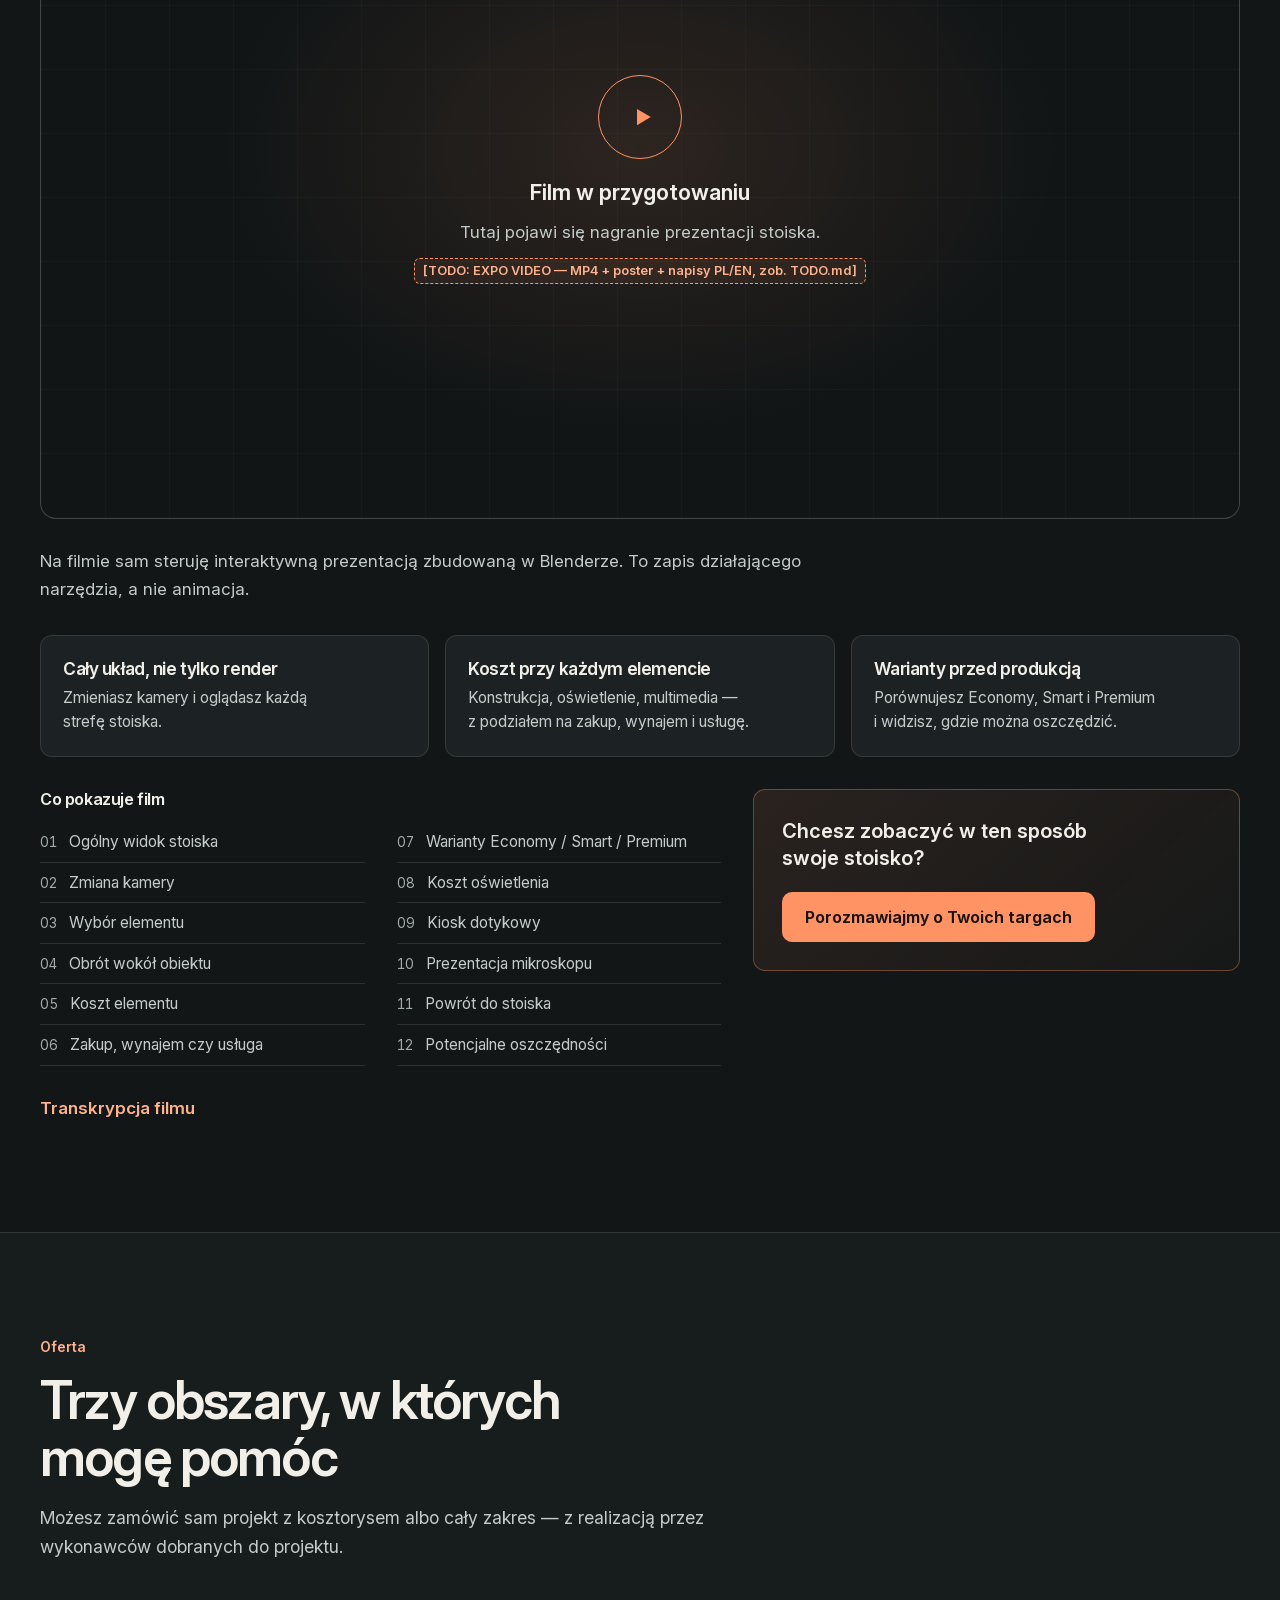
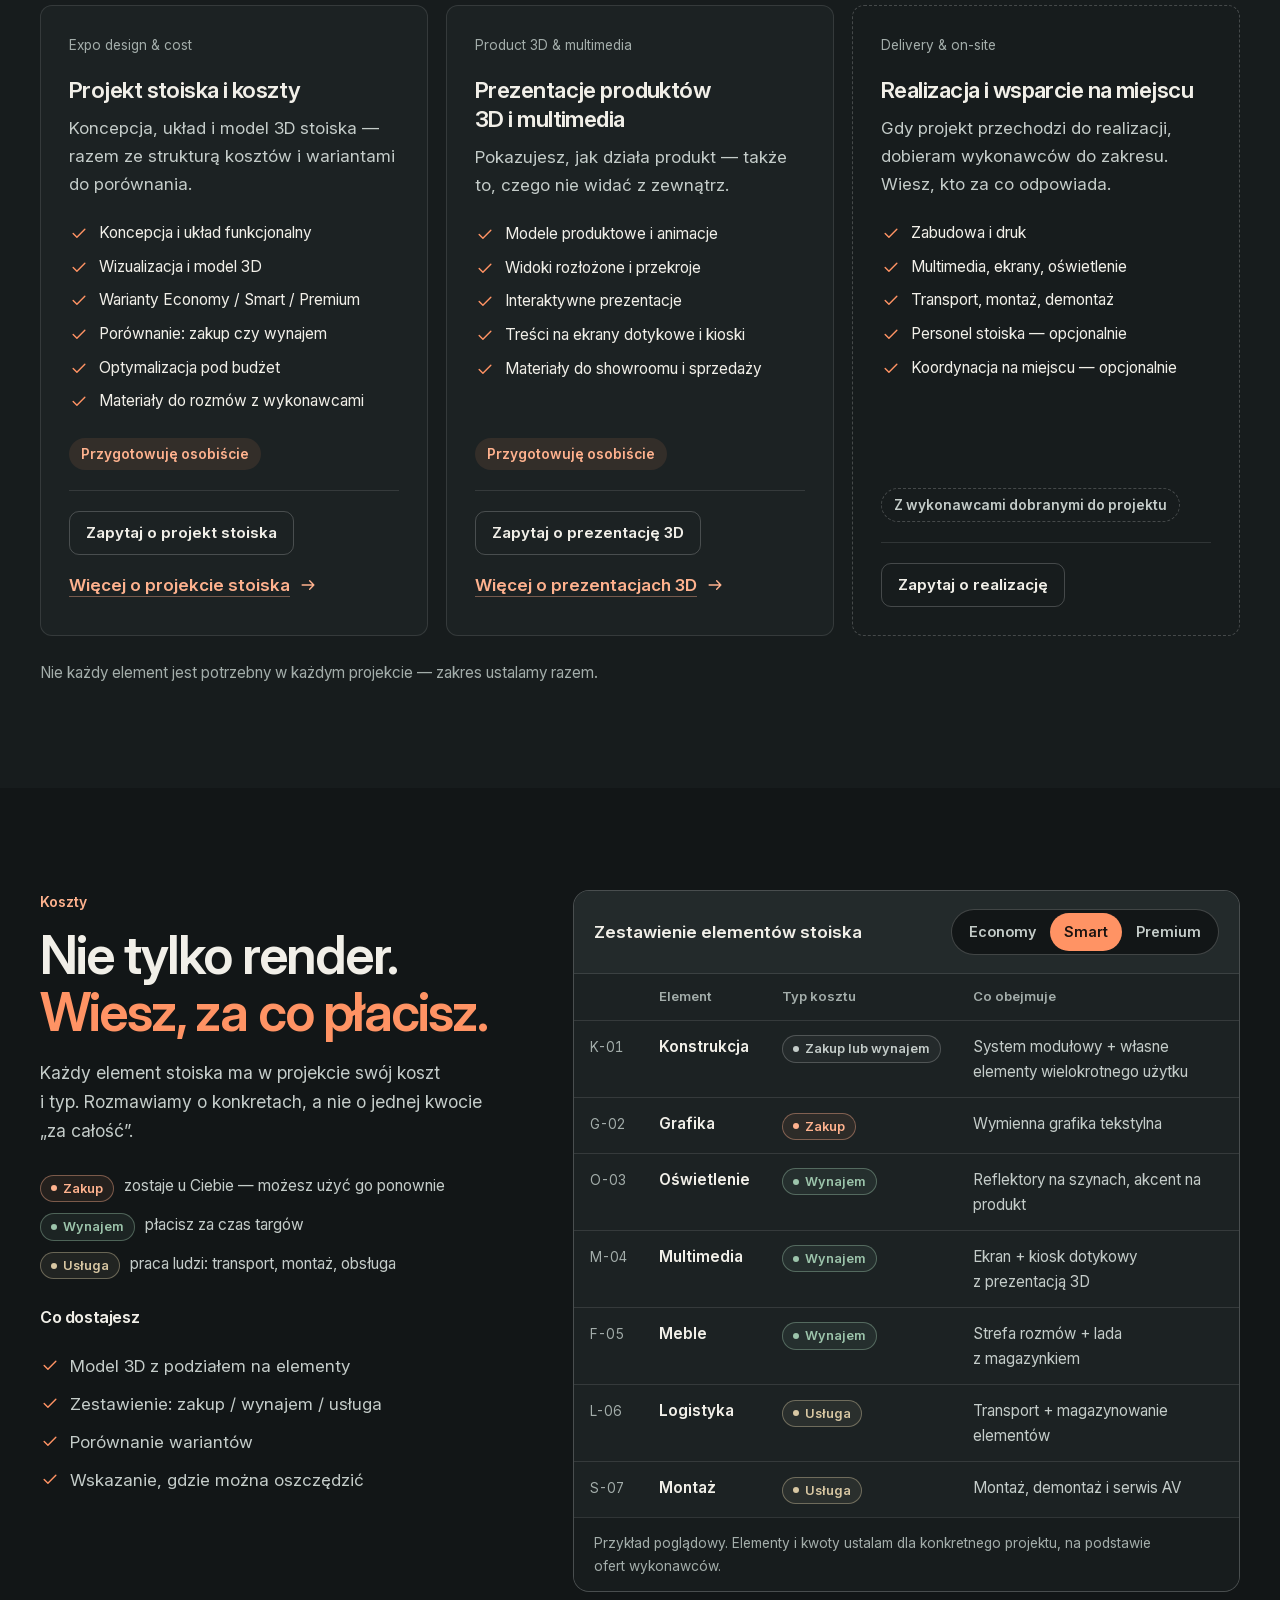
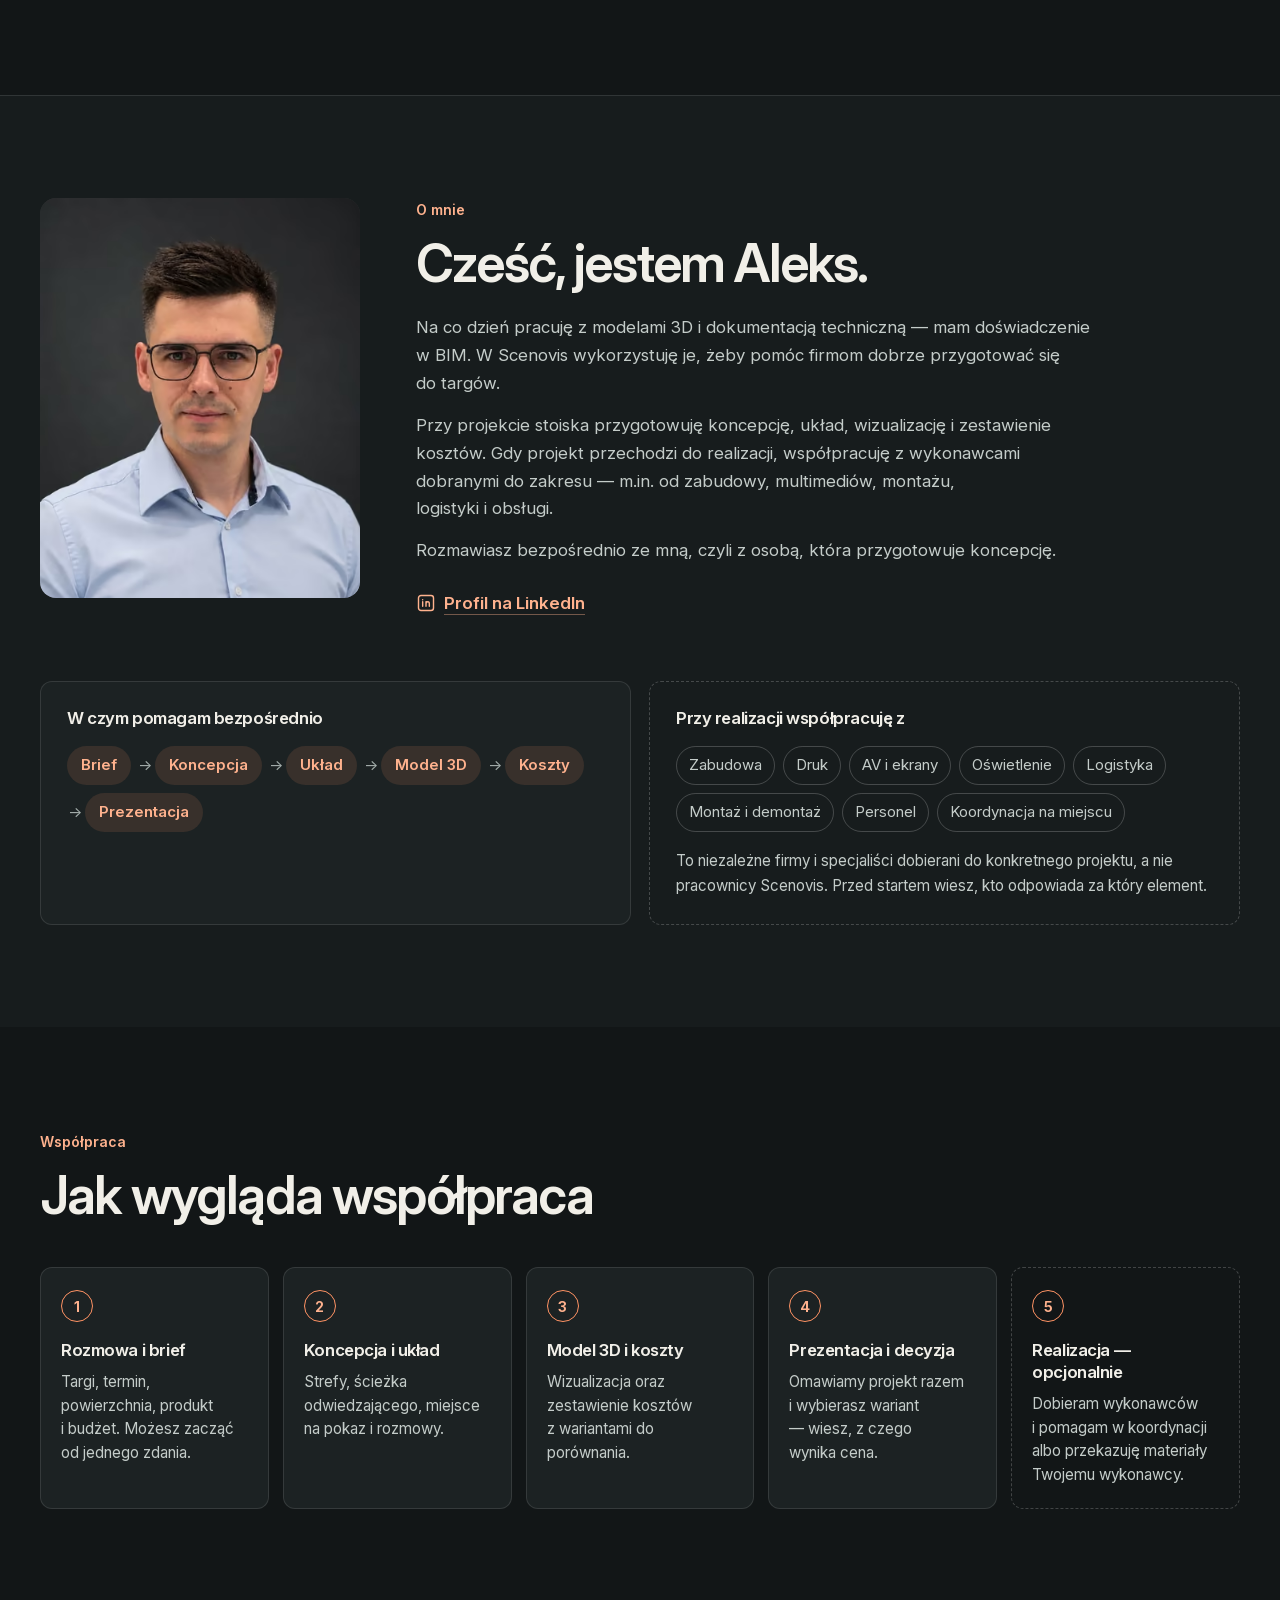
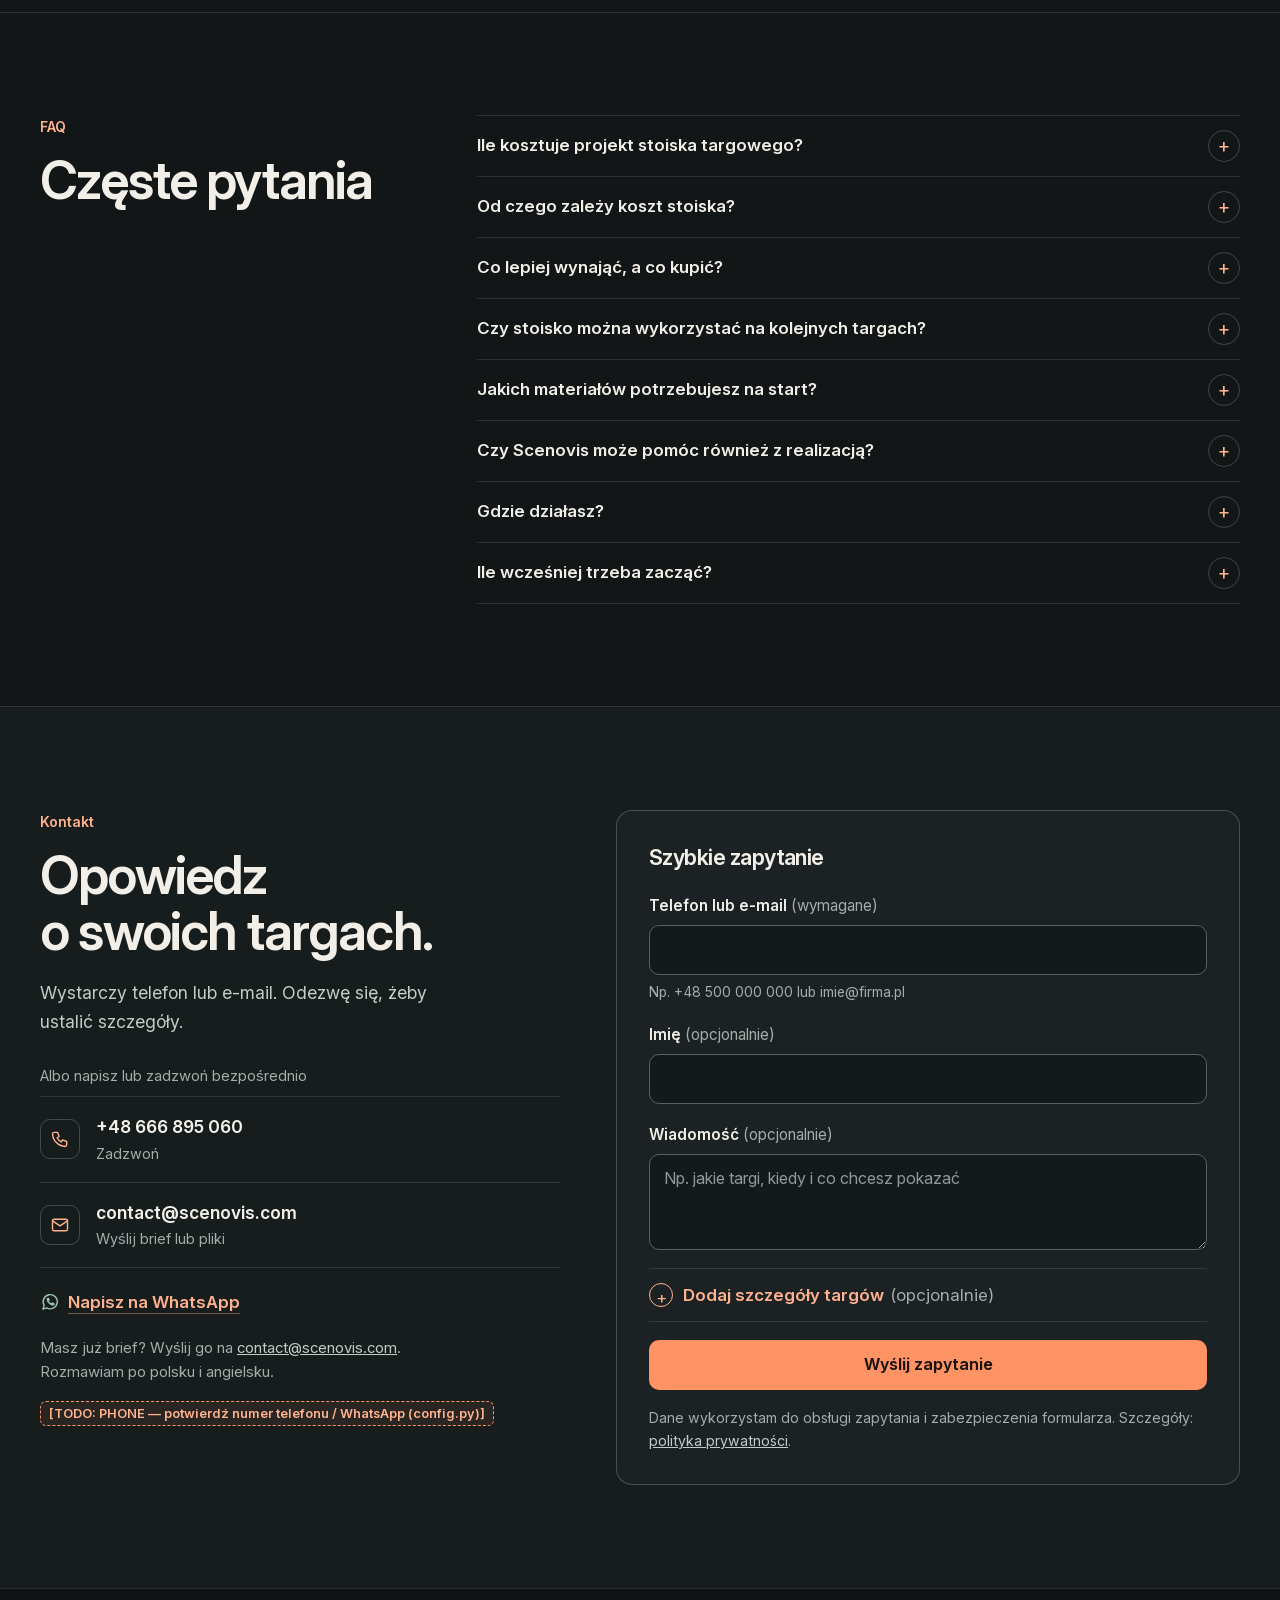
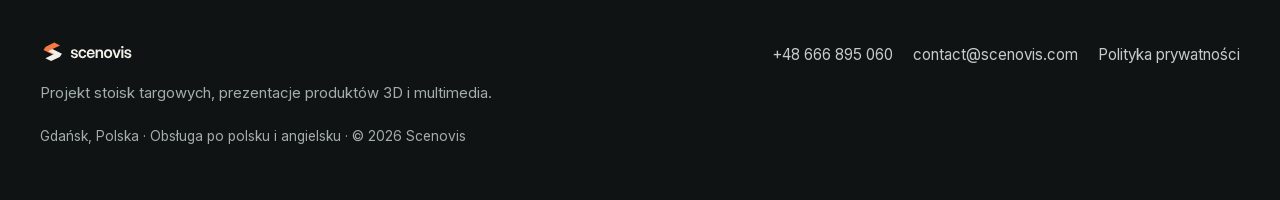
==== commit c1845b80: "Add Resend and Turnstile contact form" ====
--- a/index.html
+++ b/index.html
@@ -1,116 +1,14 @@
-<!DOCTYPE html>
-
+<!doctype html>
 <html lang="pl">
 <head>
-<meta charset="utf-8"/>
-<meta content="width=device-width, initial-scale=1" name="viewport"/>
-<title>Scenovis — prezentacje 3D i organizacja wydarzeń</title>
-<meta content="Interaktywne prezentacje 3D, multimedia, obsługa targów i organizacja całych wydarzeń. Wsparcie na miejscu w Polsce. Współpraca PL / EN." name="description"/>
-<meta content="#111315" name="theme-color"/>
-<meta content="Scenovis — prezentacje produktów, 3D i EXPO" property="og:title"/>
-<meta content="Twój produkt w centrum uwagi. Interaktywne 3D, multimedia i elastyczna obsługa wydarzeń." property="og:description"/>
-<link href="assets/approved-ade0418e3349.svg" rel="icon" type="image/svg+xml"/>
-<link rel="stylesheet" href="site.css">
-<link rel="stylesheet" href="refinements.css?v=20261014-events">
-<script src="site.js?v=20261014-events" defer></script>
+<meta charset="utf-8">
+<meta name="viewport" content="width=device-width, initial-scale=1">
+<title>Scenovis</title>
+<meta name="robots" content="noindex,follow">
+<link rel="canonical" href="https://scenovis.malyshkogrodno.workers.dev/pl/">
+<script src="/assets/js/root.js"></script>
+<meta http-equiv="refresh" content="0; url=/pl/">
+<style>body{background:#121617;color:#f1efe8;font:16px/1.6 system-ui,sans-serif;display:grid;place-items:center;min-height:100vh;margin:0}a{color:#ffb28e}</style>
 </head>
-<body id="top">
-<a class="skip" data-i18n="skip" href="#main">Przejdź do treści</a>
-<header class="site-header">
-<div class="wrap header-inner">
-<a aria-label="Scenovis — strona główna" class="brand" href="#top"><img alt="scenovis" height="54" src="assets/approved-606f74b408c8.svg" width="184"/></a>
-<nav aria-label="Main navigation" class="nav" id="nav">
-<a data-i18n="navServices" href="#services">Oferta</a>
-<a data-i18n="navAbout" href="#about">O nas</a>
-<a data-i18n="navContact" href="#contact">Kontakt</a>
-</nav>
-<div class="header-actions">
-<div aria-label="Language / Język" class="lang-control" role="group">
-<button aria-pressed="true" data-lang="pl" type="button">PL</button>
-<button aria-pressed="false" data-lang="en" type="button">EN</button>
-</div>
-<a aria-label="WhatsApp" class="head-wa" href="https://wa.me/48666895060" id="whatsapp-header" rel="noopener noreferrer" target="_blank"><svg aria-hidden="true" height="17" viewBox="0 0 24 24" width="17"><path d="M20.52 3.47A11.85 11.85 0 0 0 12.02 0C5.44 0 .08 5.35.08 11.94c0 2.1.55 4.17 1.61 5.99L0 24l6.23-1.63a11.88 11.88 0 0 0 5.78 1.47h.01c6.57 0 11.94-5.36 11.94-11.94 0-3.19-1.24-6.19-3.44-8.43Zm-8.5 18.36a9.86 9.86 0 0 1-5.02-1.38l-.36-.21-3.73.98.99-3.64-.24-.38a9.91 9.91 0 0 1-1.52-5.26A9.9 9.9 0 0 1 12.03 2a9.83 9.83 0 0 1 7.03 2.92 9.89 9.89 0 0 1 2.9 7.02c0 5.46-4.46 9.9-9.94 9.9Zm5.43-7.4c-.3-.15-1.76-.87-2.03-.97-.27-.1-.46-.15-.65.15-.19.3-.75.97-.92 1.17-.17.19-.34.22-.64.07-.3-.15-1.25-.46-2.38-1.47-.88-.78-1.47-1.75-1.65-2.05-.17-.3-.02-.46.14-.61.14-.14.3-.34.45-.51.15-.17.2-.3.3-.5.1-.19.05-.37-.02-.52-.07-.15-.65-1.58-.89-2.16-.23-.57-.47-.49-.65-.5h-.55c-.19 0-.5.07-.77.37-.26.3-1.01.99-1.01 2.43 0 1.43 1.04 2.82 1.19 3.02.15.2 2.05 3.13 4.97 4.39.7.3 1.24.48 1.66.61.7.23 1.33.19 1.83.12.56-.08 1.76-.72 2.01-1.42.25-.7.25-1.3.17-1.43-.07-.13-.27-.21-.57-.36Z" fill="currentColor"></path></svg><span>WhatsApp</span></a>
-<button aria-controls="nav" aria-expanded="false" aria-label="Menu" class="menu-toggle" id="menu-toggle" type="button"><span></span><span></span></button>
-</div>
-</div>
-<div aria-hidden="true" class="scroll-progress" id="scroll-progress"><span></span></div>
-</header>
-<main id="main">
-<section aria-labelledby="hero-title" class="hero">
-<div class="wrap hero-layout">
-<div class="hero-copy">
-<div class="eyebrow"><span class="dot"></span><span data-i18n="heroEyebrow">PREZENTACJE PRODUKTÓW • MULTIMEDIA • EXPO</span></div>
-<h1 data-i18n-html="heroTitle" id="hero-title">Pokaż, jak działa <em>Twój produkt.</em></h1>
-<p class="hero-lead" data-i18n="heroText">Interaktywne prezentacje 3D, obsługa targów i organizacja wydarzeń. Wybierz jedną usługę lub powierz nam przygotowanie całości.</p>
-<div class="hero-cta">
-<a class="button button-main" href="#contact"><span data-i18n="ctaTalk">Porozmawiajmy o projekcie</span><span aria-hidden="true">↗</span></a>
-<a class="text-link" href="#services"><span data-i18n="ctaExplore">Zobacz ofertę</span><span aria-hidden="true">↓</span></a>
-</div>
-<div class="hero-bottom"><span class="tiny-rule"></span><span data-i18n="heroFooter">Gdańsk · Projekty w Polsce i za granicą · PL / EN</span></div>
-</div>
-<div class="hero-art" aria-label="Prezentacje Scenovis">
-<div class="hero-slides" id="hero-slides">
-  <div class="hero-slide is-active" data-slide="0"><img alt="Koncepcja multimedialnego stoiska targowego" fetchpriority="high" src="assets/approved-d593d47fd46e.webp"><span class="concept-label" data-i18n="conceptLabel">KONCEPCJA AI · NIE REALIZACJA KLIENTA</span></div>
-  <div class="hero-slide" data-slide="1"><img alt="Model techniczny rozłożonego silnika" loading="lazy" src="assets/approved-3597bdbe1510.webp"><span class="concept-label" data-i18n="conceptLabel">KONCEPCJA AI · NIE REALIZACJA KLIENTA</span></div>
-  <div class="hero-slide hero-slide-video" data-slide="2"><div class="video-placeholder"><div class="video-symbol">▶</div><b data-i18n="videoSoonTitle">Tu pojawi się Twój film 3D</b><span data-i18n="videoSoonText">Miejsce na wideo z prezentacją produktu lub model interaktywny.</span></div></div>
-</div>
-<div class="art-bottom"><div><b id="hero-media-title">Prezentacja produktu na targach</b><span id="hero-media-desc">Technologia, która przyciąga uwagę i wyjaśnia produkt.</span></div></div>
-<div class="hero-controls" aria-label="Wybierz prezentację"><button class="hero-dot active" type="button" data-target-slide="0" aria-label="Stoisko targowe" aria-pressed="true">01</button><button class="hero-dot" type="button" data-target-slide="1" aria-label="Produkt 3D" aria-pressed="false">02</button><button class="hero-dot" type="button" data-target-slide="2" aria-label="Wideo 3D" aria-pressed="false">03</button><button class="hero-next" type="button" aria-label="Następny slajd">→</button></div>
-</div>
-</section>
-<div aria-label="Main services" class="service-rail"><div class="wrap rail-inner">
-<span data-i18n="rail1">INTERAKTYWNE 3D</span><i></i><span data-i18n="rail2">EKRANY I MULTIMEDIA</span><i></i><span data-i18n="rail3">HOSTESSY I PERSONEL</span><i></i><span data-i18n="rail4">ORGANIZACJA WYDARZEŃ</span>
-</div></div>
-<section class="section" id="services">
-<div class="wrap">
-<div class="section-heading"><div><span class="section-index">01 / <span data-i18n="servicesIndex">OFERTA</span></span><h2 data-i18n-html="servicesTitle">Od pojedynczej usługi <br/>do całego wydarzenia.</h2></div><p data-i18n="servicesLead">Od modelu 3D i obsługi stoiska po organizację całego wydarzenia. Ustalamy zakres dopasowany do Twojego celu, terminu i budżetu.</p></div>
-<div class="services-grid">
-<article class="service-card"><div class="service-num">01 <span>3D / PRODUCT</span></div><svg aria-hidden="true" class="service-icon" viewBox="0 0 58 58"><path d="M29 4 51 16v26L29 55 7 42V16L29 4Zm0 0v26m0 25V30M7 16l22 14 22-14"></path></svg><h3 data-i18n="service1Title">Prezentacje produktów 3D</h3><p data-i18n="service1Desc">Modele techniczne, przekroje, animacje i interaktywne prezentacje pokazujące, jak działa produkt.</p><button class="service-link" data-service="3d" type="button"><span data-i18n="serviceAction">Zapytaj o usługę</span> ↗</button></article>
-<article class="service-card"><div class="service-num">02 <span>AV / MULTIMEDIA</span></div><svg aria-hidden="true" class="service-icon" viewBox="0 0 58 58"><rect height="31" rx="3" width="46" x="6" y="9"></rect><path d="M29 40v11m-15 0h30M17 21h24M17 28h13"></path></svg><h3 data-i18n="service2Title">Ekrany i multimedia</h3><p data-i18n="service2Desc">Ekrany dotykowe, konfiguracja stanowisk i przygotowanie treści do działania na miejscu.</p><button class="service-link" data-service="av" type="button"><span data-i18n="serviceAction">Zapytaj o usługę</span> ↗</button></article>
-<article class="service-card"><div class="service-num">03 <span>EVENT / PEOPLE</span></div><svg aria-hidden="true" class="service-icon" viewBox="0 0 58 58"><circle cx="21" cy="18" r="8"></circle><path d="M5 50V42c0-8 7-14 16-14s16 6 16 14v8M40 10a8 8 0 0 1 0 16M42 30c7 1 11 5 11 13v7"></path></svg><h3 data-i18n="service3Title">Hostessy i obsługa prezentacji</h3><p data-i18n="service3Desc">Personel do powitania gości, wsparcia stanowiska i prowadzenia pokazów na wydarzeniu.</p><button class="service-link" data-service="people" type="button"><span data-i18n="serviceAction">Zapytaj o usługę</span> ↗</button></article>
-<article class="service-card"><div class="service-num">04 <span>EVENT / DELIVERY</span></div><svg aria-hidden="true" class="service-icon" viewBox="0 0 58 58"><path d="M6 51V17l23-12 23 12v34M6 17l23 11 23-11M29 28v23M14 51V32l8 4v15m14 0V36l8-4v19"></path></svg><h3 data-i18n="service4Title">Organizacja wydarzeń</h3><p data-i18n="service4Desc">Miejsce, harmonogram, dostawcy, technika i obsługa na miejscu. Organizujemy całe wydarzenie lub wybraną część, zgodnie z ustalonym zakresem.</p><button class="service-link" data-service="event" type="button"><span data-i18n="serviceAction">Zapytaj o usługę</span> ↗</button></article>
-</div>
-<aside class="event-poland"><div><h3 data-i18n="eventPolandTitle">Planujesz wydarzenie w Polsce?</h3><p data-i18n="eventPolandText">Pomożemy zorganizować je na miejscu — również gdy Twój zespół działa za granicą. Uzgodnimy zakres, skoordynujemy dostawców i przygotujemy obsługę. Rozmawiamy po polsku i angielsku.</p></div><button class="button button-outline" type="button" data-service="event"><span data-i18n="eventPolandAction">Porozmawiajmy o wydarzeniu</span><span aria-hidden="true">↗</span></button></aside><div class="service-foot"><span class="orange-line"></span><p data-i18n="servicesFoot">Masz już stoisko, ekran lub model? Zamów tylko potrzebną usługę albo połącz kilka — dopasujemy się do Ciebie.</p><a data-i18n="servicesFootAction" href="#contact">Ustalmy zakres ↗</a></div>
-</div>
-</section>
-<section class="section section-alt about-section" id="about"><div class="wrap"><div class="section-heading"><div><span class="section-index">02 / <span data-i18n="aboutIndex">O NAS</span></span><h2 data-i18n-html="aboutTitle">Dwie osoby.<br/><em>Jedno podejście.</em></h2></div><p data-i18n="aboutLead">Technologia i organizacja w jednym miejscu. Wiesz, z kim rozmawiasz i kto prowadzi Twój projekt.</p></div><div class="team-grid"><article class="team-member"><div class="team-photo"><img alt="Aleks" decoding="async" height="1067" loading="lazy" src="assets/approved-497252eda6dc.webp" width="800"/></div><div class="team-info"><span data-i18n="aleksRole">INTERAKTYWNE 3D I TECHNOLOGIA</span><h3>Aleks</h3><p data-i18n="aleksDesc">Pomagam pokazać, jak działa Twój produkt — za pomocą modeli 3D, wizualizacji i interaktywnych prezentacji. Korzystam przy tym z doświadczenia w BIM i pracy z dokumentacją techniczną.</p><a class="team-linkedin" href="https://www.linkedin.com/in/aleks-malyshka/" target="_blank" rel="noopener noreferrer" aria-label="LinkedIn — Aleks"><svg aria-hidden="true" viewBox="0 0 24 24" fill="currentColor"><path d="M20.45 2H3.55C2.69 2 2 2.68 2 3.52v16.96c0 .84.69 1.52 1.55 1.52h16.9c.86 0 1.55-.68 1.55-1.52V3.52c0-.84-.69-1.52-1.55-1.52ZM7.93 18.75H4.98V9.2h2.95v9.55ZM6.45 7.9a1.71 1.71 0 1 1 0-3.42 1.71 1.71 0 0 1 0 3.42Zm12.3 10.85H15.8V14.1c0-1.11-.02-2.54-1.55-2.54-1.55 0-1.79 1.21-1.79 2.46v4.73H9.51V9.2h2.83v1.3h.04c.39-.74 1.36-1.52 2.79-1.52 2.98 0 3.58 1.96 3.58 4.51v5.26Z"/></svg><span>LinkedIn</span><span aria-hidden="true">↗</span></a></div></article><article class="team-member"><div class="team-photo team-photo-liza"><img alt="Liza" width="1122" height="1402" loading="lazy" decoding="async" src="assets/liza-scenovis-refined.webp"/></div><div class="team-info"><span data-i18n="lizaRole">ORGANIZACJA WYDARZEŃ</span><h3>Liza</h3><p data-i18n="lizaDesc">Pomagam zorganizować całe wydarzenie lub wybraną część. Koordynuję przygotowania, dostawców i obsługę na miejscu — od pierwszych ustaleń do zakończenia wydarzenia.</p><a class="team-linkedin" href="https://www.linkedin.com/in/liza-m-9b4834368/" target="_blank" rel="noopener noreferrer" aria-label="LinkedIn — Liza"><svg aria-hidden="true" viewBox="0 0 24 24" fill="currentColor"><path d="M20.45 2H3.55C2.69 2 2 2.68 2 3.52v16.96c0 .84.69 1.52 1.55 1.52h16.9c.86 0 1.55-.68 1.55-1.52V3.52c0-.84-.69-1.52-1.55-1.52ZM7.93 18.75H4.98V9.2h2.95v9.55ZM6.45 7.9a1.71 1.71 0 1 1 0-3.42 1.71 1.71 0 0 1 0 3.42Zm12.3 10.85H15.8V14.1c0-1.11-.02-2.54-1.55-2.54-1.55 0-1.79 1.21-1.79 2.46v4.73H9.51V9.2h2.83v1.3h.04c.39-.74 1.36-1.52 2.79-1.52 2.98 0 3.58 1.96 3.58 4.51v5.26Z"/></svg><span>LinkedIn</span><span aria-hidden="true">↗</span></a></div></article></div><div class="about-process"><div class="process-top"><span class="section-index" data-i18n="stepsIndex">JAK PRACUJEMY</span><h3 data-i18n-html="stepsTitle">Prosty proces. <em>Jasne ustalenia.</em></h3></div><div class="steps-grid"><div class="step"><span>01 / DISCOVER</span><h3 data-i18n="step1Title">Krótka rozmowa</h3><p data-i18n="step1Desc">Poznajemy produkt lub wydarzenie, termin i cel. Możesz zacząć od jednego zdania.</p></div><div class="step"><span>02 / PLAN</span><h3 data-i18n="step2Title">Zakres i wycena</h3><p data-i18n="step2Desc">Dobieramy usługi, wykonawców i harmonogram. Przed rozpoczęciem wiesz, za co płacisz.</p></div><div class="step"><span>03 / DELIVER</span><h3 data-i18n="step3Title">Realizacja i wsparcie</h3><p data-i18n="step3Desc">Przygotowujemy materiały lub personel i koordynujemy uzgodniony zakres.</p></div></div><div class="about-note"><span data-i18n="teamNote">W zależności od zakresu projektu współpracujemy z dobranymi specjalistami od techniki, zabudowy i obsługi wydarzeń.</span></div></div></section>
-<section class="section contact-section" id="contact"><div class="wrap"><div class="contact-grid"><div class="contact-left"><div class="contact-header"><span class="section-index">03 / <span data-i18n="contactIndex">KONTAKT</span></span><h2 data-i18n-html="contactTitle">Masz pomysł?<br/><em>Porozmawiajmy.</em></h2><p data-i18n="contactLead">Napisz dwa zdania albo zostaw numer telefonu lub e-mail. Wspólnie ustalimy, jaki zakres ma sens.</p></div><div class="direct-methods"><div class="direct-label" data-i18n="contactDirect">WYBIERZ NAJWYGODNIEJSZY SPOSÓB</div><a class="contact-method" href="https://wa.me/48666895060" id="wa-contact" rel="noopener noreferrer" target="_blank"><span class="method-icon">↗</span><span><strong>WhatsApp</strong><small data-i18n="waSub">Szybka wiadomość do Scenovis</small></span><span class="method-arrow">↗</span></a><a class="contact-method" href="tel:+48666895060"><span class="method-icon">☎</span><span><strong>+48 666 895 060</strong><small data-i18n="phoneSub">Zadzwoń i opowiedz o projekcie</small></span><span class="method-arrow">↗</span></a><a class="contact-method" href="mailto:malyshkogrodno@gmail.com"><span class="method-icon">✉</span><span><strong>malyshkogrodno@gmail.com</strong><small data-i18n="emailSub">Wyślij opis lub materiały</small></span><span class="method-arrow">↗</span></a><div class="contact-extra"><span class="status-dot"></span><span data-i18n="contactExtra">Współpraca po polsku i angielsku.</span></div></div></div>
-<div class="form-panel"><div class="form-heading"><div><span class="form-eyebrow" data-i18n="formEyebrow">SZYBKIE ZAPYTANIE</span><h3 data-i18n="formTitle">Zostaw kontakt.</h3></div></div>
-<p class="form-sub" data-i18n="formIntro">Wpisz telefon lub e-mail. Odeślemy odpowiedź albo oddzwonimy.</p>
-<form id="inquiry" name="scenovis-contact" method="POST" data-netlify="true" data-netlify-honeypot="bot-field" novalidate>
-<input type="hidden" name="form-name" value="scenovis-contact" />
-<input type="hidden" name="email" id="netlify-reply" value="" />
-<input type="hidden" name="topic" id="service-topic" value="" />
-<p class="bot-trap" aria-hidden="true"><label>Leave this field empty <input name="bot-field" tabindex="-1" autocomplete="off" /></label></p>
-<div class="field"><label data-i18n-html="contactLabel" for="contact-value">Telefon lub e-mail <span class="required">*</span></label>
-<input id="contact-value" name="contact" type="text" inputmode="text" autocomplete="off" maxlength="140" placeholder="np. +48 500 000 000 lub kontakt@firma.pl" data-placeholder="contactPlaceholder" aria-describedby="form-error" required /></div>
-<div class="field"><label data-i18n-html="messageLabel" for="message">Wiadomość <span class="optional">(opcjonalnie)</span></label>
-<textarea id="message" name="message" maxlength="1500" rows="2" placeholder="W kilku słowach napisz, o co chodzi..." data-placeholder="messagePlaceholder"></textarea></div>
-<p id="form-error" class="form-error" role="alert" aria-live="polite"></p>
-<div class="form-actions"><button class="button button-main" id="send-inquiry" type="submit"><span data-i18n="sendInquiry">Wyślij zapytanie</span><span aria-hidden="true">↗</span></button></div>
-<p class="form-disclaimer" data-i18n-html="formDisclaimer">Dane wykorzystamy tylko do odpowiedzi na zapytanie. <a class="privacy-open" href="privacy.html">Polityka prywatności</a>.</p>
-</form>
-</div></div></div></section>
-</main>
-<footer class="footer"><div class="wrap footer-inner"><div class="footer-brand"><img alt="Scenovis" height="42" src="assets/approved-606f74b408c8.svg" width="145"/><span data-i18n="footerText">Interaktywne 3D · Targi · Organizacja wydarzeń</span></div><div class="footer-links"><span>Gdańsk, Poland</span><span>PL / EN</span><a class="privacy-open" href="privacy.html" data-i18n="privacyLink">Polityka prywatności</a><a href="tel:+48666895060">+48 666 895 060</a><a href="mailto:malyshkogrodno@gmail.com">E-mail ↗</a></div><div class="copy">© <span id="year">2026</span> Scenovis</div></div></footer>
-
-<dialog id="privacy-modal" class="privacy-modal" aria-labelledby="policy-title">
-<div class="policy-top"><div><span class="form-eyebrow">SCENOVIS</span><h2 id="policy-title" data-i18n="privacyTitle">Polityka prywatności</h2></div><button type="button" id="privacy-close" class="privacy-close" aria-label="Close">×</button></div>
-<div class="privacy-body">
-<div data-privacy-lang="pl"><section class="policy-part"><h3>1. Administrator danych</h3><p><strong>[DO UZUPEŁNIENIA PRZED PUBLIKACJĄ: pełna nazwa / imię i nazwisko administratora oraz adres działalności lub adres do korespondencji]</strong>. Kontakt w sprawach danych osobowych: <a href="mailto:malyshkogrodno@gmail.com">malyshkogrodno@gmail.com</a>.</p></section>
-<section class="policy-part"><h3>2. Jakie dane i w jakim celu</h3><p>Gdy wysyłasz zapytanie, przetwarzamy wpisany numer telefonu lub adres e-mail, opcjonalną wiadomość oraz temat wybranej usługi. Wykorzystujemy je wyłącznie do udzielenia odpowiedzi i prowadzenia rozmów o współpracy. Podstawą jest nasz prawnie uzasadniony interes (art. 6 ust. 1 lit. f RODO) lub, jeśli prosisz o ofertę, podjęcie działań przed zawarciem umowy (art. 6 ust. 1 lit. b RODO).</p></section>
-<section class="policy-part"><h3>3. Komu przekazujemy dane</h3><p>Dane z formularza mogą być przetwarzane przez dostawcę strony i formularzy Netlify oraz niezbędnych dostawców obsługi poczty i infrastruktury. Przy wyborze usług spoza EOG stosowane będą odpowiednie mechanizmy ochrony danych. Przed publikacją należy potwierdzić warunki faktycznie wykorzystywanych dostawców.</p></section>
-<section class="policy-part"><h3>4. Jak długo je przechowujemy</h3><p>Przez okres potrzebny do odpowiedzi i ewentualnych ustaleń dotyczących współpracy, a następnie tak długo, jak wymaga tego uzasadniona ochrona przed roszczeniami lub obowiązujące przepisy. Nie wykorzystujemy formularza do automatycznej wysyłki marketingu.</p></section>
-<section class="policy-part"><h3>5. Twoje prawa</h3><p>Masz prawo dostępu do danych, ich sprostowania, usunięcia lub ograniczenia przetwarzania oraz, w odpowiednich sytuacjach, wniesienia sprzeciwu, przeniesienia danych i złożenia skargi do Prezesa UODO. Podanie kontaktu jest dobrowolne, ale konieczne, abyśmy mogli odpowiedzieć.</p></section>
-<section class="policy-part"><h3>6. Cookies i ustawienia strony</h3><p>W tej wersji strony nie dodaliśmy reklamowych ani analitycznych plików cookies. Strona zapisuje jedynie wybrany język w pamięci przeglądarki (localStorage), aby zapamiętać preferencję. Hosting może prowadzić techniczne logi serwera. Po dodaniu analityki lub osadzonych treści innych firm trzeba zaktualizować tę informację i w razie potrzeby wdrożyć zgodę.</p></section></div>
-<div data-privacy-lang="en" hidden><section class="policy-part"><h3>1. Data controller</h3><p><strong>[COMPLETE BEFORE PUBLISHING: full legal name of the controller and business or correspondence address]</strong>. For data protection requests, contact: <a href="mailto:malyshkogrodno@gmail.com">malyshkogrodno@gmail.com</a>.</p></section>
-<section class="policy-part"><h3>2. Data and purposes</h3><p>If you send an enquiry, we process the phone number or email address you enter, your optional message, and the selected service topic. We use this information to answer your enquiry and discuss possible cooperation. Our legal basis is legitimate interests (GDPR Article 6(1)(f)) or steps requested before entering into a contract (Article 6(1)(b)).</p></section>
-<section class="policy-part"><h3>3. Service providers</h3><p>Our website and form provider Netlify, and necessary email and hosting providers, may process enquiry data. Appropriate safeguards will be applied where providers operate outside the EEA. Please verify the terms of the actual service providers before publishing.</p></section>
-<section class="policy-part"><h3>4. Retention</h3><p>We keep your data for the time needed to respond and discuss potential cooperation, followed by any period necessary for legitimate legal claims or legal obligations. The form is not used for automatic marketing messages.</p></section>
-<section class="policy-part"><h3>5. Your rights</h3><p>You may request access to, correction or deletion of, or limits on processing of your data. Where applicable, you may object, request portability, and complain to the Polish supervisory authority (UODO). Providing a contact method is optional but needed for a reply.</p></section>
-<section class="policy-part"><h3>6. Cookies and local preferences</h3><p>This version of the website does not include advertising or analytics cookies. It only stores your language choice in browser localStorage as a preference. Hosting may collect technical server logs. If analytics or external embeds are added later, this notice and any applicable consent mechanism should be updated.</p></section></div>
-</div>
-<p class="policy-note" data-i18n="privacyNote">Projekt do uzupełnienia i sprawdzenia przed publikacją.</p>
-</dialog>
-</body>
+<body><p><a href="/pl/" lang="pl">Scenovis — polski</a> · <a href="/en/" lang="en">Scenovis — English</a></p></body>
 </html>
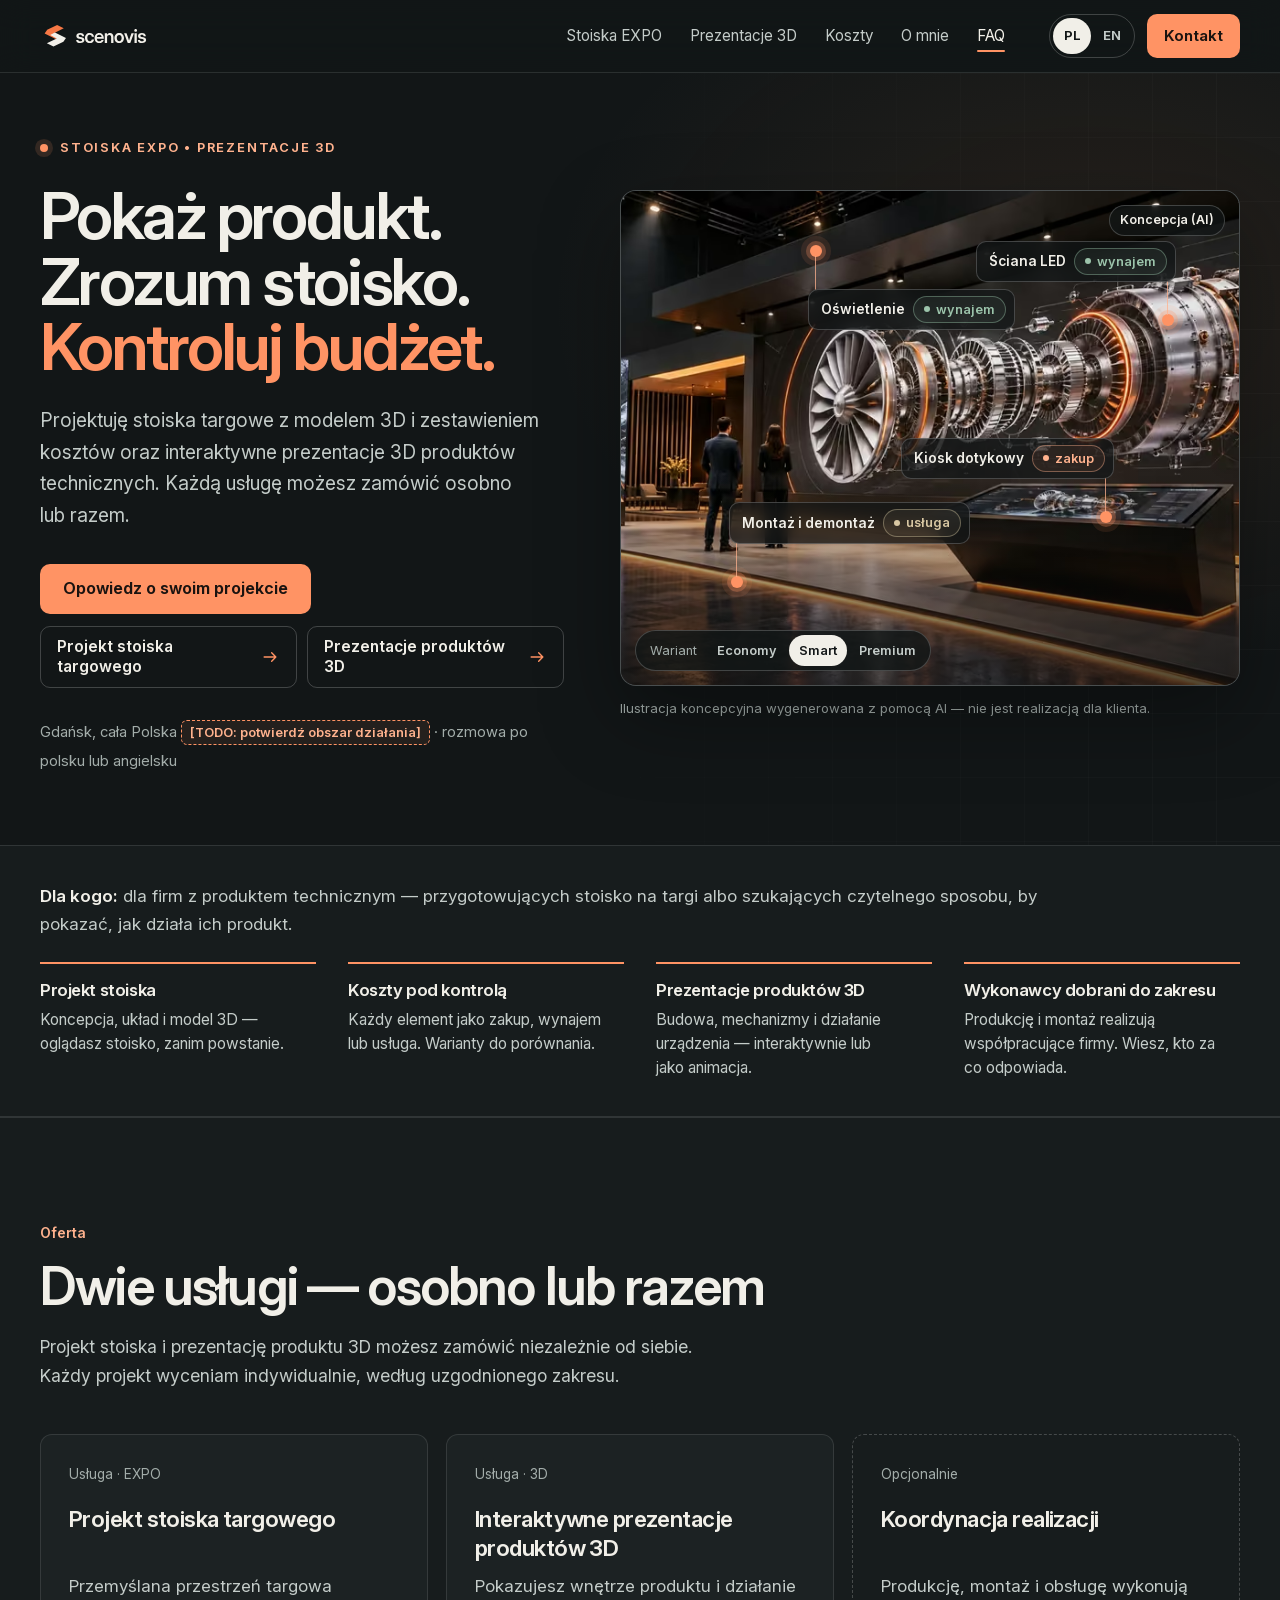
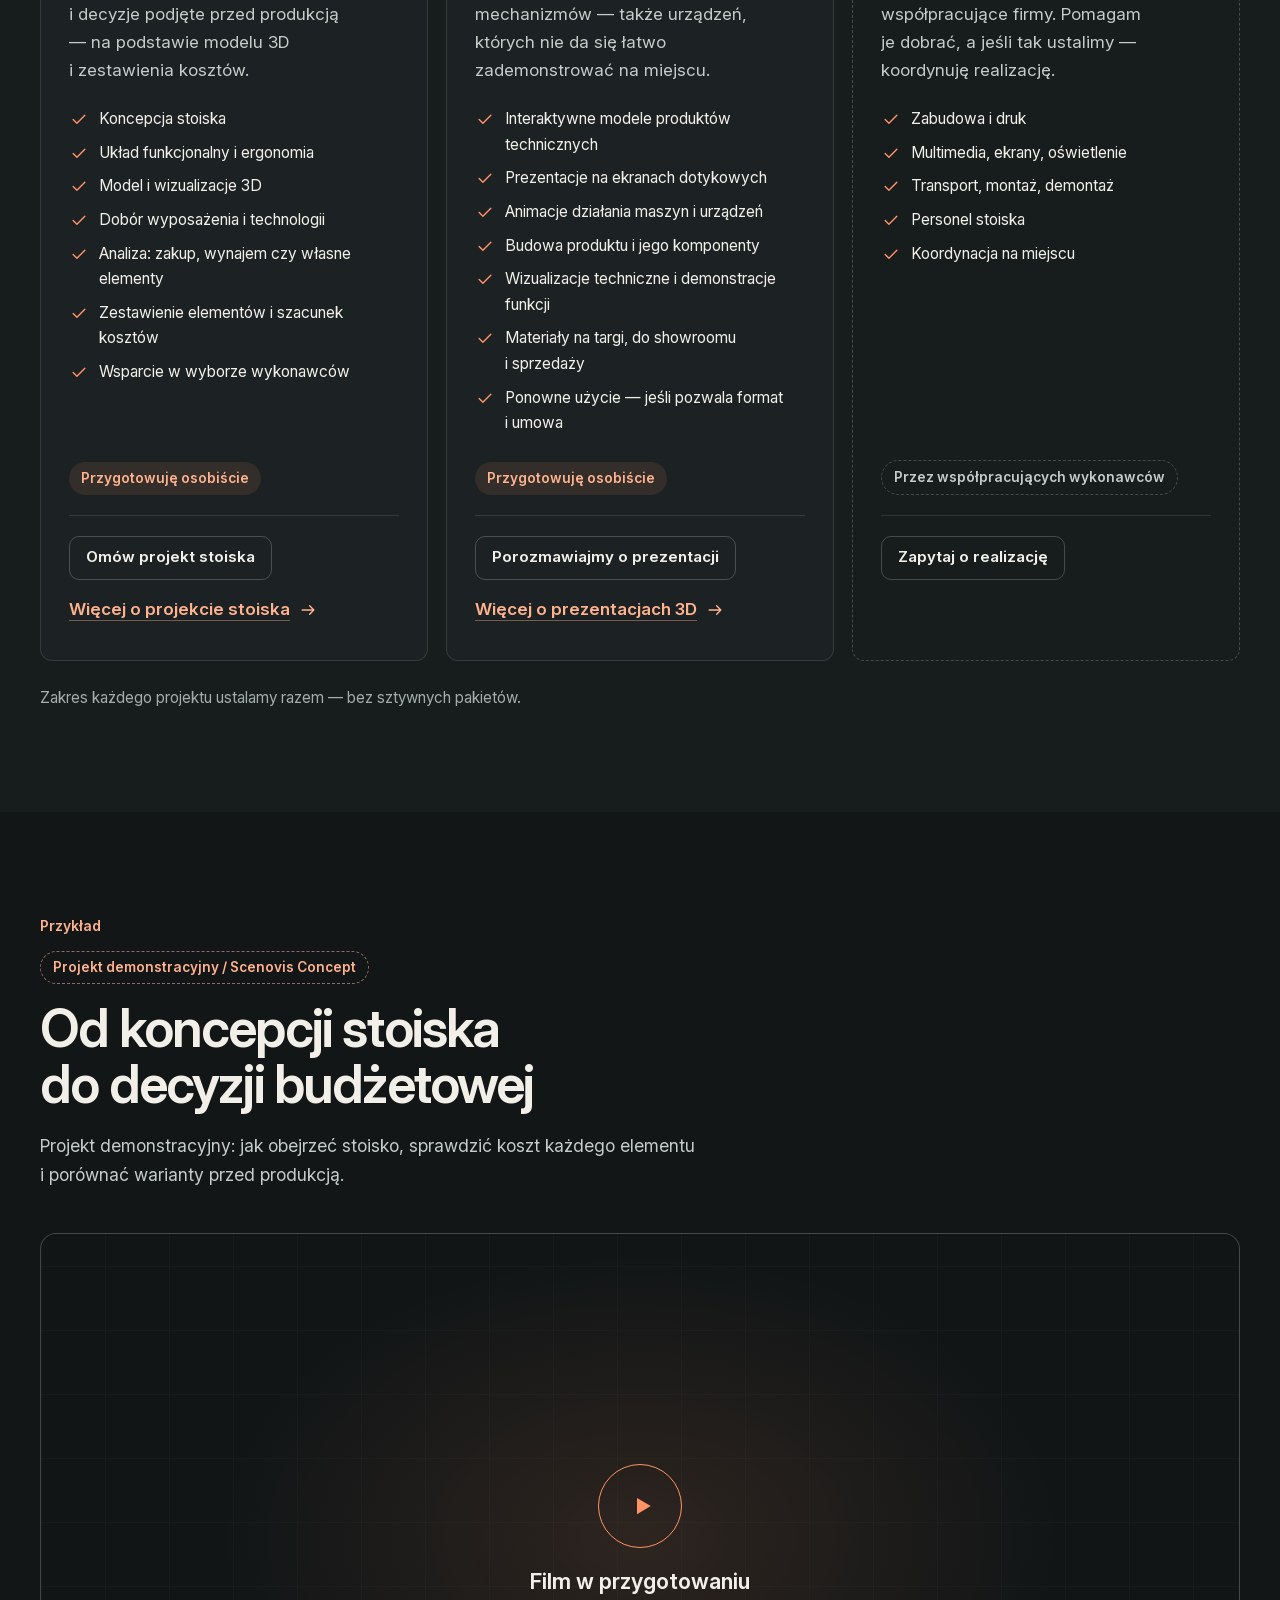
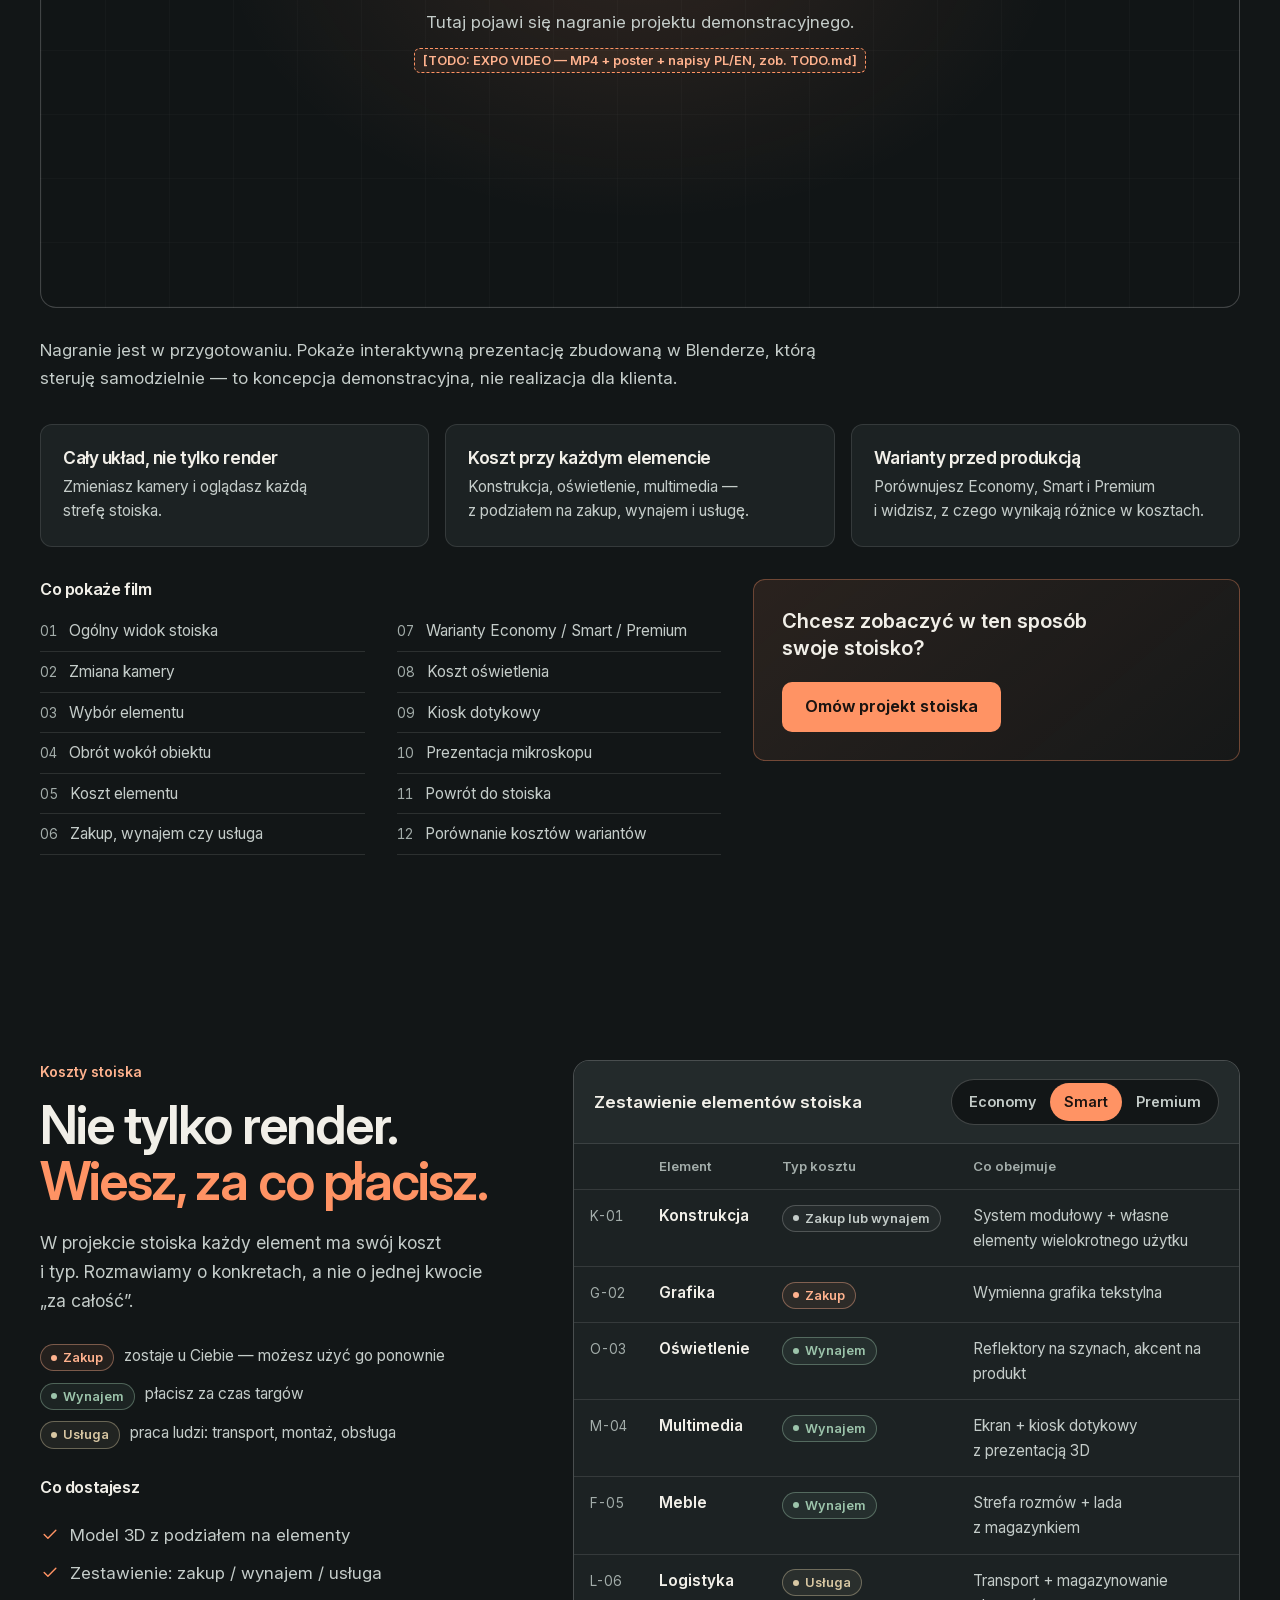
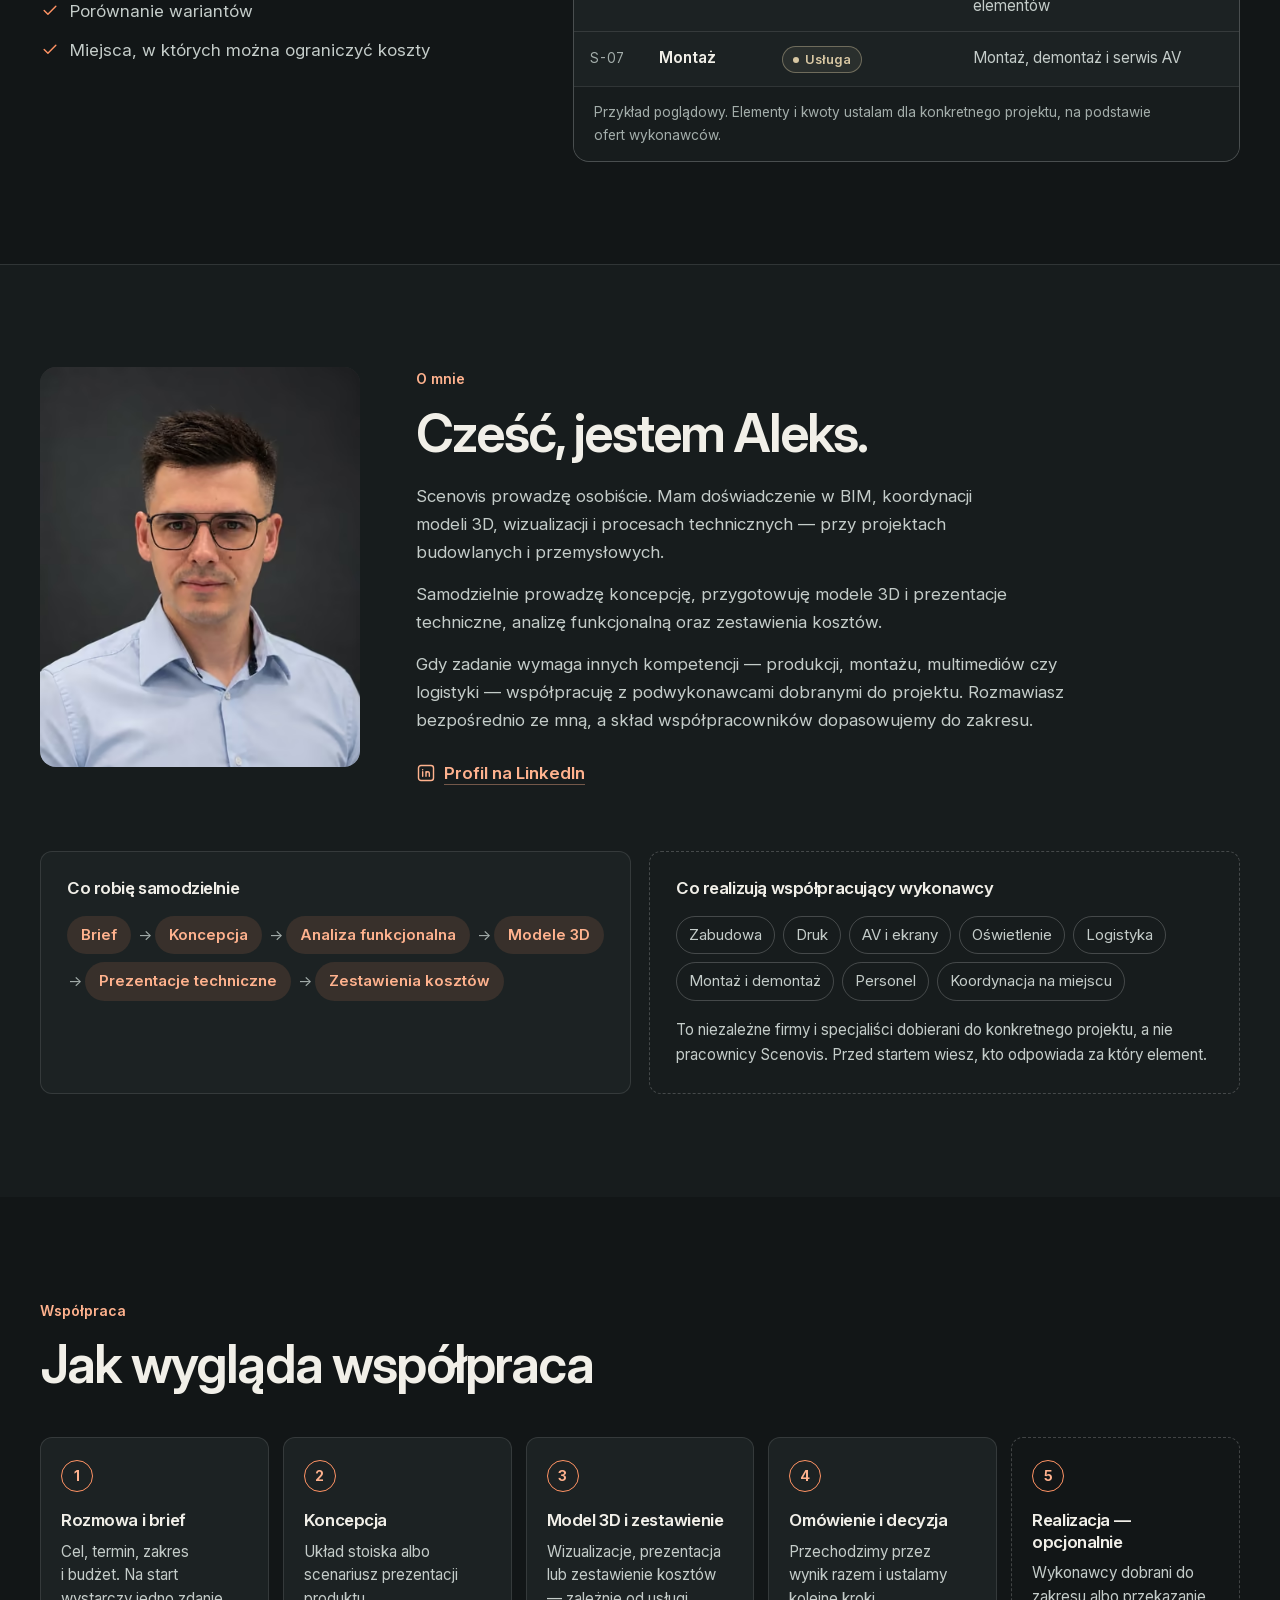
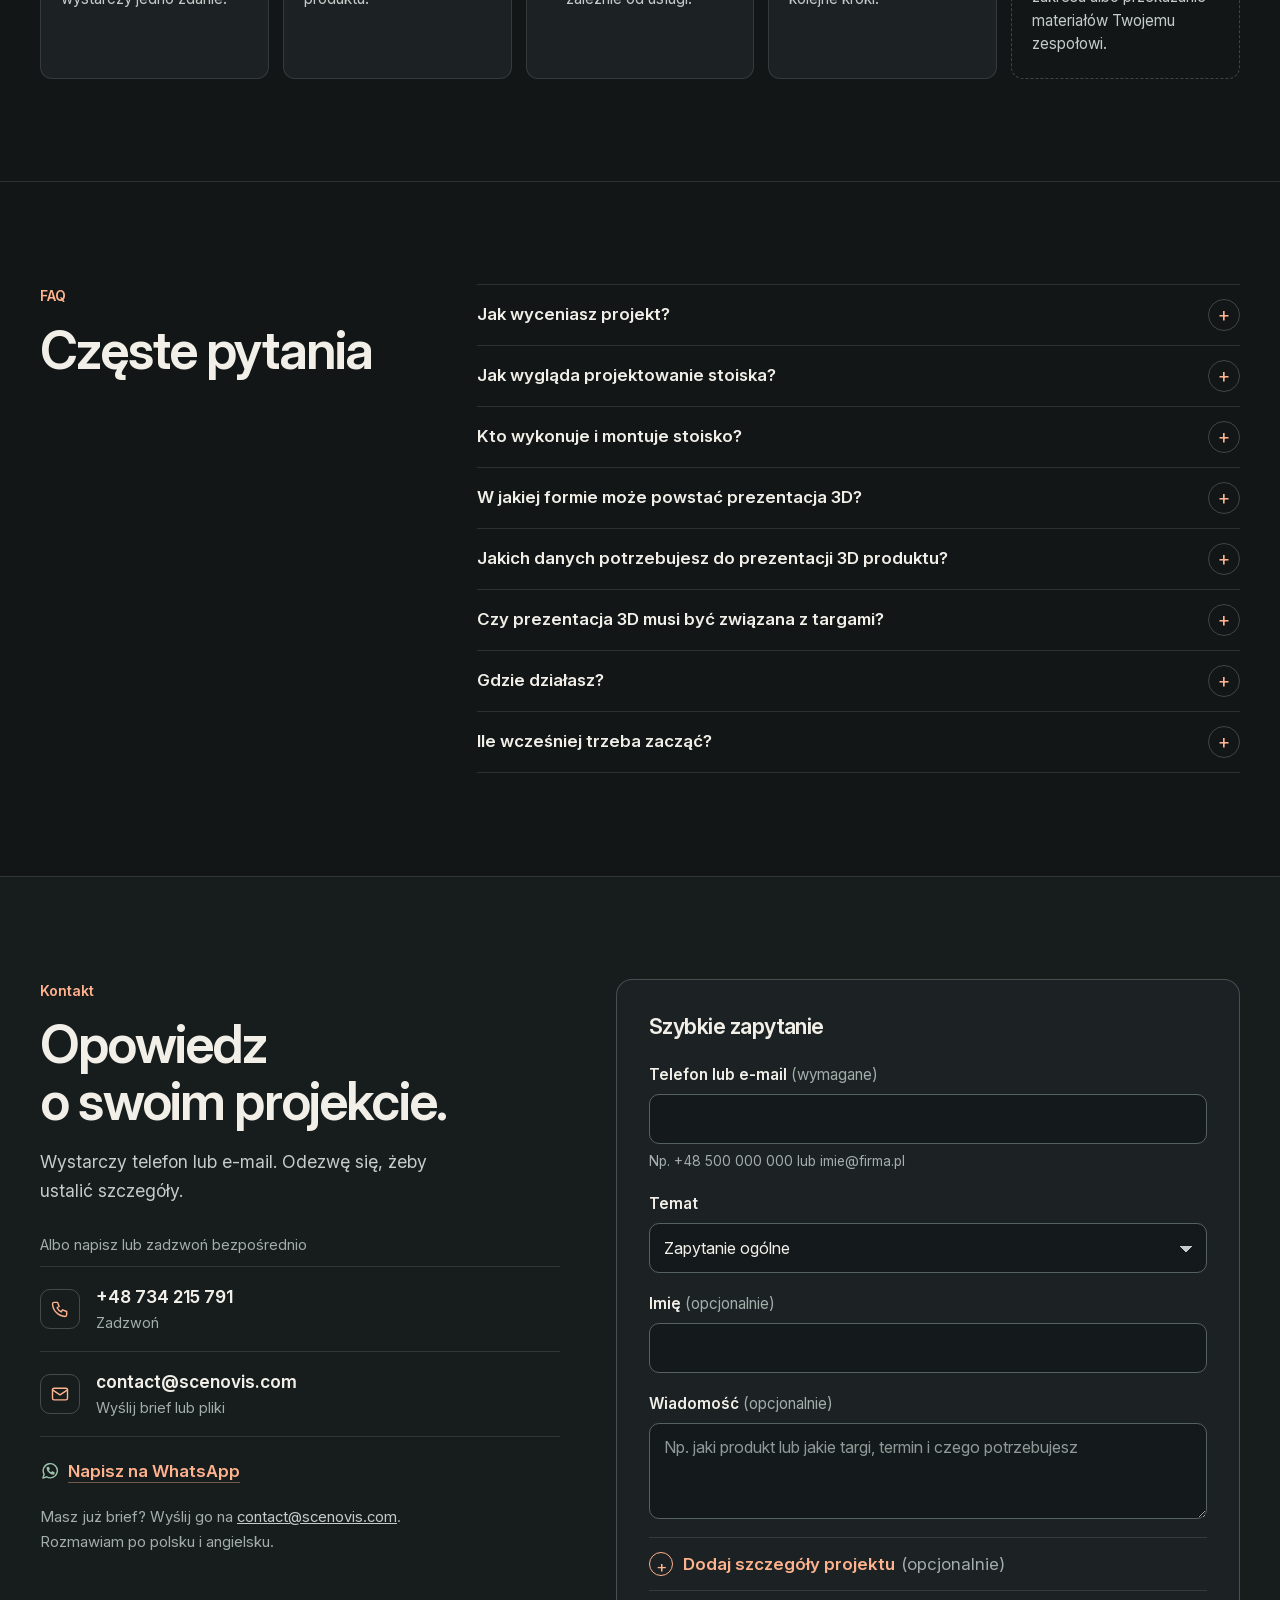
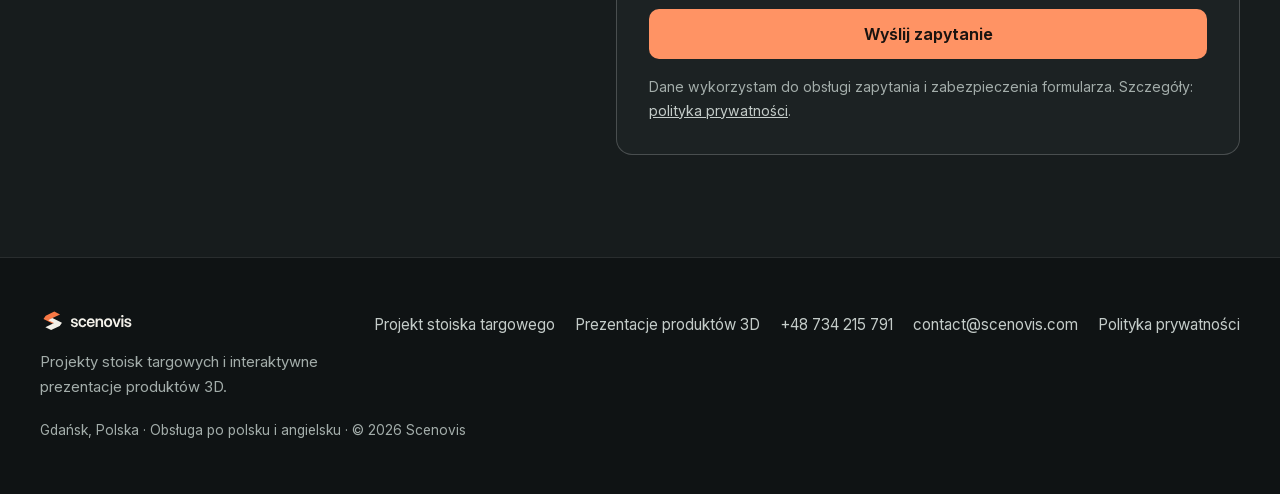
==== commit d39fec6b: "Domena scenovis.com: SITE_URL, przekierowanie www → scenovis.com - canonical, hreflang, sitemap, Ope" ====
--- a/index.html
+++ b/index.html
@@ -5,7 +5,7 @@
 <meta name="viewport" content="width=device-width, initial-scale=1">
 <title>Scenovis</title>
 <meta name="robots" content="noindex,follow">
-<link rel="canonical" href="https://scenovis.malyshkogrodno.workers.dev/pl/">
+<link rel="canonical" href="https://scenovis.com/pl/">
 <script src="/assets/js/root.js"></script>
 <meta http-equiv="refresh" content="0; url=/pl/">
 <style>body{background:#121617;color:#f1efe8;font:16px/1.6 system-ui,sans-serif;display:grid;place-items:center;min-height:100vh;margin:0}a{color:#ffb28e}</style>
